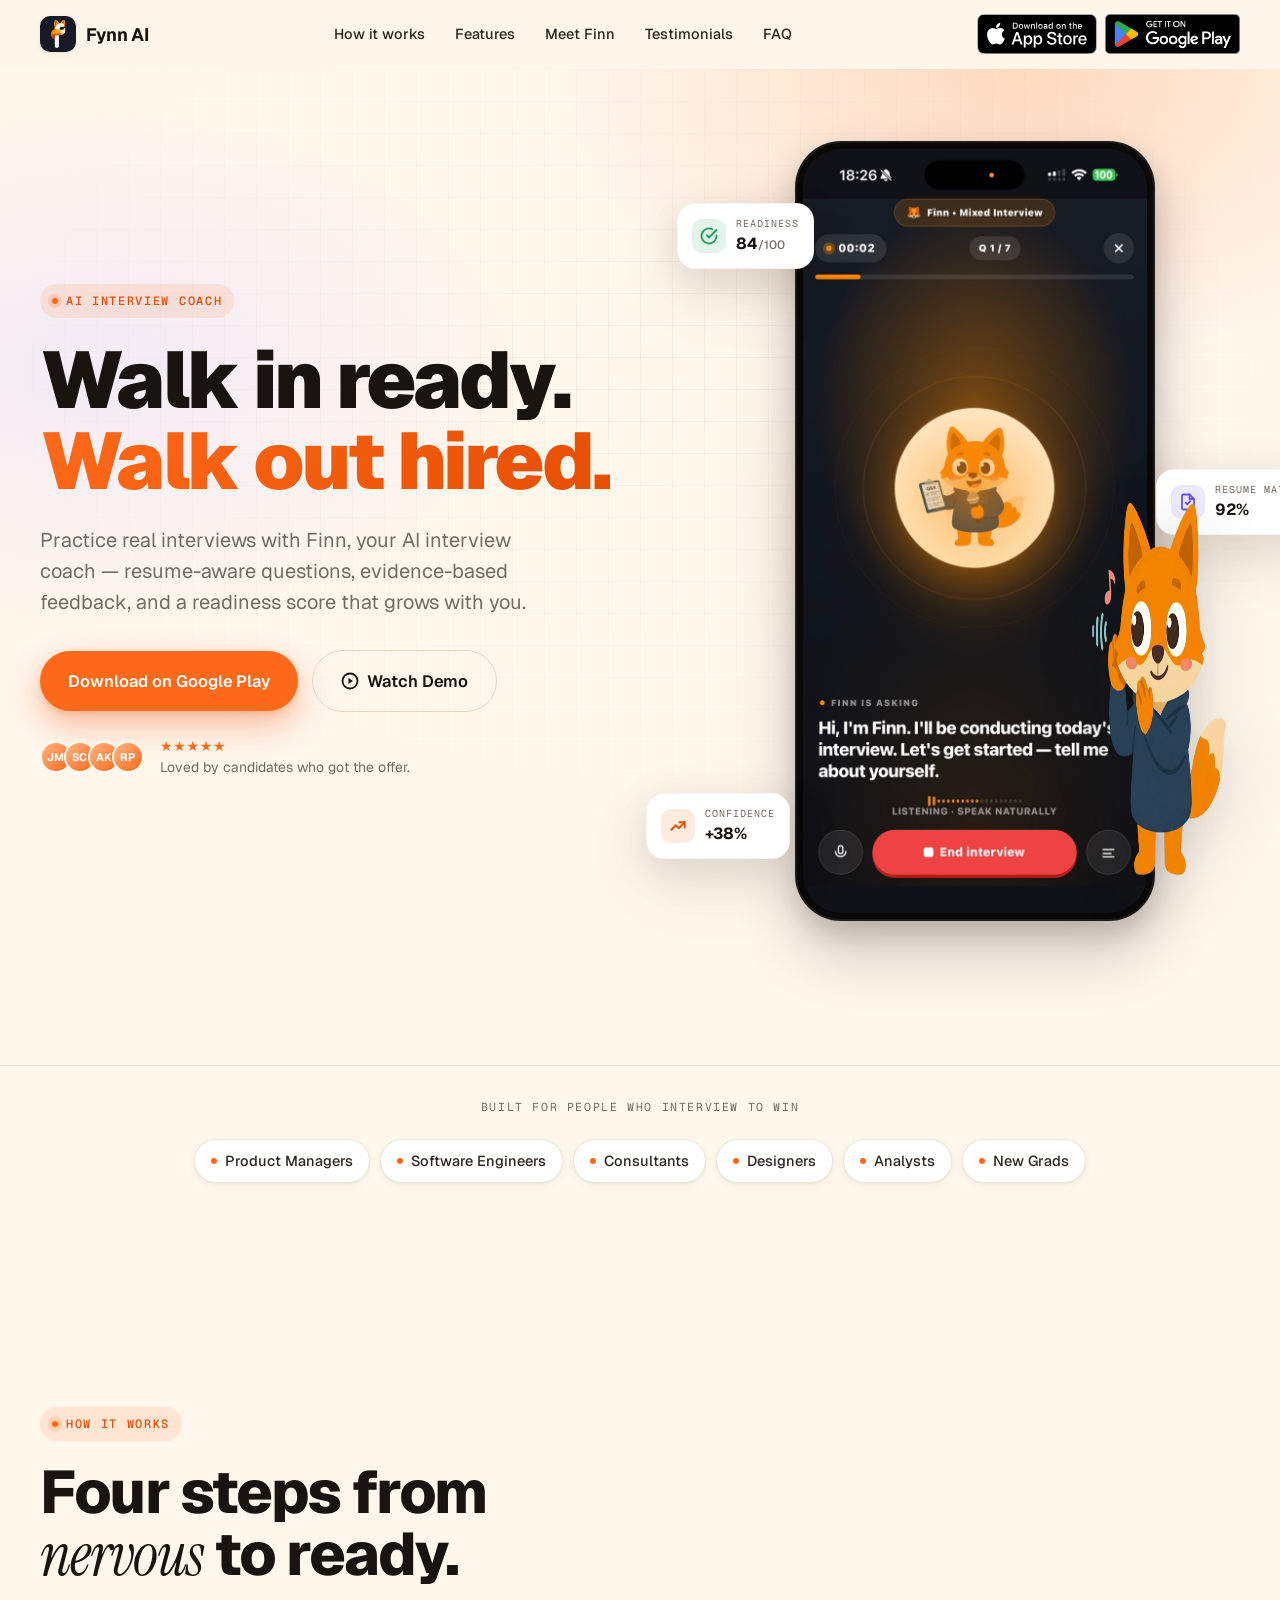
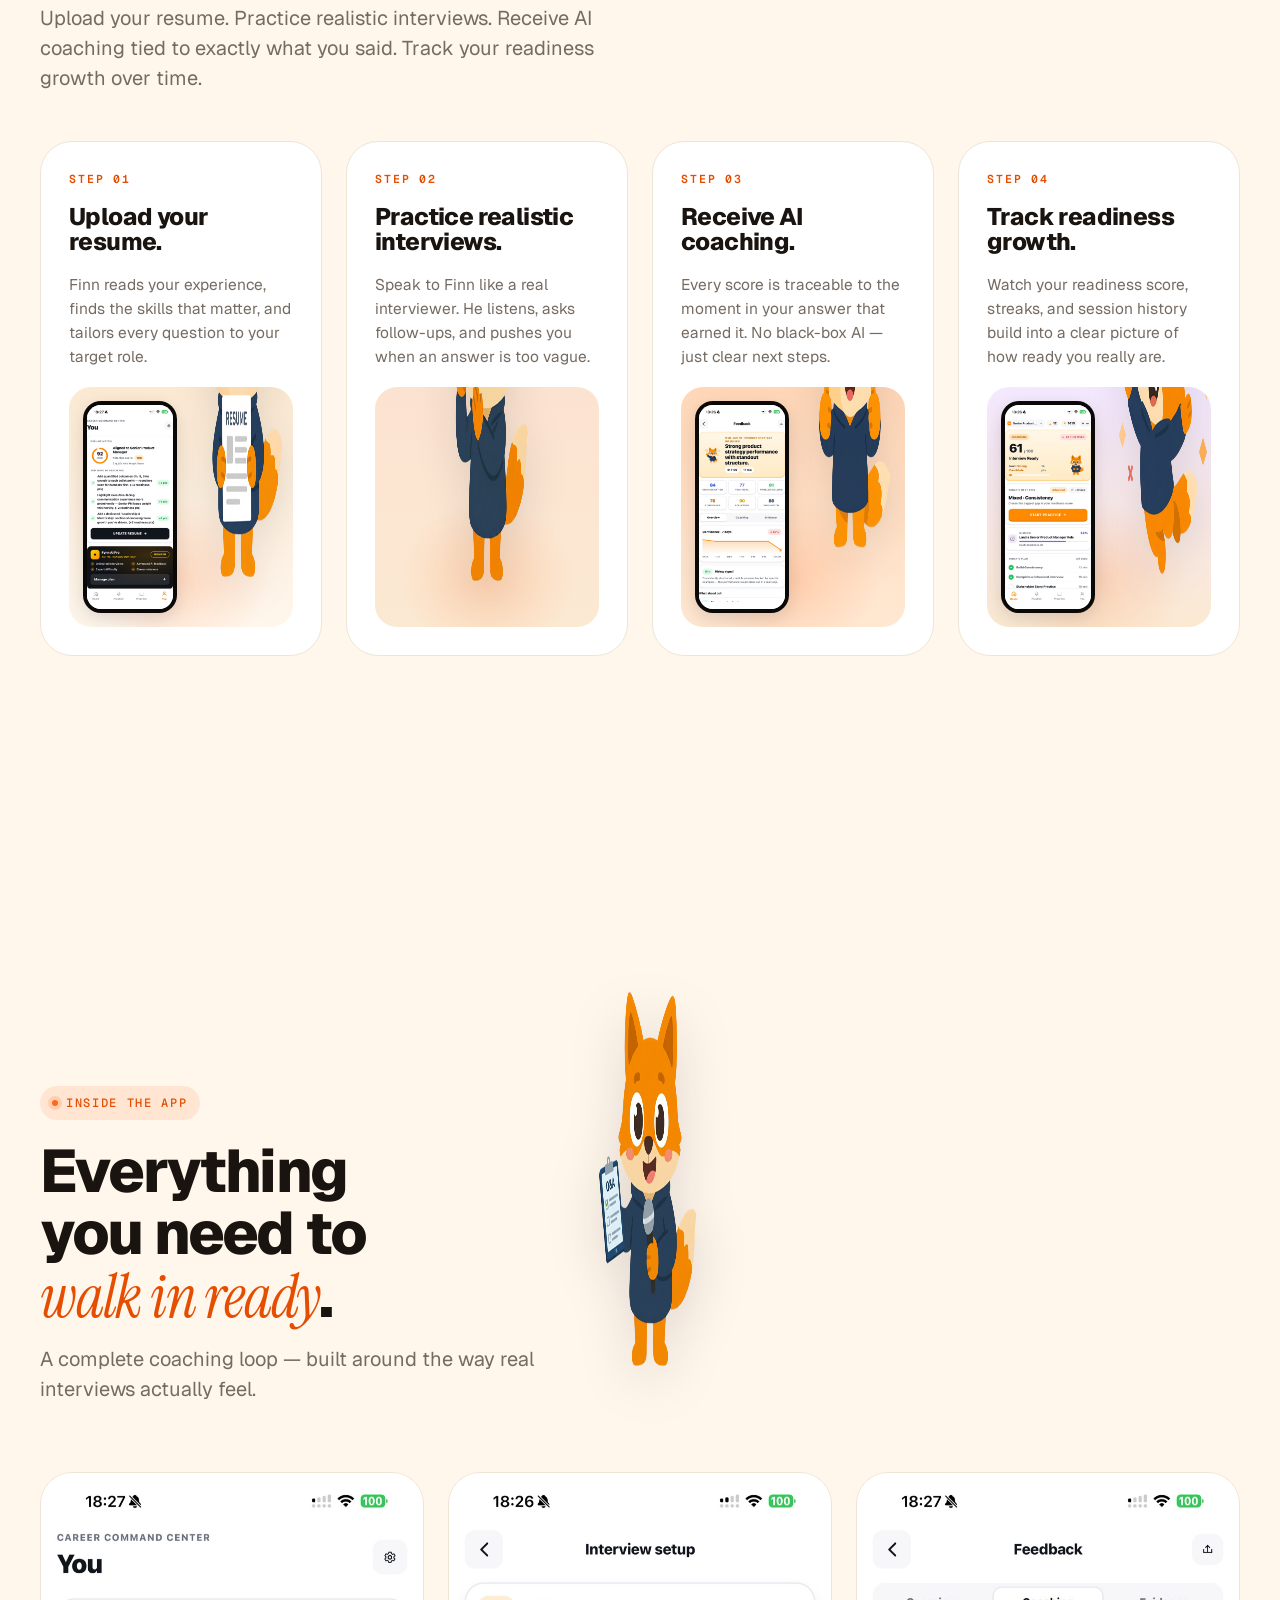
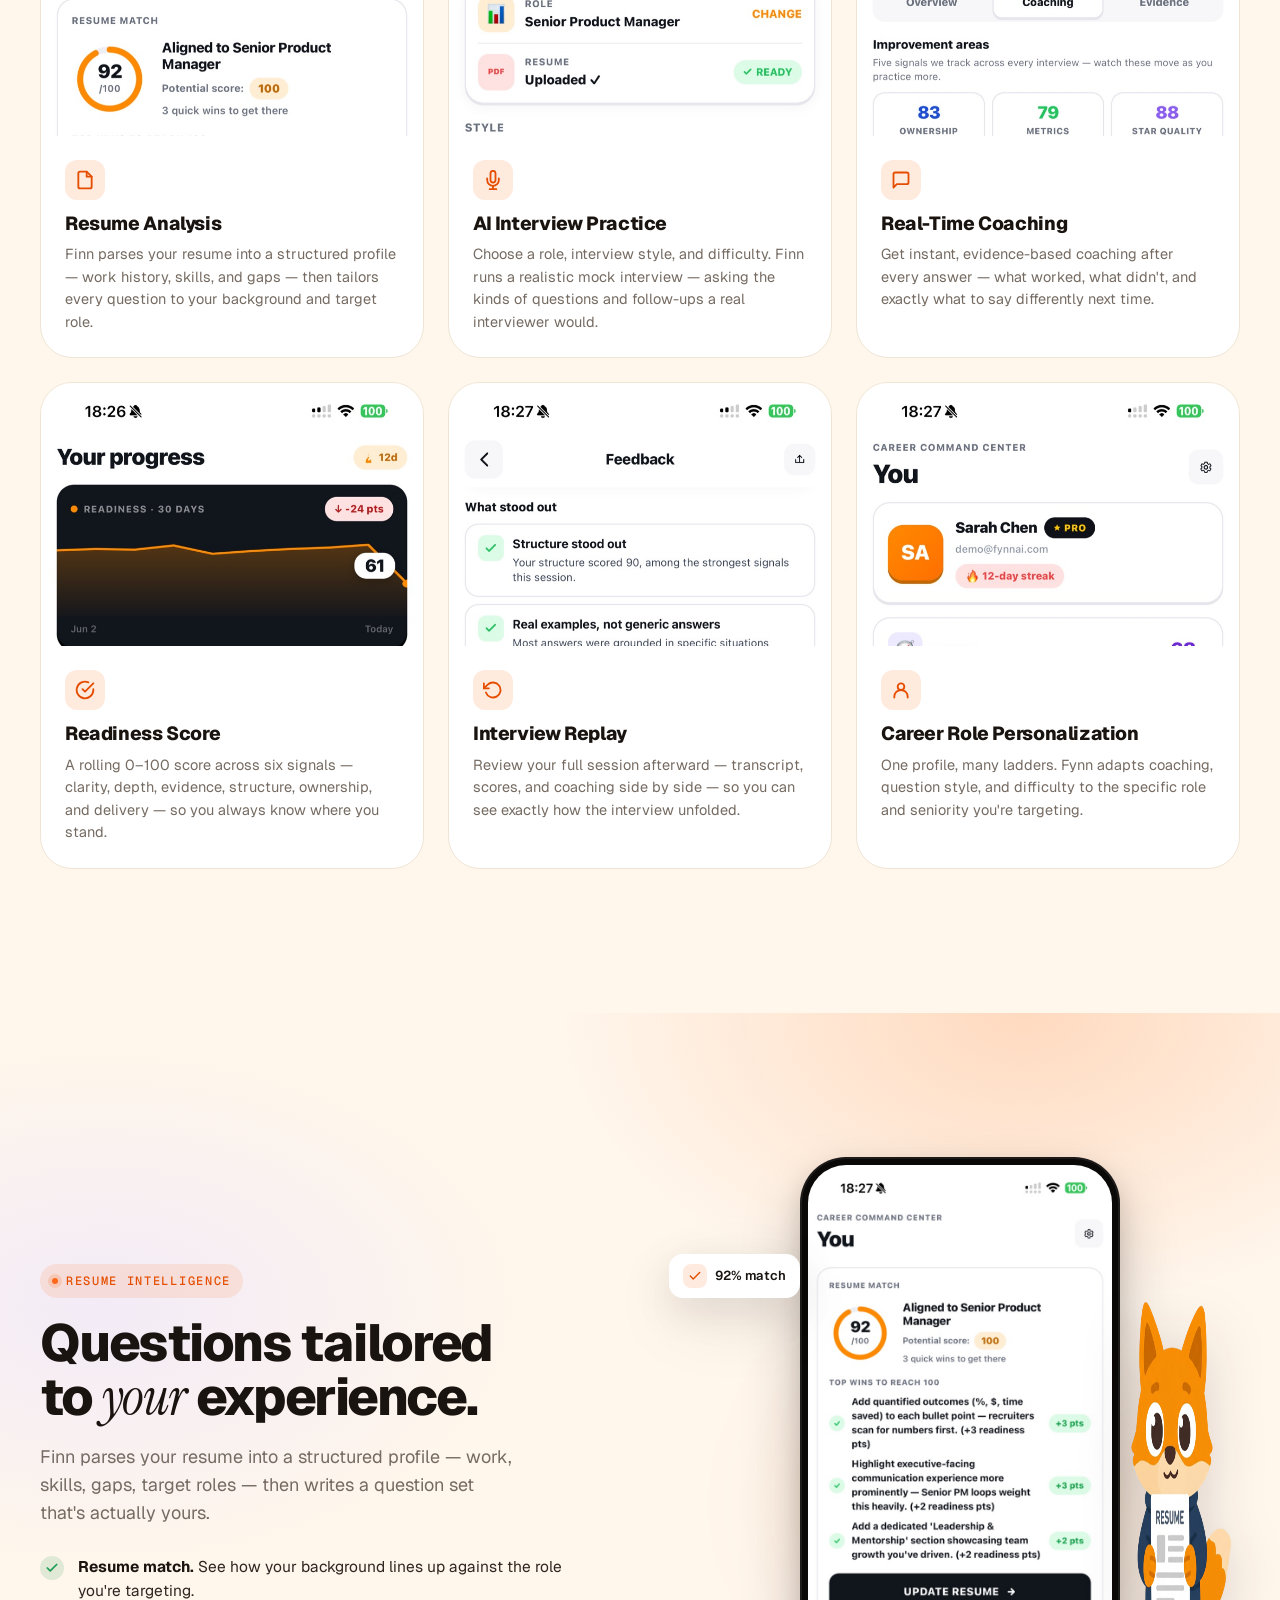
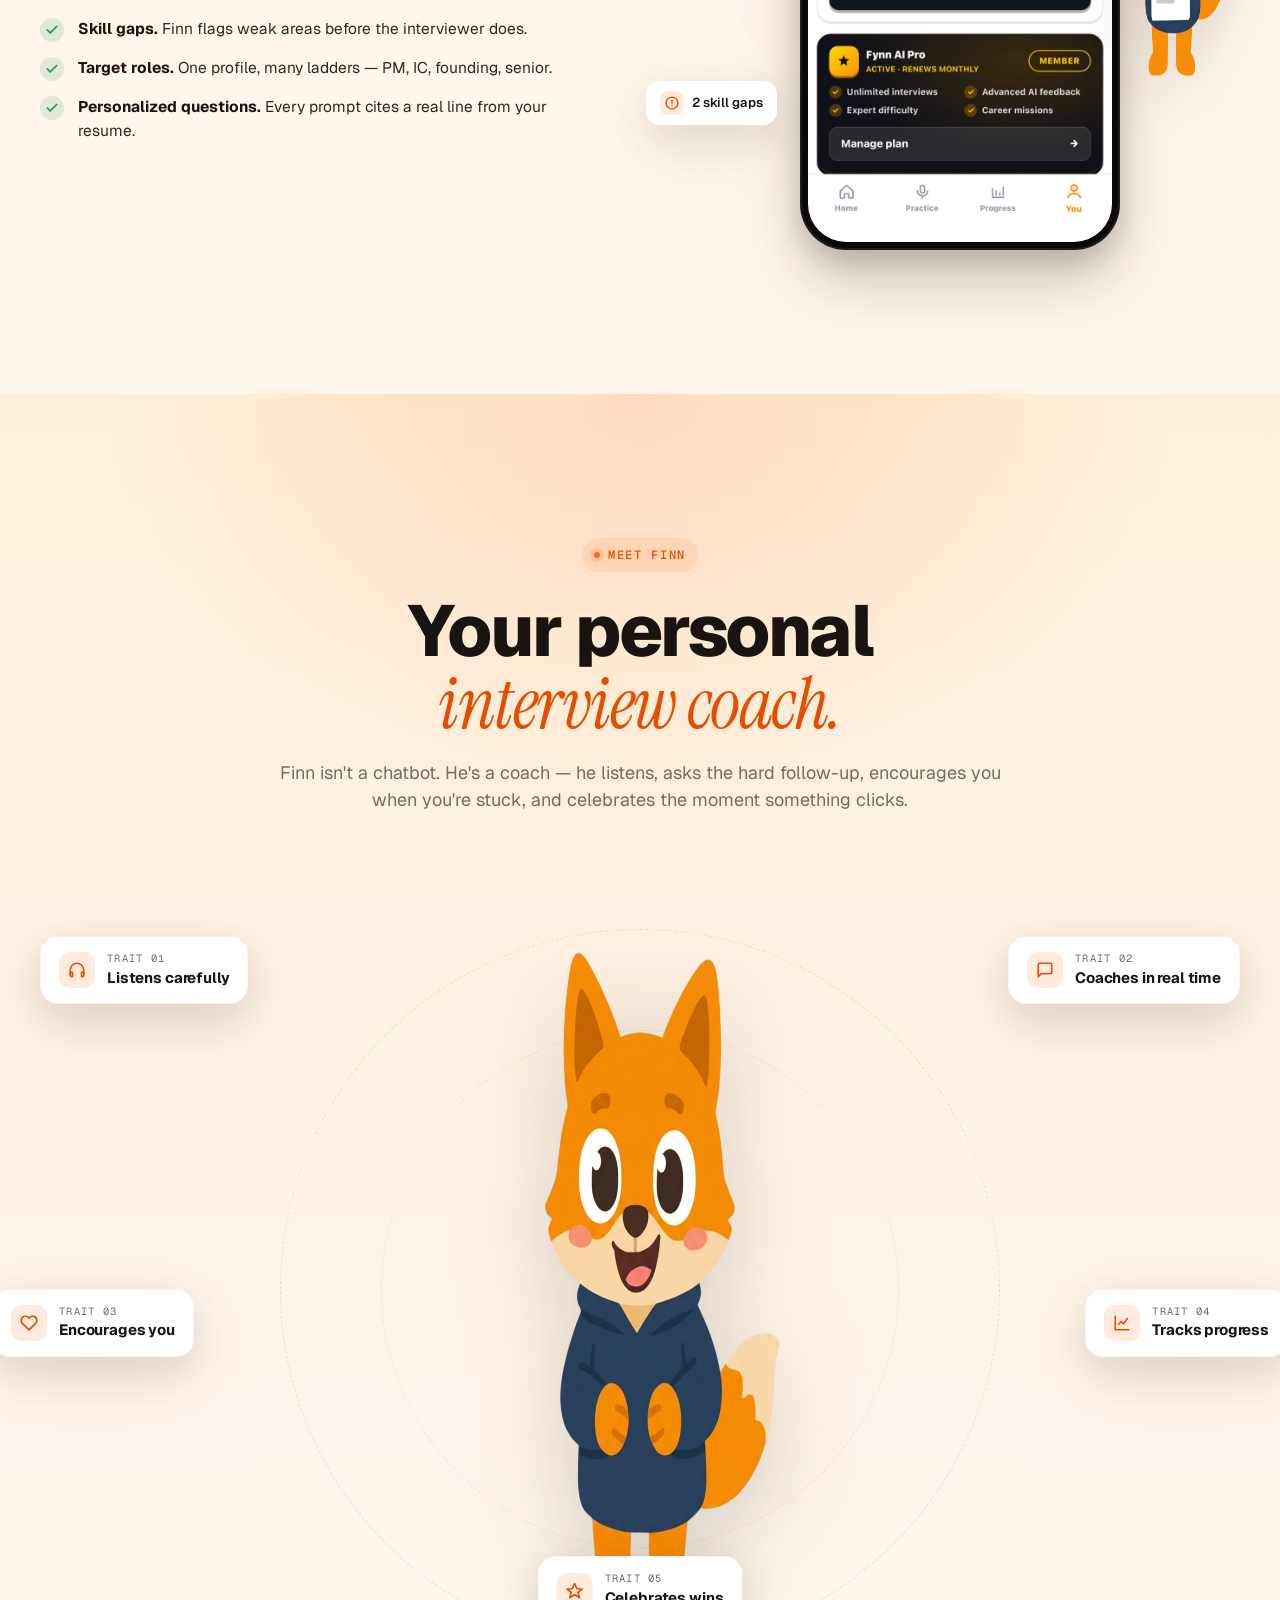
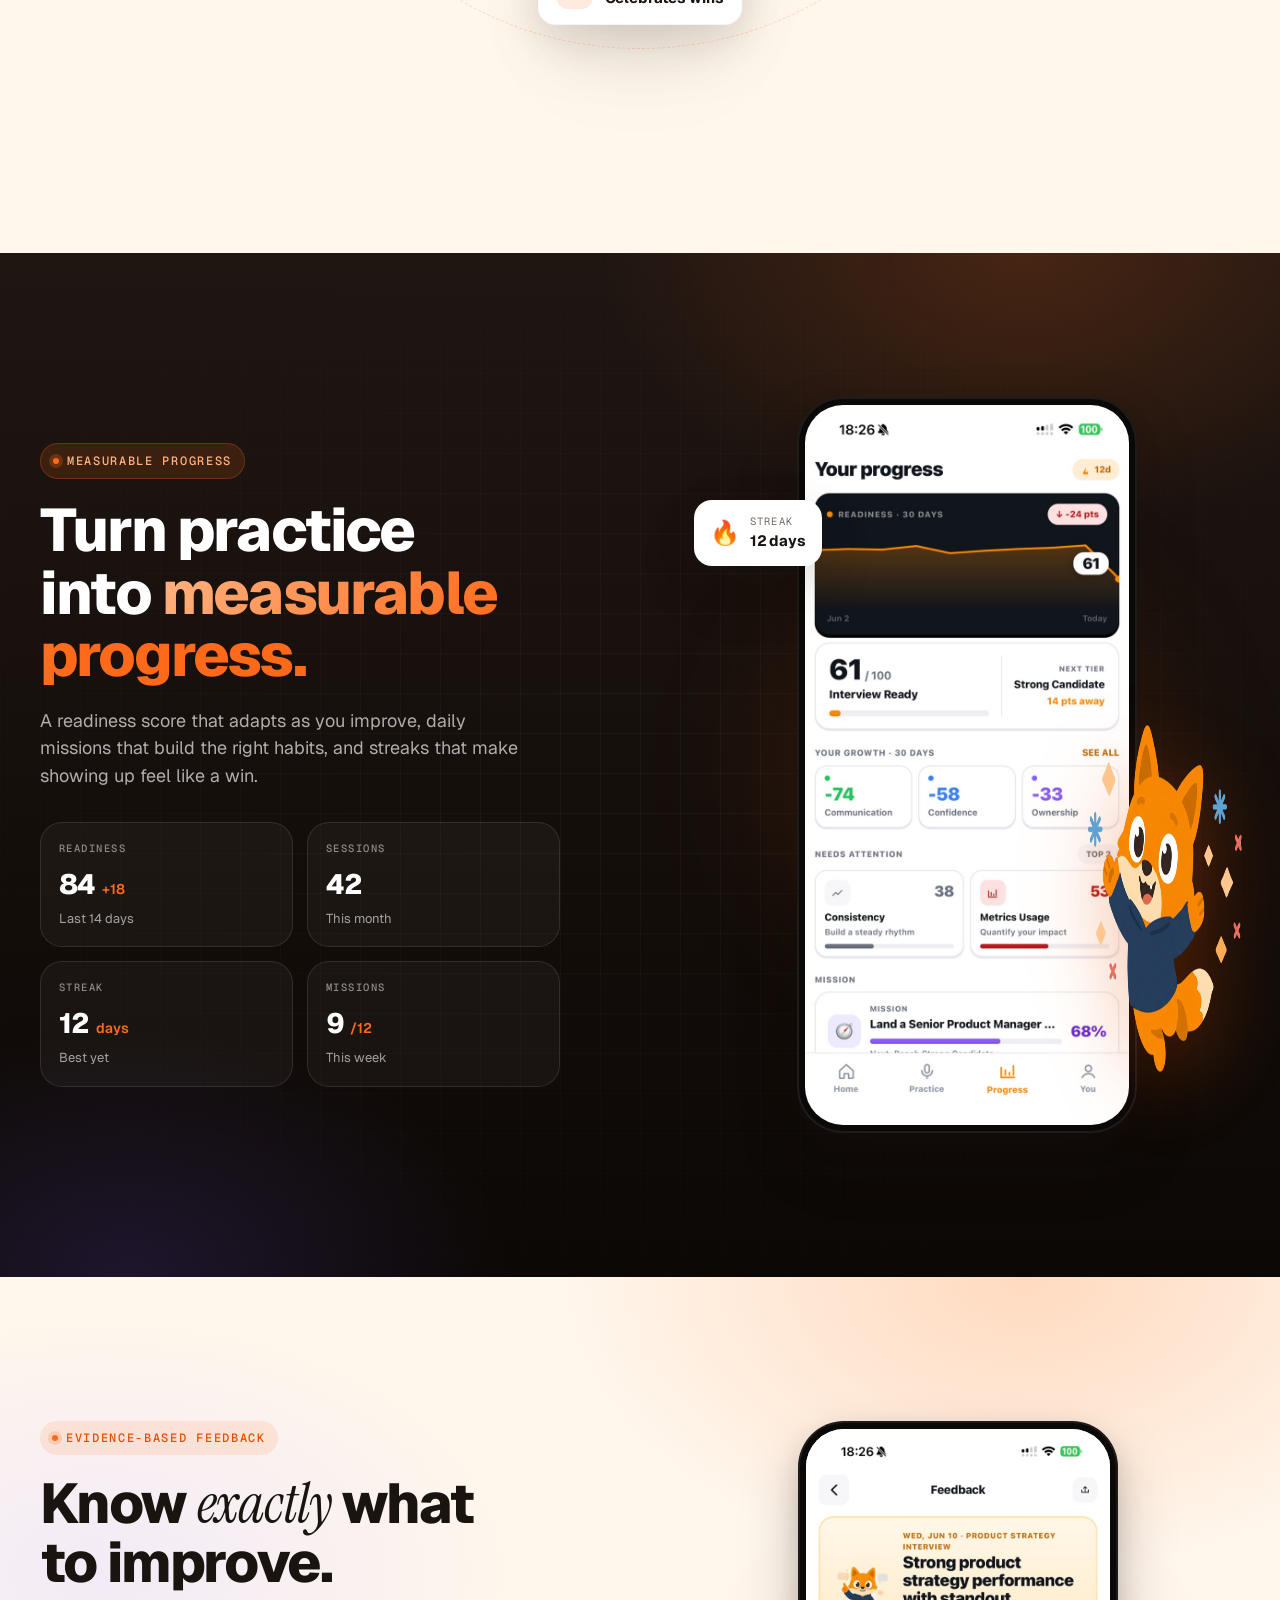
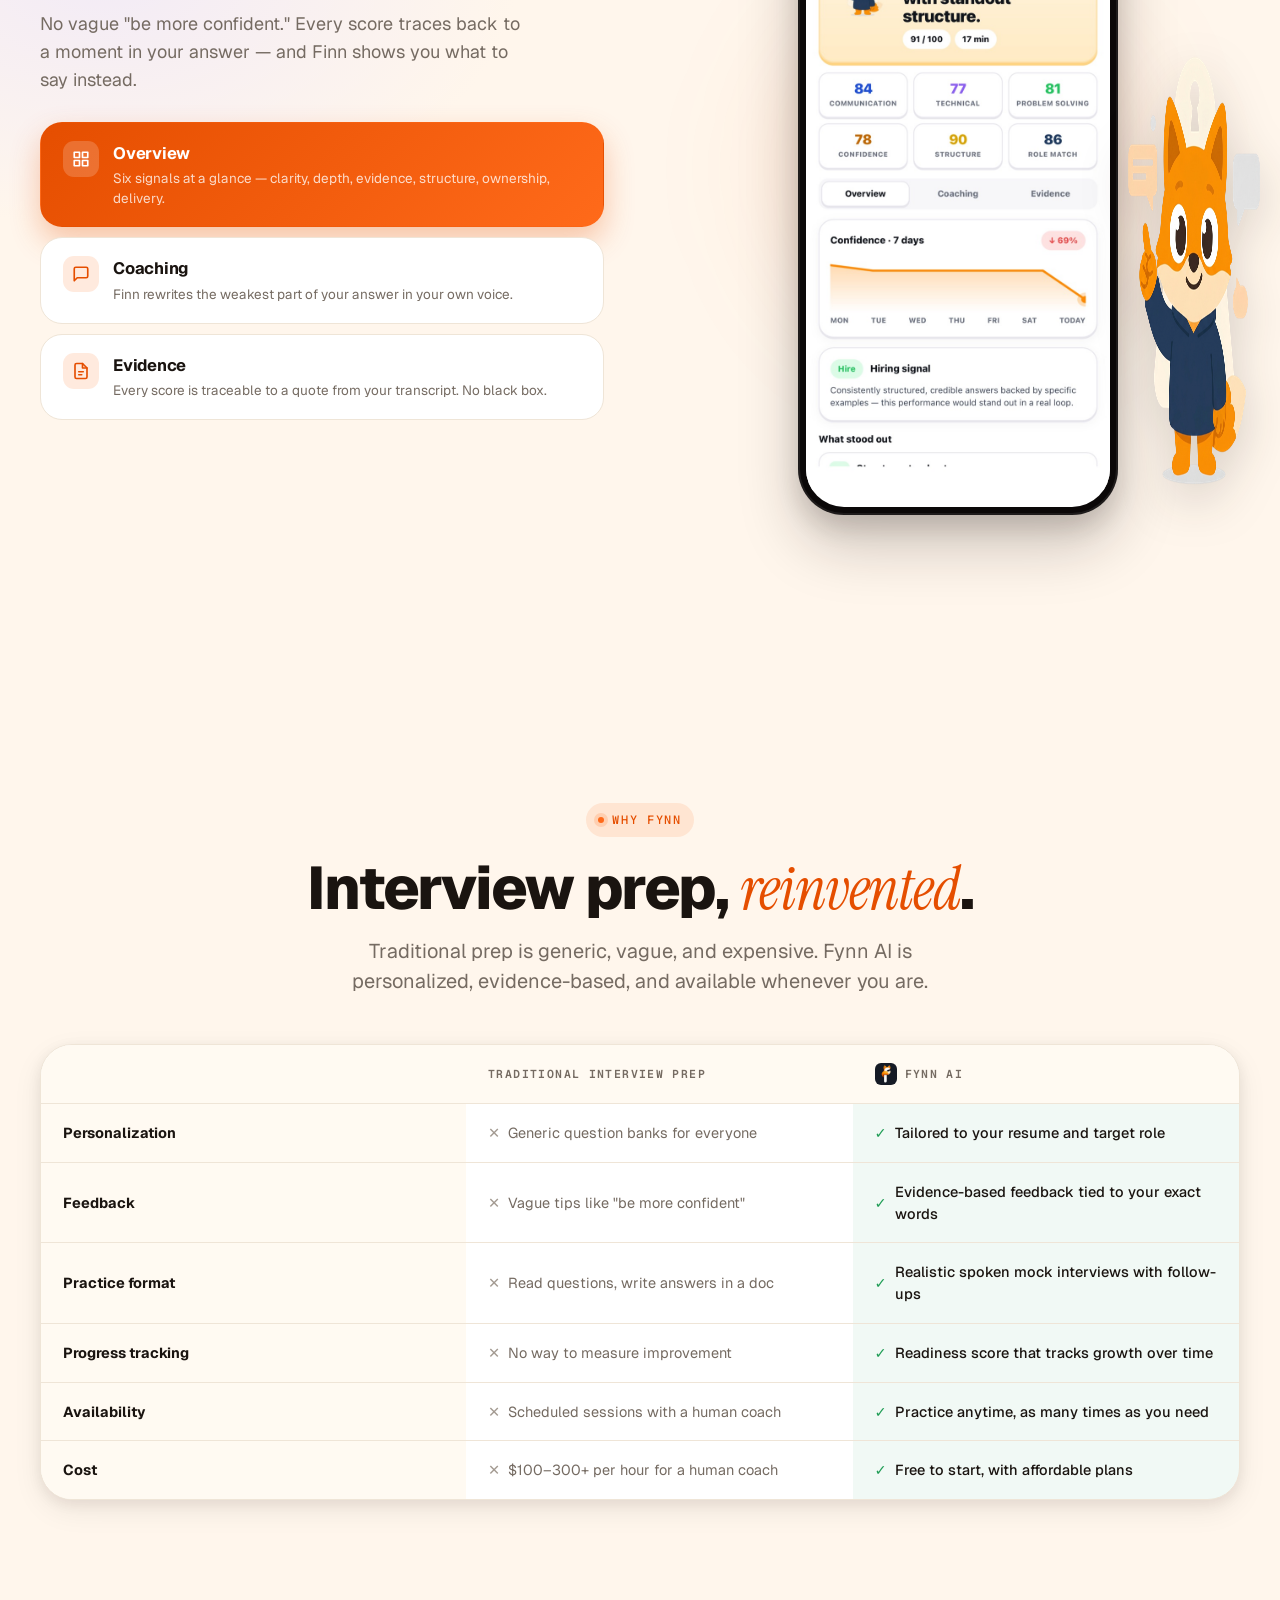
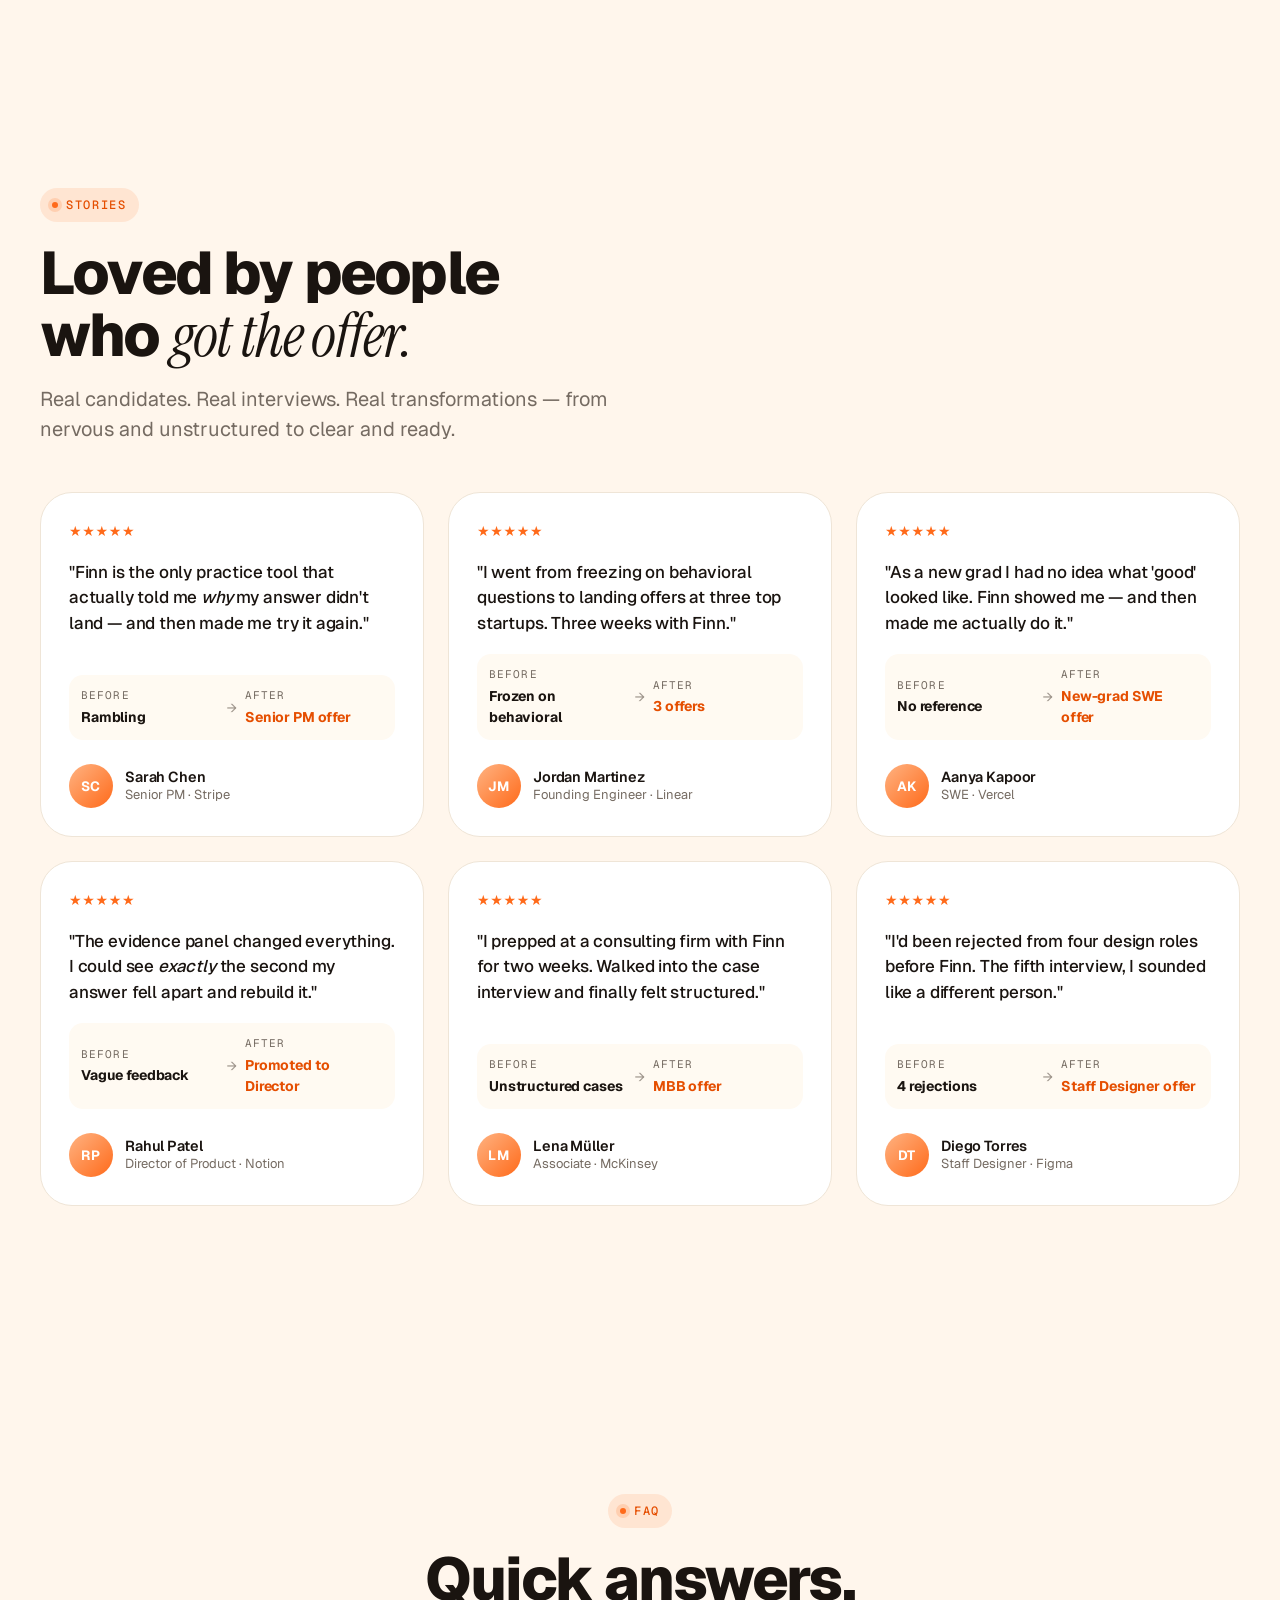
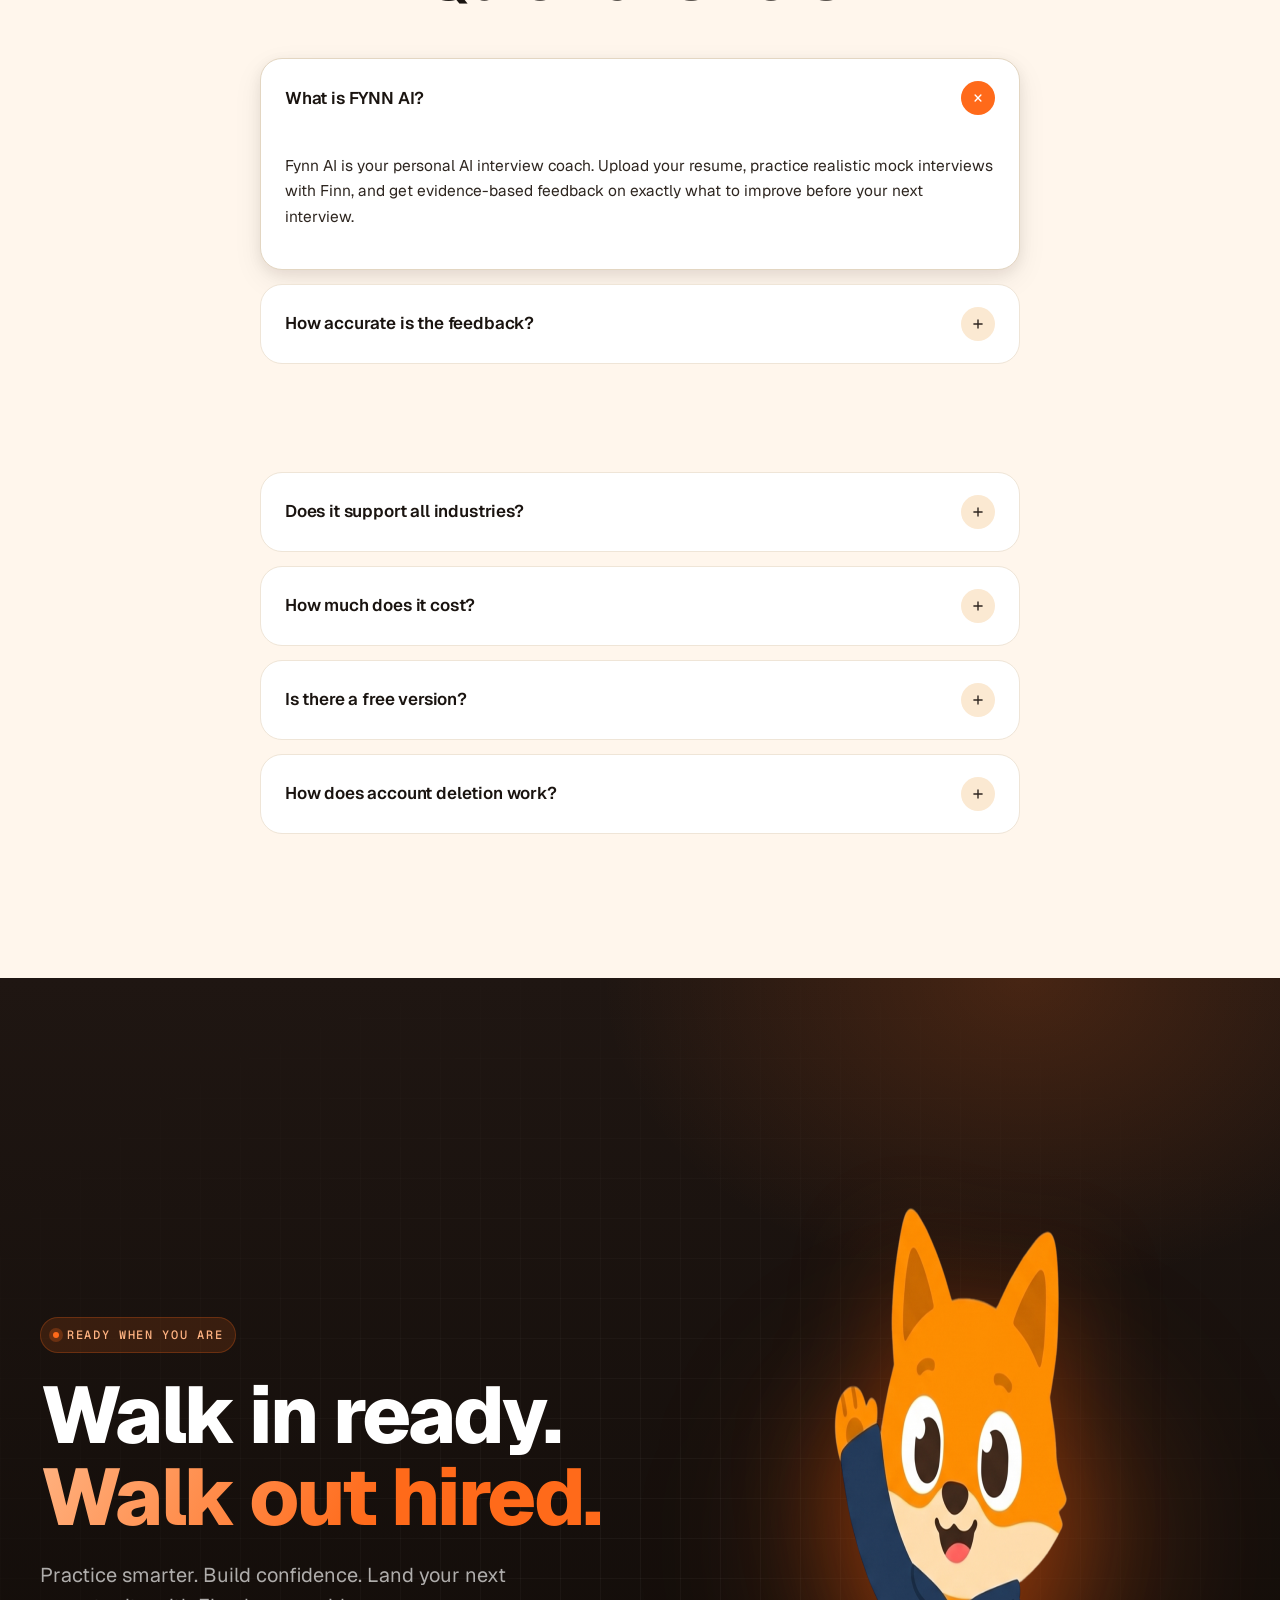
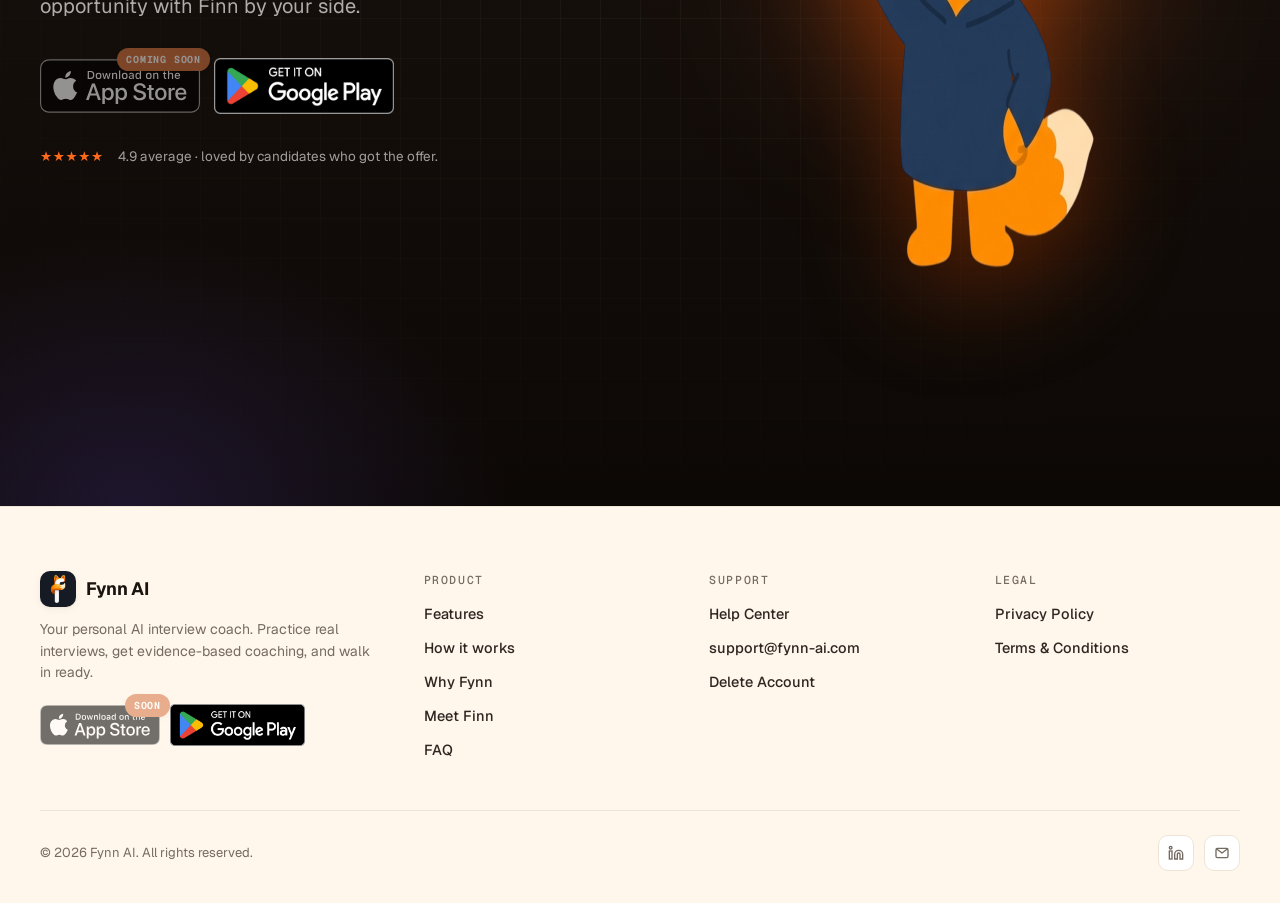
==== index.html @ c5a4e3c5 "Production-ready Fynn AI marketing site Static HTML/CSS/JS site with landing page, legal pages (priv" ====
<!doctype html>
<html lang="en">
<head>
<meta charset="utf-8" />
<meta name="viewport" content="width=device-width,initial-scale=1,viewport-fit=cover" />
<title>Fynn AI — Walk in ready. Walk out hired. | AI Interview Coach</title>
<meta name="description" content="Practice real interviews with Finn, your AI interview coach. Upload your resume, get evidence-based coaching, and track your readiness score with Fynn AI." />
<meta name="theme-color" content="#FFF6EC" />
<link rel="canonical" href="https://fynn-ai.com/" />

<link rel="icon" href="/assets/favicon-32x32.png" type="image/png" sizes="32x32" />
<link rel="icon" href="/assets/favicon-16x16.png" type="image/png" sizes="16x16" />
<link rel="apple-touch-icon" href="/assets/apple-touch-icon.png" />
<link rel="manifest" href="/manifest.json" />

<meta property="og:type" content="website" />
<meta property="og:title" content="Fynn AI — Walk in ready. Walk out hired." />
<meta property="og:description" content="Practice real interviews with Finn, your AI interview coach. Resume analysis, real-time coaching, and a readiness score that tracks your growth." />
<meta property="og:site_name" content="Fynn AI" />
<meta property="og:url" content="https://fynn-ai.com/" />
<meta property="og:image" content="https://fynn-ai.com/assets/og-image.jpg" />
<meta property="og:image:width" content="1200" />
<meta property="og:image:height" content="630" />
<meta property="og:image:alt" content="Finn — the Fynn AI mascot" />

<meta name="twitter:card" content="summary_large_image" />
<meta name="twitter:title" content="Fynn AI — Walk in ready. Walk out hired." />
<meta name="twitter:description" content="Practice real interviews with Finn, your AI interview coach." />
<meta name="twitter:image" content="https://fynn-ai.com/assets/og-image.jpg" />

<link rel="preconnect" href="https://fonts.googleapis.com" />
<link rel="preconnect" href="https://fonts.gstatic.com" crossorigin />
<link href="https://fonts.googleapis.com/css2?family=Geist:wght@400;500;600;700;800;900&family=Geist+Mono:wght@400;500&family=Instrument+Serif:ital@0;1&display=swap" rel="stylesheet" />
<link rel="stylesheet" href="/assets/fynn.css" />

<script type="application/ld+json">
{
  "@context": "https://schema.org",
  "@type": "Organization",
  "name": "Fynn AI",
  "url": "https://fynn-ai.com/",
  "logo": "https://fynn-ai.com/assets/app-icon.png",
  "email": "support@fynn-ai.com",
  "description": "Fynn AI is an AI-powered interview coaching app that helps job seekers practice realistic mock interviews and receive evidence-based coaching."
}
</script>
<script type="application/ld+json">
{
  "@context": "https://schema.org",
  "@type": "SoftwareApplication",
  "name": "Fynn AI",
  "applicationCategory": "BusinessApplication",
  "operatingSystem": "Android, iOS",
  "url": "https://fynn-ai.com/",
  "image": "https://fynn-ai.com/assets/og-image.jpg",
  "description": "Practice real interviews with Finn, your AI interview coach. Get resume analysis, realistic mock interviews, real-time coaching, and a readiness score.",
  "offers": {
    "@type": "Offer",
    "price": "0",
    "priceCurrency": "USD",
    "category": "Free with optional in-app purchases"
  }
}
</script>
<script type="application/ld+json">
{
  "@context": "https://schema.org",
  "@type": "FAQPage",
  "mainEntity": [
    {
      "@type": "Question",
      "name": "What is FYNN AI?",
      "acceptedAnswer": {
        "@type": "Answer",
        "text": "Fynn AI is your personal AI interview coach. Upload your resume, practice realistic mock interviews with Finn, and get evidence-based feedback on exactly what to improve before your next interview."
      }
    },
    {
      "@type": "Question",
      "name": "How accurate is the feedback?",
      "acceptedAnswer": {
        "@type": "Answer",
        "text": "Finn's feedback is grounded in your actual transcript — every score on clarity, depth, evidence, structure, ownership, and delivery links back to the specific moment in your answer that earned it. It's a directional coaching signal designed to help you improve, not a guarantee of interview outcomes."
      }
    },
    {
      "@type": "Question",
      "name": "Can I upload my resume?",
      "acceptedAnswer": {
        "@type": "Answer",
        "text": "Yes. Upload a PDF or DOCX, paste your LinkedIn URL, or paste plain text. Finn parses your experience in seconds and tailors every practice question and coaching note to your background and target role."
      }
    },
    {
      "@type": "Question",
      "name": "Does it support all industries?",
      "acceptedAnswer": {
        "@type": "Answer",
        "text": "Fynn AI works for behavioral, technical, product, consulting, and case-style interviews across most industries and roles — from new-grad software engineering to senior product, design, and consulting positions. Coaching currently supports English, with more languages on the way."
      }
    },
    {
      "@type": "Question",
      "name": "How much does it cost?",
      "acceptedAnswer": {
        "@type": "Answer",
        "text": "Fynn AI offers a free plan to get started, plus optional paid plans with expanded practice sessions and coaching features. Pricing is shown in the app at checkout and is billed through the App Store or Google Play."
      }
    },
    {
      "@type": "Question",
      "name": "Is there a free version?",
      "acceptedAnswer": {
        "@type": "Answer",
        "text": "Yes — you can create an account, upload your resume, and practice interviews with Finn on the free plan. Paid plans unlock additional sessions and advanced coaching features."
      }
    },
    {
      "@type": "Question",
      "name": "How does account deletion work?",
      "acceptedAnswer": {
        "@type": "Answer",
        "text": "You can permanently delete your account and all associated data at any time from the Delete Account page, or by emailing support@fynn-ai.com with the subject \"Account Deletion Request\". Deletion is permanent — your profile, resume, history, recordings, and progress are removed within 30 days."
      }
    }
  ]
}
</script>
</head>
<body>

<!-- ═══════════════════════════════ NAV ═══════════════════════════════ -->
<header class="nav" id="nav">
  <div class="wrap nav-inner">
    <a class="brand" href="/#top">
      <div class="brand-mark" aria-hidden="true"></div>
      <div class="brand-name">Fynn AI</div>
    </a>

    <nav class="nav-links" aria-label="Primary">
      <a href="#how">How it works</a>
      <a href="#features">Features</a>
      <a href="#meet">Meet Finn</a>
      <a href="#testimonials">Testimonials</a>
      <a href="#faq">FAQ</a>
    </nav>

    <div class="nav-cta">
      <a class="nav-badge" href="#download" aria-label="Download on the App Store">
        <img src="/assets/appstore-badge.svg" alt="Download on the App Store" width="120" height="40" />
      </a>
      <a class="nav-badge gp" href="#download" aria-label="Get it on Google Play">
        <img src="/assets/googleplay-badge.png" alt="Get it on Google Play" width="135" height="40" />
      </a>
      <button class="menu-btn" id="menuBtn" aria-label="Open menu" aria-expanded="false">
        <svg viewBox="0 0 24 24" width="20" height="20" fill="none" stroke="currentColor" stroke-width="2" stroke-linecap="round"><path d="M3 6h18"/><path d="M3 12h18"/><path d="M3 18h18"/></svg>
      </button>
    </div>
  </div>
  <div class="mobile-menu" id="mobileMenu">
    <a href="#how">How it works</a>
    <a href="#features">Features</a>
    <a href="#meet">Meet Finn</a>
    <a href="#testimonials">Testimonials</a>
    <a href="#faq">FAQ</a>
    <div class="mob-cta">
      <a href="#download"><img src="/assets/appstore-badge.svg" alt="Download on the App Store" width="120" height="40" /></a>
      <a href="#download"><img src="/assets/googleplay-badge.png" alt="Get it on Google Play" width="135" height="40" /></a>
    </div>
  </div>
</header>

<!-- ═══════════════════════════════ HERO ═══════════════════════════════ -->
<section class="hero" id="top">
  <div class="bg-paint" aria-hidden="true"></div>
  <div class="bg-grid" aria-hidden="true"></div>

  <div class="wrap hero-inner">
    <div class="hero-copy">
      <span class="eyebrow reveal"><span class="dot"></span> AI interview coach</span>
      <h1 class="hero-h1 reveal delay-1">
        Walk in ready. <span class="accent">Walk out hired.</span>
      </h1>
      <p class="hero-sub reveal delay-2">
        Practice real interviews with Finn, your AI interview coach — resume-aware questions, evidence-based feedback, and a readiness score that grows with you.
      </p>

      <div class="hero-ctas reveal delay-3">
        <div class="store-row">
          <a class="btn btn-primary btn-lg" href="#download">Download on Google Play</a>
          <a class="btn btn-ghost btn-lg" href="#features">
            <svg viewBox="0 0 24 24" width="18" height="18" fill="none" stroke="currentColor" stroke-width="2.4" stroke-linecap="round" stroke-linejoin="round"><circle cx="12" cy="12" r="10"/><polygon points="10 8 16 12 10 16" fill="currentColor" stroke="none"/></svg>
            Watch Demo
          </a>
        </div>
      </div>

      <div class="hero-trust reveal delay-4">
        <div class="hero-avatars" aria-hidden="true">
          <span>JM</span><span>SC</span><span>AK</span><span>RP</span>
        </div>
        <div>
          <div class="stars">★★★★★</div>
          <div>Loved by candidates who got the offer.</div>
        </div>
      </div>
    </div>

    <div class="hero-stage reveal delay-2">
      <div class="hero-halo" aria-hidden="true"></div>

      <div class="phone-shell">
        <div class="phone-screen">
          <img src="/assets/interview-screen.jpg" alt="Fynn AI interview screen — practice in progress with Finn" width="720" height="1564" fetchpriority="high" />
        </div>
      </div>

      <!-- Floating cards -->
      <div class="float-card fc-readiness" aria-hidden="true">
        <div class="ic">
          <svg viewBox="0 0 24 24" fill="none" stroke="currentColor" stroke-width="2.4" stroke-linecap="round" stroke-linejoin="round"><path d="M22 11.08V12a10 10 0 1 1-5.93-9.14"/><polyline points="22 4 12 14.01 9 11.01"/></svg>
        </div>
        <div>
          <div class="k">Readiness</div>
          <div class="v"><span class="counter" data-to="84">0</span><span style="font-size:12px; color:var(--mute); font-weight:500;">/100</span></div>
        </div>
      </div>

      <div class="float-card fc-resume" aria-hidden="true">
        <div class="ic">
          <svg viewBox="0 0 24 24" fill="none" stroke="currentColor" stroke-width="2.4" stroke-linecap="round" stroke-linejoin="round"><path d="M14 2H6a2 2 0 0 0-2 2v16a2 2 0 0 0 2 2h12a2 2 0 0 0 2-2V8z"/><polyline points="14 2 14 8 20 8"/><path d="M9 13l2 2 4-4"/></svg>
        </div>
        <div>
          <div class="k">Resume Match</div>
          <div class="v"><span class="counter" data-to="92">0</span>%</div>
        </div>
      </div>

      <div class="float-card fc-confidence" aria-hidden="true">
        <div class="ic">
          <svg viewBox="0 0 24 24" fill="none" stroke="currentColor" stroke-width="2.4" stroke-linecap="round" stroke-linejoin="round"><polyline points="3 17 9 11 13 15 21 7"/><polyline points="14 7 21 7 21 14"/></svg>
        </div>
        <div>
          <div class="k">Confidence</div>
          <div class="v">+<span class="counter" data-to="38">0</span>%</div>
        </div>
      </div>

      <!-- Finn peek -->
      <div class="hero-finn" aria-hidden="true">
        <img src="/assets/fynn-listening.png" alt="" width="480" height="480" />
      </div>
    </div>
  </div>
</section>

<!-- ═══════════════════════════════ TRUST BAR ═══════════════════════════════ -->
<section class="trust-bar">
  <div class="wrap trust-bar-inner">
    <div class="trust-tag reveal">Built for people who interview to win</div>
    <div class="role-chips reveal delay-1">
      <span class="role-chip"><span class="dot"></span> Product Managers</span>
      <span class="role-chip"><span class="dot"></span> Software Engineers</span>
      <span class="role-chip"><span class="dot"></span> Consultants</span>
      <span class="role-chip"><span class="dot"></span> Designers</span>
      <span class="role-chip"><span class="dot"></span> Analysts</span>
      <span class="role-chip"><span class="dot"></span> New Grads</span>
    </div>
  </div>
</section>

<!-- ═══════════════════════════════ HOW IT WORKS ═══════════════════════════════ -->
<section id="how">
  <div class="wrap">
    <div class="sec-head reveal">
      <span class="eyebrow"><span class="dot"></span> How it works</span>
      <h2>Four steps from <span class="serif">nervous</span> to ready.</h2>
      <p>Upload your resume. Practice realistic interviews. Receive AI coaching tied to exactly what you said. Track your readiness growth over time.</p>
    </div>

    <div class="steps-grid">

      <div class="step-card step-1 reveal">
        <div class="step-num">Step 01</div>
        <h3>Upload your resume.</h3>
        <p>Finn reads your experience, finds the skills that matter, and tailors every question to your target role.</p>
        <div class="step-visual">
          <div class="mini-phone">
            <div class="mini-phone-screen">
              <img src="/assets/resume-analysis-screen.jpg" alt="Resume analysis screen" width="720" height="1564" loading="lazy" decoding="async" />
            </div>
          </div>
          <img class="finn-pose" src="/assets/fynn-resume.png" alt="Finn studying a resume" width="480" height="480" loading="lazy" decoding="async" />
        </div>
      </div>

      <div class="step-card step-2 reveal delay-1">
        <div class="step-num">Step 02</div>
        <h3>Practice realistic interviews.</h3>
        <p>Speak to Finn like a real interviewer. He listens, asks follow-ups, and pushes you when an answer is too vague.</p>
        <div class="step-visual">
          <img class="finn-pose" src="/assets/fynn-listening.png" alt="Finn listening" width="480" height="480" loading="lazy" decoding="async" />
        </div>
      </div>

      <div class="step-card step-3 reveal delay-2">
        <div class="step-num">Step 03</div>
        <h3>Receive AI coaching.</h3>
        <p>Every score is traceable to the moment in your answer that earned it. No black-box AI — just clear next steps.</p>
        <div class="step-visual">
          <div class="mini-phone">
            <div class="mini-phone-screen">
              <img src="/assets/feedback-overview-screen.jpg" alt="Feedback overview" width="720" height="1564" loading="lazy" decoding="async" />
            </div>
          </div>
          <img class="finn-pose" src="/assets/fynn-encouraging.png" alt="Finn encouraging" width="480" height="480" loading="lazy" decoding="async" />
        </div>
      </div>

      <div class="step-card step-4 reveal delay-3">
        <div class="step-num">Step 04</div>
        <h3>Track readiness growth.</h3>
        <p>Watch your readiness score, streaks, and session history build into a clear picture of how ready you really are.</p>
        <div class="step-visual">
          <div class="mini-phone">
            <div class="mini-phone-screen">
              <img src="/assets/home-screen.jpg" alt="Home screen with daily plan and readiness score" width="720" height="1564" loading="lazy" decoding="async" />
            </div>
          </div>
          <img class="finn-pose" src="/assets/fynn-celebrating.png" alt="Finn celebrating" width="480" height="480" loading="lazy" decoding="async" />
        </div>
      </div>

    </div>
  </div>
</section>

<!-- ═══════════════════════════════ FEATURE SHOWCASE ═══════════════════════════════ -->
<section id="features">
  <div class="wrap">
    <div class="sec-head reveal sec-head-finn">
      <div>
        <span class="eyebrow"><span class="dot"></span> Inside the app</span>
        <h2>Everything you need to <span class="serif accent">walk in ready</span>.</h2>
        <p>A complete coaching loop — built around the way real interviews actually feel.</p>
      </div>
      <img class="sec-finn" src="/assets/fynn-interviewing.png" alt="" aria-hidden="true" width="480" height="480" loading="lazy" decoding="async" />
    </div>

    <div class="feature-grid">

      <div class="feature-card reveal">
        <div class="feature-shot">
          <img src="/assets/resume-analysis-screen.jpg" alt="Resume analysis screen showing skill match and gaps" width="720" height="1564" loading="lazy" decoding="async" />
        </div>
        <div class="feature-body">
          <div class="feature-ic"><svg viewBox="0 0 24 24" fill="none" stroke="currentColor" stroke-width="2.2" stroke-linecap="round" stroke-linejoin="round"><path d="M14 2H6a2 2 0 0 0-2 2v16a2 2 0 0 0 2 2h12a2 2 0 0 0 2-2V8z"/><polyline points="14 2 14 8 20 8"/></svg></div>
          <h3>Resume Analysis</h3>
          <p>Finn parses your resume into a structured profile — work history, skills, and gaps — then tailors every question to your background and target role.</p>
        </div>
      </div>

      <div class="feature-card reveal delay-1">
        <div class="feature-shot">
          <img src="/assets/interview-setup-screen.jpg" alt="Interview setup screen — choose role, style, and difficulty" width="720" height="1564" loading="lazy" decoding="async" />
        </div>
        <div class="feature-body">
          <div class="feature-ic"><svg viewBox="0 0 24 24" fill="none" stroke="currentColor" stroke-width="2.2" stroke-linecap="round" stroke-linejoin="round"><path d="M12 1a3 3 0 0 0-3 3v8a3 3 0 0 0 6 0V4a3 3 0 0 0-3-3z"/><path d="M19 10v2a7 7 0 0 1-14 0v-2"/><line x1="12" y1="19" x2="12" y2="23"/><line x1="8" y1="23" x2="16" y2="23"/></svg></div>
          <h3>AI Interview Practice</h3>
          <p>Choose a role, interview style, and difficulty. Finn runs a realistic mock interview — asking the kinds of questions and follow-ups a real interviewer would.</p>
        </div>
      </div>

      <div class="feature-card reveal delay-2">
        <div class="feature-shot">
          <img src="/assets/feedback-coaching-screen.jpg" alt="Real-time coaching screen with rewritten answer" width="720" height="1564" loading="lazy" decoding="async" />
        </div>
        <div class="feature-body">
          <div class="feature-ic"><svg viewBox="0 0 24 24" fill="none" stroke="currentColor" stroke-width="2.2" stroke-linecap="round" stroke-linejoin="round"><path d="M21 15a2 2 0 0 1-2 2H7l-4 4V5a2 2 0 0 1 2-2h14a2 2 0 0 1 2 2z"/></svg></div>
          <h3>Real-Time Coaching</h3>
          <p>Get instant, evidence-based coaching after every answer — what worked, what didn't, and exactly what to say differently next time.</p>
        </div>
      </div>

      <div class="feature-card reveal">
        <div class="feature-shot">
          <img src="/assets/progress-screen.jpg" alt="Progress screen showing readiness score and streaks" width="720" height="1564" loading="lazy" decoding="async" />
        </div>
        <div class="feature-body">
          <div class="feature-ic"><svg viewBox="0 0 24 24" fill="none" stroke="currentColor" stroke-width="2.2" stroke-linecap="round" stroke-linejoin="round"><path d="M22 11.08V12a10 10 0 1 1-5.93-9.14"/><polyline points="22 4 12 14.01 9 11.01"/></svg></div>
          <h3>Readiness Score</h3>
          <p>A rolling 0–100 score across six signals — clarity, depth, evidence, structure, ownership, and delivery — so you always know where you stand.</p>
        </div>
      </div>

      <div class="feature-card reveal delay-1">
        <div class="feature-shot">
          <img src="/assets/feedback-overview-screen2.jpg" alt="Interview replay screen with transcript and scores" width="720" height="1564" loading="lazy" decoding="async" />
        </div>
        <div class="feature-body">
          <div class="feature-ic"><svg viewBox="0 0 24 24" fill="none" stroke="currentColor" stroke-width="2.2" stroke-linecap="round" stroke-linejoin="round"><polyline points="1 4 1 10 7 10"/><path d="M3.51 15a9 9 0 1 0 2.13-9.36L1 10"/></svg></div>
          <h3>Interview Replay</h3>
          <p>Review your full session afterward — transcript, scores, and coaching side by side — so you can see exactly how the interview unfolded.</p>
        </div>
      </div>

      <div class="feature-card reveal delay-2">
        <div class="feature-shot">
          <img src="/assets/yourself-screen.jpg" alt="Profile screen with target role and career preferences" width="720" height="1564" loading="lazy" decoding="async" />
        </div>
        <div class="feature-body">
          <div class="feature-ic"><svg viewBox="0 0 24 24" fill="none" stroke="currentColor" stroke-width="2.2" stroke-linecap="round" stroke-linejoin="round"><circle cx="12" cy="8" r="4"/><path d="M4 21v-1a8 8 0 0 1 16 0v1"/></svg></div>
          <h3>Career Role Personalization</h3>
          <p>One profile, many ladders. Fynn adapts coaching, question style, and difficulty to the specific role and seniority you're targeting.</p>
        </div>
      </div>

    </div>
  </div>
</section>

<!-- ═══════════════════════════════ RESUME INTELLIGENCE ═══════════════════════════════ -->
<section id="resume-intel">
  <div class="bg-paint" aria-hidden="true"></div>

  <div class="wrap" style="position:relative; z-index:1;">
    <div class="split">
      <div class="split-copy reveal">
        <span class="eyebrow"><span class="dot"></span> Resume intelligence</span>
        <h2 style="margin-top:18px;">Questions tailored to <span class="serif">your</span> experience.</h2>
        <p class="lead">Finn parses your resume into a structured profile — work, skills, gaps, target roles — then writes a question set that's actually yours.</p>

        <ul class="feat-list">
          <li>
            <span class="check"><svg viewBox="0 0 24 24" fill="none" stroke="currentColor" stroke-width="3" stroke-linecap="round" stroke-linejoin="round"><polyline points="20 6 9 17 4 12"/></svg></span>
            <span><strong>Resume match.</strong> See how your background lines up against the role you're targeting.</span>
          </li>
          <li>
            <span class="check"><svg viewBox="0 0 24 24" fill="none" stroke="currentColor" stroke-width="3" stroke-linecap="round" stroke-linejoin="round"><polyline points="20 6 9 17 4 12"/></svg></span>
            <span><strong>Skill gaps.</strong> Finn flags weak areas before the interviewer does.</span>
          </li>
          <li>
            <span class="check"><svg viewBox="0 0 24 24" fill="none" stroke="currentColor" stroke-width="3" stroke-linecap="round" stroke-linejoin="round"><polyline points="20 6 9 17 4 12"/></svg></span>
            <span><strong>Target roles.</strong> One profile, many ladders — PM, IC, founding, senior.</span>
          </li>
          <li>
            <span class="check"><svg viewBox="0 0 24 24" fill="none" stroke="currentColor" stroke-width="3" stroke-linecap="round" stroke-linejoin="round"><polyline points="20 6 9 17 4 12"/></svg></span>
            <span><strong>Personalized questions.</strong> Every prompt cites a real line from your resume.</span>
          </li>
        </ul>
      </div>

      <div class="split-stage reveal delay-1">
        <div class="halo" aria-hidden="true"></div>
        <div class="phone-shell">
          <div class="phone-screen">
            <img src="/assets/resume-analysis-screen.jpg" alt="Resume analysis screen" width="720" height="1564" loading="lazy" decoding="async" />
          </div>
        </div>
        <img class="finn-side right" src="/assets/fynn-resume.png" alt="" aria-hidden="true" width="480" height="480" loading="lazy" decoding="async" />

        <div class="float-pill" style="top:14%; left:-2%;">
          <span class="ic"><svg viewBox="0 0 24 24" fill="none" stroke="currentColor" stroke-width="2.4" stroke-linecap="round" stroke-linejoin="round"><polyline points="20 6 9 17 4 12"/></svg></span>
          92% match
        </div>
        <div class="float-pill" style="bottom:18%; left:-6%;">
          <span class="ic"><svg viewBox="0 0 24 24" fill="none" stroke="currentColor" stroke-width="2.4" stroke-linecap="round" stroke-linejoin="round"><circle cx="12" cy="12" r="10"/><path d="M12 8v4"/><path d="M12 16h.01"/></svg></span>
          2 skill gaps
        </div>
      </div>
    </div>
  </div>
</section>

<!-- ═══════════════════════════════ MEET FINN ═══════════════════════════════ -->
<section id="meet" class="meet">
  <div class="wrap">
    <div class="meet-head reveal">
      <span class="eyebrow"><span class="dot"></span> Meet Finn</span>
      <h2>
        Your personal
        <span class="serif">interview coach.</span>
      </h2>
      <p>Finn isn't a chatbot. He's a coach — he listens, asks the hard follow-up, encourages you when you're stuck, and celebrates the moment something clicks.</p>
    </div>

    <div class="meet-stage reveal delay-1">
      <div class="meet-orbit" aria-hidden="true"></div>

      <img class="meet-hero-finn" src="/assets/fynn-happy.png" alt="Finn — your AI interview coach" width="840" height="840" loading="lazy" decoding="async" />

      <div class="meet-trait mt-listens">
        <span class="ic"><svg viewBox="0 0 24 24" fill="none" stroke="currentColor" stroke-width="2.2" stroke-linecap="round" stroke-linejoin="round"><path d="M3 18v-6a9 9 0 0 1 18 0v6"/><path d="M21 19a2 2 0 0 1-2 2h-1v-6h3z"/><path d="M3 19a2 2 0 0 0 2 2h1v-6H3z"/></svg></span>
        <div><div class="k">Trait 01</div><div class="v">Listens carefully</div></div>
      </div>

      <div class="meet-trait mt-coaches">
        <span class="ic"><svg viewBox="0 0 24 24" fill="none" stroke="currentColor" stroke-width="2.2" stroke-linecap="round" stroke-linejoin="round"><path d="M21 15a2 2 0 0 1-2 2H7l-4 4V5a2 2 0 0 1 2-2h14a2 2 0 0 1 2 2z"/></svg></span>
        <div><div class="k">Trait 02</div><div class="v">Coaches in real time</div></div>
      </div>

      <div class="meet-trait mt-encourages">
        <span class="ic"><svg viewBox="0 0 24 24" fill="none" stroke="currentColor" stroke-width="2.2" stroke-linecap="round" stroke-linejoin="round"><path d="M20.84 4.61a5.5 5.5 0 0 0-7.78 0L12 5.67l-1.06-1.06a5.5 5.5 0 0 0-7.78 7.78L12 21.23l8.84-8.84a5.5 5.5 0 0 0 0-7.78z"/></svg></span>
        <div><div class="k">Trait 03</div><div class="v">Encourages you</div></div>
      </div>

      <div class="meet-trait mt-tracks">
        <span class="ic"><svg viewBox="0 0 24 24" fill="none" stroke="currentColor" stroke-width="2.2" stroke-linecap="round" stroke-linejoin="round"><path d="M3 3v18h18"/><path d="M7 14l4-4 3 3 5-7"/></svg></span>
        <div><div class="k">Trait 04</div><div class="v">Tracks progress</div></div>
      </div>

      <div class="meet-trait mt-celebrates">
        <span class="ic"><svg viewBox="0 0 24 24" fill="none" stroke="currentColor" stroke-width="2.2" stroke-linecap="round" stroke-linejoin="round"><path d="M12 2l3 7 7 .5-5.5 4.5 2 7L12 17l-6.5 4 2-7L2 9.5 9 9z"/></svg></span>
        <div><div class="k">Trait 05</div><div class="v">Celebrates wins</div></div>
      </div>
    </div>
  </div>
</section>

<!-- ═══════════════════════════════ PROGRESS — DARK ═══════════════════════════════ -->
<section class="progress-sec" id="progress">
  <div class="bg-paint-dark" aria-hidden="true"></div>

  <div class="wrap">
    <div class="progress-grid">
      <div class="progress-copy reveal">
        <span class="eyebrow-dark"><span class="dot"></span> Measurable progress</span>
        <h2 style="margin-top:20px;">Turn practice into <span class="accent">measurable progress.</span></h2>
        <p class="lead">A readiness score that adapts as you improve, daily missions that build the right habits, and streaks that make showing up feel like a win.</p>

        <div class="progress-feats">
          <div class="progress-feat">
            <div class="k">Readiness</div>
            <div class="v"><span class="counter" data-to="84">0</span><span class="delta">+18</span></div>
            <div class="lbl">Last 14 days</div>
          </div>
          <div class="progress-feat">
            <div class="k">Sessions</div>
            <div class="v"><span class="counter" data-to="42">0</span></div>
            <div class="lbl">This month</div>
          </div>
          <div class="progress-feat">
            <div class="k">Streak</div>
            <div class="v"><span class="counter" data-to="12">0</span><span class="delta">days</span></div>
            <div class="lbl">Best yet</div>
          </div>
          <div class="progress-feat">
            <div class="k">Missions</div>
            <div class="v"><span class="counter" data-to="9">0</span><span class="delta">/12</span></div>
            <div class="lbl">This week</div>
          </div>
        </div>
      </div>

      <div class="progress-stage reveal delay-1">
        <div class="halo" aria-hidden="true"></div>
        <div class="phone-shell">
          <div class="phone-screen">
            <img src="/assets/progress-screen.jpg" alt="Progress screen — readiness score and streaks" width="720" height="1564" loading="lazy" decoding="async" />
          </div>
        </div>
        <img class="finn-celebrate" src="/assets/fynn-celebrating.png" alt="Finn celebrating" width="480" height="480" loading="lazy" decoding="async" />
        <div class="streak-card">
          <div class="flame">🔥</div>
          <div>
            <div class="k">Streak</div>
            <div class="v">12 days</div>
          </div>
        </div>
      </div>
    </div>
  </div>
</section>

<!-- ═══════════════════════════════ EVIDENCE FEEDBACK ═══════════════════════════════ -->
<section id="feedback">
  <div class="bg-paint" aria-hidden="true"></div>
  <div class="wrap" style="position:relative; z-index:1;">

    <div class="feedback-grid">
      <div class="feedback-copy reveal">
        <span class="eyebrow"><span class="dot"></span> Evidence-based feedback</span>
        <h2 style="margin-top:20px;">Know <span class="serif">exactly</span> what to improve.</h2>
        <p class="lead">No vague "be more confident." Every score traces back to a moment in your answer — and Finn shows you what to say instead.</p>

        <div class="fb-tabs" role="tablist">
          <button class="fb-tab active" data-tab="overview" role="tab" aria-selected="true">
            <div class="ico"><svg viewBox="0 0 24 24" fill="none" stroke="currentColor" stroke-width="2.2" stroke-linecap="round" stroke-linejoin="round"><rect x="3" y="3" width="7" height="7"/><rect x="14" y="3" width="7" height="7"/><rect x="3" y="14" width="7" height="7"/><rect x="14" y="14" width="7" height="7"/></svg></div>
            <div>
              <div class="title">Overview</div>
              <div class="desc">Six signals at a glance — clarity, depth, evidence, structure, ownership, delivery.</div>
            </div>
          </button>

          <button class="fb-tab" data-tab="coaching" role="tab" aria-selected="false">
            <div class="ico"><svg viewBox="0 0 24 24" fill="none" stroke="currentColor" stroke-width="2.2" stroke-linecap="round" stroke-linejoin="round"><path d="M21 15a2 2 0 0 1-2 2H7l-4 4V5a2 2 0 0 1 2-2h14a2 2 0 0 1 2 2z"/></svg></div>
            <div>
              <div class="title">Coaching</div>
              <div class="desc">Finn rewrites the weakest part of your answer in your own voice.</div>
            </div>
          </button>

          <button class="fb-tab" data-tab="evidence" role="tab" aria-selected="false">
            <div class="ico"><svg viewBox="0 0 24 24" fill="none" stroke="currentColor" stroke-width="2.2" stroke-linecap="round" stroke-linejoin="round"><path d="M14 2H6a2 2 0 0 0-2 2v16a2 2 0 0 0 2 2h12a2 2 0 0 0 2-2V8z"/><polyline points="14 2 14 8 20 8"/><line x1="9" y1="13" x2="15" y2="13"/><line x1="9" y1="17" x2="13" y2="17"/></svg></div>
            <div>
              <div class="title">Evidence</div>
              <div class="desc">Every score is traceable to a quote from your transcript. No black box.</div>
            </div>
          </button>
        </div>
      </div>

      <div class="fb-stage reveal delay-1">
        <div class="halo" aria-hidden="true"></div>
        <div class="phone-shell">
          <div class="phone-screen">
            <div class="fb-screen active" data-tab="overview">
              <img src="/assets/feedback-overview-screen.jpg" alt="Feedback overview" width="720" height="1564" loading="lazy" decoding="async" />
            </div>
            <div class="fb-screen" data-tab="coaching">
              <img src="/assets/feedback-coaching-screen.jpg" alt="Feedback coaching" width="720" height="1564" loading="lazy" decoding="async" />
            </div>
            <div class="fb-screen" data-tab="evidence">
              <img src="/assets/feedback-evidence-screen.jpg" alt="Feedback evidence" width="720" height="1564" loading="lazy" decoding="async" />
            </div>
          </div>
        </div>
        <img class="finn-fb" src="/assets/fynn-advice.png" alt="" aria-hidden="true" width="480" height="480" loading="lazy" decoding="async" />
      </div>
    </div>
  </div>
</section>

<!-- ═══════════════════════════════ WHY FYNN ═══════════════════════════════ -->
<section id="why">
  <div class="wrap">
    <div class="sec-head reveal" style="text-align:center; margin-left:auto; margin-right:auto;">
      <span class="eyebrow"><span class="dot"></span> Why Fynn</span>
      <h2>Interview prep, <span class="serif accent">reinvented</span>.</h2>
      <p style="margin-left:auto; margin-right:auto;">Traditional prep is generic, vague, and expensive. Fynn AI is personalized, evidence-based, and available whenever you are.</p>
    </div>

    <div class="compare reveal delay-1">
      <div class="compare-row compare-head">
        <div class="compare-cell"></div>
        <div class="compare-cell">Traditional Interview Prep</div>
        <div class="compare-cell compare-fynn">
          <img src="/assets/app-icon.png" alt="" width="22" height="22" loading="lazy" decoding="async" />
          FYNN AI
        </div>
      </div>
      <div class="compare-row">
        <div class="compare-cell compare-label">Personalization</div>
        <div class="compare-cell compare-no">Generic question banks for everyone</div>
        <div class="compare-cell compare-yes">Tailored to your resume and target role</div>
      </div>
      <div class="compare-row">
        <div class="compare-cell compare-label">Feedback</div>
        <div class="compare-cell compare-no">Vague tips like "be more confident"</div>
        <div class="compare-cell compare-yes">Evidence-based feedback tied to your exact words</div>
      </div>
      <div class="compare-row">
        <div class="compare-cell compare-label">Practice format</div>
        <div class="compare-cell compare-no">Read questions, write answers in a doc</div>
        <div class="compare-cell compare-yes">Realistic spoken mock interviews with follow-ups</div>
      </div>
      <div class="compare-row">
        <div class="compare-cell compare-label">Progress tracking</div>
        <div class="compare-cell compare-no">No way to measure improvement</div>
        <div class="compare-cell compare-yes">Readiness score that tracks growth over time</div>
      </div>
      <div class="compare-row">
        <div class="compare-cell compare-label">Availability</div>
        <div class="compare-cell compare-no">Scheduled sessions with a human coach</div>
        <div class="compare-cell compare-yes">Practice anytime, as many times as you need</div>
      </div>
      <div class="compare-row">
        <div class="compare-cell compare-label">Cost</div>
        <div class="compare-cell compare-no">$100–300+ per hour for a human coach</div>
        <div class="compare-cell compare-yes">Free to start, with affordable plans</div>
      </div>
    </div>
  </div>
</section>

<!-- ═══════════════════════════════ TESTIMONIALS ═══════════════════════════════ -->
<section id="testimonials">
  <div class="wrap">
    <div class="sec-head reveal">
      <span class="eyebrow"><span class="dot"></span> Stories</span>
      <h2>Loved by people who <span class="serif">got the offer.</span></h2>
      <p>Real candidates. Real interviews. Real transformations — from nervous and unstructured to clear and ready.</p>
    </div>

    <div class="test-grid">

      <div class="test-card reveal">
        <div class="stars">★★★★★</div>
        <blockquote>"Finn is the only practice tool that actually told me <em>why</em> my answer didn't land — and then made me try it again."</blockquote>
        <div class="test-transform">
          <div class="col before"><div class="k">Before</div><div class="v">Rambling</div></div>
          <div class="arrow">→</div>
          <div class="col after"><div class="k">After</div><div class="v">Senior PM offer</div></div>
        </div>
        <div class="test-cite">
          <div class="av">SC</div>
          <div class="who"><strong>Sarah Chen</strong><span>Senior PM · Stripe</span></div>
        </div>
      </div>

      <div class="test-card reveal delay-1">
        <div class="stars">★★★★★</div>
        <blockquote>"I went from freezing on behavioral questions to landing offers at three top startups. Three weeks with Finn."</blockquote>
        <div class="test-transform">
          <div class="col before"><div class="k">Before</div><div class="v">Frozen on behavioral</div></div>
          <div class="arrow">→</div>
          <div class="col after"><div class="k">After</div><div class="v">3 offers</div></div>
        </div>
        <div class="test-cite">
          <div class="av">JM</div>
          <div class="who"><strong>Jordan Martinez</strong><span>Founding Engineer · Linear</span></div>
        </div>
      </div>

      <div class="test-card reveal delay-2">
        <div class="stars">★★★★★</div>
        <blockquote>"As a new grad I had no idea what 'good' looked like. Finn showed me — and then made me actually do it."</blockquote>
        <div class="test-transform">
          <div class="col before"><div class="k">Before</div><div class="v">No reference</div></div>
          <div class="arrow">→</div>
          <div class="col after"><div class="k">After</div><div class="v">New-grad SWE offer</div></div>
        </div>
        <div class="test-cite">
          <div class="av">AK</div>
          <div class="who"><strong>Aanya Kapoor</strong><span>SWE · Vercel</span></div>
        </div>
      </div>

      <div class="test-card reveal delay-1">
        <div class="stars">★★★★★</div>
        <blockquote>"The evidence panel changed everything. I could see <em>exactly</em> the second my answer fell apart and rebuild it."</blockquote>
        <div class="test-transform">
          <div class="col before"><div class="k">Before</div><div class="v">Vague feedback</div></div>
          <div class="arrow">→</div>
          <div class="col after"><div class="k">After</div><div class="v">Promoted to Director</div></div>
        </div>
        <div class="test-cite">
          <div class="av">RP</div>
          <div class="who"><strong>Rahul Patel</strong><span>Director of Product · Notion</span></div>
        </div>
      </div>

      <div class="test-card reveal delay-2">
        <div class="stars">★★★★★</div>
        <blockquote>"I prepped at a consulting firm with Finn for two weeks. Walked into the case interview and finally felt structured."</blockquote>
        <div class="test-transform">
          <div class="col before"><div class="k">Before</div><div class="v">Unstructured cases</div></div>
          <div class="arrow">→</div>
          <div class="col after"><div class="k">After</div><div class="v">MBB offer</div></div>
        </div>
        <div class="test-cite">
          <div class="av">LM</div>
          <div class="who"><strong>Lena Müller</strong><span>Associate · McKinsey</span></div>
        </div>
      </div>

      <div class="test-card reveal delay-3">
        <div class="stars">★★★★★</div>
        <blockquote>"I'd been rejected from four design roles before Finn. The fifth interview, I sounded like a different person."</blockquote>
        <div class="test-transform">
          <div class="col before"><div class="k">Before</div><div class="v">4 rejections</div></div>
          <div class="arrow">→</div>
          <div class="col after"><div class="k">After</div><div class="v">Staff Designer offer</div></div>
        </div>
        <div class="test-cite">
          <div class="av">DT</div>
          <div class="who"><strong>Diego Torres</strong><span>Staff Designer · Figma</span></div>
        </div>
      </div>

    </div>
  </div>
</section>

<!-- ═══════════════════════════════ FAQ ═══════════════════════════════ -->
<section id="faq" class="faq">
  <div class="wrap faq-wrap">
    <div class="sec-head reveal" style="text-align:center; margin:0 auto 48px;">
      <span class="eyebrow"><span class="dot"></span> FAQ</span>
      <h2>Quick answers.</h2>
    </div>

    <div class="faq-list">

      <div class="faq-item open reveal">
        <button class="faq-q" aria-expanded="true">
          What is FYNN AI?
          <span class="faq-toggle" aria-hidden="true"><svg viewBox="0 0 24 24" width="14" height="14" fill="none" stroke="currentColor" stroke-width="2.4" stroke-linecap="round"><path d="M12 5v14"/><path d="M5 12h14"/></svg></span>
        </button>
        <div class="faq-a">
          <p>Fynn AI is your personal AI interview coach. Upload your resume, practice realistic mock interviews with Finn, and get evidence-based feedback on exactly what to improve before your next interview.</p>
        </div>
      </div>

      <div class="faq-item reveal delay-1">
        <button class="faq-q" aria-expanded="false">
          How accurate is the feedback?
          <span class="faq-toggle" aria-hidden="true"><svg viewBox="0 0 24 24" width="14" height="14" fill="none" stroke="currentColor" stroke-width="2.4" stroke-linecap="round"><path d="M12 5v14"/><path d="M5 12h14"/></svg></span>
        </button>
        <div class="faq-a">
          <p>Finn's feedback is grounded in your actual transcript — every score on clarity, depth, evidence, structure, ownership, and delivery links back to the specific moment in your answer that earned it. It's a directional coaching signal designed to help you improve, not a guarantee of interview outcomes.</p>
        </div>
      </div>

      <div class="faq-item reveal delay-2">
        <button class="faq-q" aria-expanded="false">
          Can I upload my resume?
          <span class="faq-toggle" aria-hidden="true"><svg viewBox="0 0 24 24" width="14" height="14" fill="none" stroke="currentColor" stroke-width="2.4" stroke-linecap="round"><path d="M12 5v14"/><path d="M5 12h14"/></svg></span>
        </button>
        <div class="faq-a">
          <p>Yes. Upload a PDF or DOCX, paste your LinkedIn URL, or paste plain text. Finn parses your experience in seconds and tailors every practice question and coaching note to your background and target role.</p>
        </div>
      </div>

      <div class="faq-item reveal">
        <button class="faq-q" aria-expanded="false">
          Does it support all industries?
          <span class="faq-toggle" aria-hidden="true"><svg viewBox="0 0 24 24" width="14" height="14" fill="none" stroke="currentColor" stroke-width="2.4" stroke-linecap="round"><path d="M12 5v14"/><path d="M5 12h14"/></svg></span>
        </button>
        <div class="faq-a">
          <p>Fynn AI works for behavioral, technical, product, consulting, and case-style interviews across most industries and roles — from new-grad software engineering to senior product, design, and consulting positions. Coaching currently supports English, with more languages on the way.</p>
        </div>
      </div>

      <div class="faq-item reveal delay-1">
        <button class="faq-q" aria-expanded="false">
          How much does it cost?
          <span class="faq-toggle" aria-hidden="true"><svg viewBox="0 0 24 24" width="14" height="14" fill="none" stroke="currentColor" stroke-width="2.4" stroke-linecap="round"><path d="M12 5v14"/><path d="M5 12h14"/></svg></span>
        </button>
        <div class="faq-a">
          <p>Fynn AI offers a free plan to get started, plus optional paid plans with expanded practice sessions and coaching features. Pricing is shown in the app at checkout and is billed through the App Store or Google Play.</p>
        </div>
      </div>

      <div class="faq-item reveal delay-2">
        <button class="faq-q" aria-expanded="false">
          Is there a free version?
          <span class="faq-toggle" aria-hidden="true"><svg viewBox="0 0 24 24" width="14" height="14" fill="none" stroke="currentColor" stroke-width="2.4" stroke-linecap="round"><path d="M12 5v14"/><path d="M5 12h14"/></svg></span>
        </button>
        <div class="faq-a">
          <p>Yes — you can create an account, upload your resume, and practice interviews with Finn on the free plan. Paid plans unlock additional sessions and advanced coaching features.</p>
        </div>
      </div>

      <div class="faq-item reveal">
        <button class="faq-q" aria-expanded="false">
          How does account deletion work?
          <span class="faq-toggle" aria-hidden="true"><svg viewBox="0 0 24 24" width="14" height="14" fill="none" stroke="currentColor" stroke-width="2.4" stroke-linecap="round"><path d="M12 5v14"/><path d="M5 12h14"/></svg></span>
        </button>
        <div class="faq-a">
          <p>You can permanently delete your account and all associated data at any time from the <a href="/delete-account/" style="color:var(--finn-deep); font-weight:500;">Delete Account</a> page, or by emailing <a href="mailto:support@fynn-ai.com?subject=Account%20Deletion%20Request" style="color:var(--finn-deep); font-weight:500;">support@fynn-ai.com</a> with the subject "Account Deletion Request". Deletion is permanent — your profile, resume, history, recordings, and progress are removed within 30 days.</p>
        </div>
      </div>

    </div>
  </div>
</section>

<!-- ═══════════════════════════════ FINAL CTA — DARK ═══════════════════════════════ -->
<section class="final" id="download">
  <div class="bg-paint-dark" aria-hidden="true"></div>

  <div class="wrap">
    <div class="final-inner">
      <div class="final-copy reveal">
        <span class="eyebrow-dark"><span class="dot"></span> Ready when you are</span>
        <h2 style="margin-top:22px;">Walk in ready. <span class="accent">Walk out hired.</span></h2>
        <p>Practice smarter. Build confidence. Land your next opportunity with Finn by your side.</p>

        <div class="store-row">
          <div class="store-badge store-badge--soon" aria-label="Coming soon to the App Store">
            <img src="/assets/appstore-badge.svg" alt="Coming soon to the App Store" width="160" height="56" />
            <span class="soon-pill">Coming soon</span>
          </div>
          <a class="store-badge" href="#" aria-label="Get it on Google Play">
            <img src="/assets/googleplay-badge.png" alt="Get it on Google Play" width="180" height="56" />
          </a>
        </div>

        <div class="final-trust">
          <div class="stars">★★★★★</div>
          <div>4.9 average · loved by candidates who got the offer.</div>
        </div>
      </div>

      <div class="final-stage reveal delay-1">
        <div class="final-halo" aria-hidden="true"></div>
        <img class="finn-waving" src="/assets/fynn-waving.png" alt="Finn waving" width="840" height="840" loading="lazy" decoding="async" />
      </div>
    </div>
  </div>
</section>

<!-- ═══════════════════════════════ FOOTER ═══════════════════════════════ -->
<footer>
  <div class="wrap">
    <div class="foot-top">
      <div class="foot-brand">
        <a class="brand" href="/#top">
          <div class="brand-mark" aria-hidden="true"></div>
          <div class="brand-name">Fynn AI</div>
        </a>
        <p>Your personal AI interview coach. Practice real interviews, get evidence-based coaching, and walk in ready.</p>
        <div class="badges">
          <div class="store-badge store-badge--soon" aria-label="Coming soon to the App Store" style="height:42px;">
            <img src="/assets/appstore-badge.svg" alt="Coming soon to the App Store" width="120" height="42" />
            <span class="soon-pill">Soon</span>
          </div>
          <a href="#" aria-label="Get it on Google Play"><img src="/assets/googleplay-badge.png" alt="Get it on Google Play" width="135" height="42" /></a>
        </div>
      </div>

      <div class="foot-col">
        <h5>Product</h5>
        <ul>
          <li><a href="#features">Features</a></li>
          <li><a href="#how">How it works</a></li>
          <li><a href="#why">Why Fynn</a></li>
          <li><a href="#meet">Meet Finn</a></li>
          <li><a href="#faq">FAQ</a></li>
        </ul>
      </div>

      <div class="foot-col">
        <h5>Support</h5>
        <ul>
          <li><a href="/support/">Help Center</a></li>
          <li><a href="mailto:support@fynn-ai.com">support@fynn-ai.com</a></li>
          <li><a href="/delete-account/">Delete Account</a></li>
        </ul>
      </div>

      <div class="foot-col">
        <h5>Legal</h5>
        <ul>
          <li><a href="/privacy/">Privacy Policy</a></li>
          <li><a href="/terms/">Terms &amp; Conditions</a></li>
        </ul>
      </div>
    </div>

    <div class="foot-bottom">
      <div>© 2026 Fynn AI. All rights reserved.</div>
      <div class="foot-social">
        <a href="#" aria-label="LinkedIn"><svg viewBox="0 0 24 24" fill="none" stroke="currentColor" stroke-width="2"><path d="M16 8a6 6 0 0 1 6 6v7h-4v-7a2 2 0 0 0-4 0v7h-4v-7a6 6 0 0 1 6-6z"/><rect x="2" y="9" width="4" height="12"/><circle cx="4" cy="4" r="2"/></svg></a>
        <a href="mailto:support@fynn-ai.com" aria-label="Email support"><svg viewBox="0 0 24 24" fill="none" stroke="currentColor" stroke-width="2" stroke-linecap="round" stroke-linejoin="round"><rect x="3" y="5" width="18" height="14" rx="2"/><path d="M4 6l8 6 8-6"/></svg></a>
      </div>
    </div>
  </div>
</footer>

<script>
  // ── Sticky nav border
  (function(){
    const nav = document.getElementById('nav');
    const onScroll = () => nav.classList.toggle('scrolled', window.scrollY > 8);
    window.addEventListener('scroll', onScroll, { passive:true });
    onScroll();
  })();

  // ── Mobile menu
  (function(){
    const btn = document.getElementById('menuBtn');
    const menu = document.getElementById('mobileMenu');
    if (!btn || !menu) return;
    btn.addEventListener('click', () => {
      const open = menu.classList.toggle('open');
      btn.setAttribute('aria-expanded', open ? 'true' : 'false');
    });
    menu.querySelectorAll('a').forEach(a => a.addEventListener('click', () => {
      menu.classList.remove('open');
      btn.setAttribute('aria-expanded', 'false');
    }));
  })();

  // ── Reveal on scroll
  (function(){
    const els = document.querySelectorAll('.reveal');
    if (!('IntersectionObserver' in window)){
      els.forEach(el => el.classList.add('in'));
      return;
    }
    const io = new IntersectionObserver((entries) => {
      entries.forEach(e => {
        if (e.isIntersecting){
          e.target.classList.add('in');
          io.unobserve(e.target);
        }
      });
    }, { rootMargin:'0px 0px -10% 0px', threshold:0.12 });
    els.forEach(el => io.observe(el));
  })();

  // ── Counter animation
  (function(){
    const counters = document.querySelectorAll('.counter');
    const animate = (el) => {
      const to = parseInt(el.dataset.to, 10) || 0;
      const duration = 1400;
      const start = performance.now();
      const step = (now) => {
        const t = Math.min(1, (now - start) / duration);
        const eased = 1 - Math.pow(1 - t, 3);
        el.textContent = Math.round(to * eased);
        if (t < 1) requestAnimationFrame(step);
        else el.textContent = to;
      };
      requestAnimationFrame(step);
    };
    if (!('IntersectionObserver' in window)){
      counters.forEach(animate); return;
    }
    const io = new IntersectionObserver((entries) => {
      entries.forEach(e => {
        if (e.isIntersecting){
          animate(e.target);
          io.unobserve(e.target);
        }
      });
    }, { threshold:0.6 });
    counters.forEach(c => io.observe(c));
  })();

  // ── Feedback tabs
  (function(){
    const tabs = document.querySelectorAll('.fb-tab');
    const screens = document.querySelectorAll('.fb-screen');
    tabs.forEach(tab => {
      tab.addEventListener('click', () => {
        const key = tab.dataset.tab;
        tabs.forEach(t => { t.classList.toggle('active', t === tab); t.setAttribute('aria-selected', t === tab ? 'true' : 'false'); });
        screens.forEach(s => s.classList.toggle('active', s.dataset.tab === key));
      });
    });
  })();

  // ── FAQ accordion
  (function(){
    document.querySelectorAll('.faq-q').forEach(btn => {
      btn.addEventListener('click', () => {
        const item = btn.closest('.faq-item');
        const open = item.classList.toggle('open');
        btn.setAttribute('aria-expanded', open ? 'true' : 'false');
      });
    });
  })();
</script>

</body>
</html>
---- assets/fynn.css ----
/* ─────────────────────────────────────────
   FYNN AI — REDESIGN DESIGN SYSTEM
   Duolingo character × Linear polish × Arc warmth
   ───────────────────────────────────────── */

:root{
  /* Brand */
  --finn:        #FF6A1A;
  --finn-deep:   #E54E00;
  --finn-soft:   #FFB382;
  --finn-glow:   rgba(255,106,26,0.45);

  /* Light bases */
  --cream:       #FFF6EC;
  --cream-deep:  #FBE9D2;
  --cream-2:     #FFFAF2;

  /* Dark bases */
  --ink:         #1A1410;
  --ink-2:       #2E2620;
  --ink-deep:    #110C09;     /* near-black, warm */
  --ink-grad-a:  #1F1612;
  --ink-grad-b:  #0C0805;

  /* Accents */
  --green:       #1F9D55;
  --green-soft:  #D7F3E2;
  --purple:      #6E54E2;
  --purple-soft: #E8E2FF;
  --sky:         #2A6FDB;
  --red:         #E5484D;

  --mute:        #756B62;
  --mute-2:      #A39A91;
  --mute-dark:   #8A7E70;
  --line:        #EFE5D7;
  --line-2:      #E3D6C2;
  --line-dark:   rgba(255,255,255,0.10);
  --white:       #FFFFFF;

  /* Type */
  --font-sans:   'Geist', ui-sans-serif, system-ui, -apple-system, 'Segoe UI', sans-serif;
  --font-mono:   'Geist Mono', ui-monospace, 'SF Mono', monospace;
  --font-serif:  'Instrument Serif', ui-serif, Georgia, serif;

  /* Radii */
  --r-sm: 10px; --r-md: 16px; --r-lg: 22px; --r-xl: 32px; --r-2xl: 44px;

  /* Shadows */
  --shadow-sm: 0 1px 2px rgba(26,20,16,.04), 0 2px 8px rgba(26,20,16,.05);
  --shadow-md: 0 4px 14px rgba(26,20,16,.07), 0 10px 30px rgba(26,20,16,.07);
  --shadow-lg: 0 12px 40px rgba(26,20,16,.10), 0 24px 70px rgba(26,20,16,.08);
  --shadow-xl: 0 30px 80px rgba(26,20,16,.16), 0 8px 24px rgba(26,20,16,.10);
  --shadow-finn: 0 14px 32px rgba(229,78,0,.34), 0 2px 6px rgba(229,78,0,.20);
  --shadow-phone: 0 30px 60px rgba(26,20,16,.22), 0 12px 24px rgba(26,20,16,.14);

  --ease-out: cubic-bezier(0.16, 1, 0.3, 1);
  --ease-spring: cubic-bezier(0.34, 1.56, 0.64, 1);
}

*,*::before,*::after{ box-sizing:border-box; }
html,body{ margin:0; padding:0; }
html{ scroll-behavior:smooth; -webkit-text-size-adjust:100%; scroll-padding-top:88px; }
body{
  font-family:var(--font-sans);
  background:var(--cream);
  color:var(--ink);
  line-height:1.5;
  font-feature-settings:"ss01","ss02","cv11";
  -webkit-font-smoothing:antialiased;
  text-rendering:optimizeLegibility;
  overflow-x:hidden;
}
img{ max-width:100%; display:block; }
button{ font:inherit; cursor:pointer; border:0; background:transparent; color:inherit; }
a{ color:inherit; text-decoration:none; }

/* ─────────────────────────────────────────
   TYPE
   ───────────────────────────────────────── */
h1,h2,h3,h4{ font-family:var(--font-sans); letter-spacing:-0.028em; font-weight:800; line-height:1.04; margin:0; text-wrap:balance; }
.serif{ font-family:var(--font-serif); font-style:italic; font-weight:400; letter-spacing:-0.02em; }
.mono{ font-family:var(--font-mono); }
.accent{ color:var(--finn-deep); }

.eyebrow{
  display:inline-flex; align-items:center; gap:8px;
  font-family:var(--font-mono); font-size:12px; letter-spacing:0.14em; text-transform:uppercase;
  color:var(--finn-deep); background:rgba(255,106,26,0.12);
  padding:8px 12px; border-radius:999px; font-weight:500;
}
.eyebrow .dot{ width:6px; height:6px; border-radius:50%; background:var(--finn); box-shadow:0 0 0 4px rgba(255,106,26,.18); animation:pulse 2.4s ease-in-out infinite; }
@keyframes pulse{ 0%,100%{ transform:scale(1); opacity:1; } 50%{ transform:scale(1.25); opacity:.6; } }

.eyebrow-dark{
  display:inline-flex; align-items:center; gap:8px;
  font-family:var(--font-mono); font-size:12px; letter-spacing:0.14em; text-transform:uppercase;
  color:#FFB382; background:rgba(255,106,26,0.14);
  padding:8px 12px; border-radius:999px; font-weight:500;
  border:1px solid rgba(255,106,26,0.25);
}
.eyebrow-dark .dot{ width:6px; height:6px; border-radius:50%; background:var(--finn); box-shadow:0 0 0 4px rgba(255,106,26,.25); animation:pulse 2.4s ease-in-out infinite; }

/* ─────────────────────────────────────────
   LAYOUT
   ───────────────────────────────────────── */
.wrap{ width:100%; max-width:1280px; margin:0 auto; padding:0 20px; }
@media (min-width:768px){ .wrap{ padding:0 32px; } }
@media (min-width:1280px){ .wrap{ padding:0 40px; } }
.wrap-narrow{ max-width:1080px; }
.wrap-tight{ max-width:840px; }

section{ position:relative; padding:80px 0; }
@media (min-width:768px){ section{ padding:120px 0; } }
@media (min-width:1280px){ section{ padding:144px 0; } }

.sec-head{ max-width:680px; margin-bottom:48px; }
.sec-head .eyebrow, .sec-head .eyebrow-dark{ margin-bottom:20px; }
.sec-head h2{ font-size:clamp(36px, 5vw, 60px); letter-spacing:-0.03em; }
.sec-head p{ font-size:clamp(17px, 1.6vw, 20px); color:var(--mute); margin-top:16px; max-width:600px; line-height:1.5; }

.sec-dark{ background:linear-gradient(180deg, var(--ink-grad-a) 0%, var(--ink-grad-b) 100%); color:#fff; }
.sec-dark .sec-head h2{ color:#fff; }
.sec-dark .sec-head p{ color:rgba(255,255,255,0.65); }

/* Soft hero-like background painter */
.bg-paint{ position:absolute; inset:0; z-index:0; pointer-events:none; overflow:hidden; }
.bg-paint::before{
  content:""; position:absolute; inset:0;
  background:
    radial-gradient(60% 50% at 80% 0%, rgba(255,179,130,0.42) 0%, transparent 60%),
    radial-gradient(50% 40% at 8% 30%, rgba(232,226,255,0.55) 0%, transparent 65%);
}
.bg-grid{
  position:absolute; inset:0; z-index:0; pointer-events:none;
  background-image:
    linear-gradient(rgba(26,20,16,0.04) 1px, transparent 1px),
    linear-gradient(90deg, rgba(26,20,16,0.04) 1px, transparent 1px);
  background-size: 32px 32px;
  mask-image: radial-gradient(70% 60% at 50% 30%, #000 0%, transparent 80%);
  -webkit-mask-image: radial-gradient(70% 60% at 50% 30%, #000 0%, transparent 80%);
}

/* Dark section glow paint */
.bg-paint-dark{ position:absolute; inset:0; z-index:0; pointer-events:none; overflow:hidden; }
.bg-paint-dark::before{
  content:""; position:absolute; inset:0;
  background:
    radial-gradient(60% 50% at 80% 0%, rgba(255,106,26,0.18) 0%, transparent 55%),
    radial-gradient(50% 40% at 10% 100%, rgba(110,84,226,0.18) 0%, transparent 60%);
}
.bg-paint-dark::after{
  content:""; position:absolute; inset:0;
  background-image:
    linear-gradient(rgba(255,255,255,0.04) 1px, transparent 1px),
    linear-gradient(90deg, rgba(255,255,255,0.04) 1px, transparent 1px);
  background-size: 40px 40px;
  mask-image: radial-gradient(80% 70% at 50% 50%, #000 0%, transparent 85%);
  -webkit-mask-image: radial-gradient(80% 70% at 50% 50%, #000 0%, transparent 85%);
}

/* ─────────────────────────────────────────
   NAV
   ───────────────────────────────────────── */
.nav{
  position:sticky; top:0; z-index:50;
  backdrop-filter:saturate(180%) blur(14px);
  -webkit-backdrop-filter:saturate(180%) blur(14px);
  background:rgba(255,246,236,0.72);
  border-bottom:1px solid transparent;
  transition:border-color .25s ease, background .25s ease;
}
.nav.scrolled{ border-bottom-color:var(--line); background:rgba(255,246,236,0.92); }
.nav-inner{ display:flex; align-items:center; justify-content:space-between; height:68px; gap:16px; }
.brand{ display:flex; align-items:center; gap:10px; font-weight:700; letter-spacing:-0.02em; white-space:nowrap; }
.brand-mark{
  width:36px; height:36px; border-radius:10px;
  background-image:url('/assets/app-icon.png');
  background-size:cover; background-position:center;
  box-shadow:var(--shadow-sm);
}
.brand-name{ font-size:18px; }
.nav-links{ display:none; gap:30px; }
@media (min-width:960px){ .nav-links{ display:flex; } }
.nav-links a{ font-size:14.5px; color:var(--ink-2); font-weight:500; transition:color .15s ease; position:relative; }
.nav-links a:hover{ color:var(--finn-deep); }
.nav-cta{ display:flex; align-items:center; gap:8px; }
.nav-badge{ display:flex; align-items:center; height:40px; transition:transform .15s ease, filter .15s ease; }
.nav-badge:hover{ transform:translateY(-1px); filter:drop-shadow(0 4px 10px rgba(0,0,0,0.15)); }
.nav-badge img{ height:100%; display:block; }
.nav-badge.gp img{ height:40px; }

/* Mobile menu toggle */
.menu-btn{
  display:inline-flex; align-items:center; justify-content:center;
  width:40px; height:40px; border-radius:12px; border:1px solid var(--line-2);
  background:#fff;
}
@media (min-width:960px){ .menu-btn{ display:none; } }
.mobile-menu{
  display:none;
  position:fixed; top:68px; left:0; right:0;
  background:var(--cream); border-top:1px solid var(--line);
  padding:20px; z-index:40;
}
.mobile-menu.open{ display:block; }
.mobile-menu a{ display:block; padding:14px 8px; font-size:17px; font-weight:600; border-bottom:1px solid var(--line); }
.mobile-menu a:last-child{ border-bottom:0; }
.mobile-menu .mob-cta{ display:flex; gap:10px; margin-top:18px; }
.mobile-menu .mob-cta a{ border:0; padding:0; flex:1; }
.mobile-menu .mob-cta img{ width:100%; height:auto; }

/* ─────────────────────────────────────────
   BUTTONS / BADGES
   ───────────────────────────────────────── */
.btn{
  display:inline-flex; align-items:center; justify-content:center; gap:8px;
  font-weight:600; font-size:15.5px;
  padding:14px 22px; border-radius:999px;
  letter-spacing:-0.005em;
  transition:transform .18s var(--ease-spring), box-shadow .2s ease, background .15s ease, border-color .15s ease;
  white-space:nowrap;
}
.btn-primary{ background:var(--finn); color:#fff; box-shadow:var(--shadow-finn); }
.btn-primary:hover{ background:var(--finn-deep); transform:translateY(-2px); box-shadow:0 18px 40px rgba(229,78,0,.40), 0 4px 10px rgba(229,78,0,.25); }
.btn-ghost{ background:transparent; color:var(--ink); border:1px solid var(--line-2); }
.btn-ghost:hover{ background:#fff; border-color:var(--ink); }
.btn-dark{ background:var(--ink); color:#fff; }
.btn-dark:hover{ background:#000; transform:translateY(-1px); }
.btn-lg{ padding:18px 28px; font-size:16.5px; }
.btn-on-dark{ background:rgba(255,255,255,0.10); color:#fff; border:1px solid rgba(255,255,255,0.18); backdrop-filter:blur(8px); }
.btn-on-dark:hover{ background:rgba(255,255,255,0.16); }

/* App store / Google Play badges */
.store-row{
  display:flex; flex-wrap:wrap; gap:14px; align-items:center;
}
.store-badge{
  display:flex; align-items:center; height:56px;
  transition:transform .18s var(--ease-spring), filter .2s ease;
}
.store-badge img{ height:100%; display:block; }
.store-badge:hover{ transform:translateY(-2px); filter:drop-shadow(0 10px 18px rgba(0,0,0,0.18)); }

/* ─────────────────────────────────────────
   REVEAL ANIMATIONS
   ───────────────────────────────────────── */
.reveal{ opacity:0; transform:translateY(28px); transition:opacity .8s var(--ease-out), transform .8s var(--ease-out); }
.reveal.in{ opacity:1; transform:none; }
.reveal.delay-1{ transition-delay:.08s; }
.reveal.delay-2{ transition-delay:.16s; }
.reveal.delay-3{ transition-delay:.24s; }
.reveal.delay-4{ transition-delay:.32s; }

@media (prefers-reduced-motion: reduce){
  .reveal{ opacity:1; transform:none; transition:none; }
  .eyebrow .dot, .eyebrow-dark .dot, .pulse-dot{ animation:none; }
  .float-card{ animation:none; }
}

/* ─────────────────────────────────────────
   HERO
   ───────────────────────────────────────── */
.hero{ padding:40px 0 80px; position:relative; overflow:hidden; }
@media (min-width:768px){ .hero{ padding:64px 0 120px; } }
@media (min-width:1280px){ .hero{ padding:72px 0 144px; } }
.hero-inner{
  position:relative; z-index:1;
  display:grid; grid-template-columns:1fr; gap:48px; align-items:center;
}
@media (min-width:1024px){
  .hero-inner{ grid-template-columns: 1.08fr 1fr; gap:64px; }
}
@media (min-width:1280px){ .hero-inner{ gap:96px; } }

.hero-copy{ max-width:680px; }
.hero-copy .eyebrow{ margin-bottom:22px; }
.hero-h1{
  font-size:clamp(44px, 6.4vw, 80px);
  line-height:1.02; letter-spacing:-0.035em; font-weight:900; margin:0;
}
.hero-h1 .accent{
  background:linear-gradient(120deg, var(--finn) 0%, var(--finn-deep) 100%);
  -webkit-background-clip:text; background-clip:text; color:transparent;
}
.hero-sub{
  font-size:clamp(17px, 1.7vw, 20px);
  line-height:1.55; color:var(--mute); margin:22px 0 0; max-width:520px; text-wrap:pretty;
}
.hero-ctas{ margin-top:32px; }
.hero-trust{
  margin-top:24px; display:flex; align-items:center; gap:16px;
  font-size:14px; color:var(--mute);
}
.hero-avatars{ display:flex; }
.hero-avatars span{
  width:32px; height:32px; border-radius:50%;
  background:linear-gradient(135deg, var(--finn-soft), var(--finn));
  color:#fff; font-size:11px; font-weight:700; letter-spacing:.03em;
  display:inline-flex; align-items:center; justify-content:center;
  border:2px solid var(--cream); margin-left:-8px;
}
.hero-avatars span:first-child{ margin-left:0; }
.hero-trust .stars{ color:var(--finn); letter-spacing:.05em; }

/* Hero phone stage */
.hero-stage{
  position:relative;
  min-height:560px;
  display:flex; align-items:center; justify-content:center;
}
@media (min-width:1024px){ .hero-stage{ min-height:720px; } }

/* Halo behind phone */
.hero-halo{
  position:absolute; top:50%; left:50%; transform:translate(-50%,-50%);
  width:min(70%, 480px); aspect-ratio:1;
  background:radial-gradient(circle, var(--finn-glow) 0%, transparent 60%);
  filter:blur(50px); z-index:0;
}

.phone-shell{
  position:relative; z-index:2;
  width:clamp(280px, 30vw, 360px);
  aspect-ratio: 9 / 19.5;
  background:#0b0808;
  border-radius:46px;
  padding:8px;
  box-shadow: var(--shadow-phone), inset 0 0 0 2px rgba(255,255,255,0.08);
}
.phone-shell::after{
  content:""; position:absolute; top:0; left:0; right:0;
  height:38px; pointer-events:none;
}
.phone-screen{
  width:100%; height:100%;
  border-radius:38px; overflow:hidden; background:#fff;
  position:relative;
}
.phone-screen img{ width:100%; height:100%; object-fit:cover; display:block; }

/* Floating UI cards */
.float-card{
  position:absolute; z-index:3;
  background:#fff; border-radius:18px;
  padding:12px 14px;
  box-shadow:var(--shadow-lg);
  display:flex; align-items:center; gap:10px;
  font-size:13px; letter-spacing:-0.005em;
  border:1px solid rgba(0,0,0,0.04);
  animation:bob 6s ease-in-out infinite;
}
@keyframes bob{ 0%,100%{ transform:translateY(0); } 50%{ transform:translateY(-8px); } }
.float-card .ic{
  width:34px; height:34px; border-radius:10px;
  display:inline-flex; align-items:center; justify-content:center;
  flex-shrink:0;
}
.float-card .ic svg{ width:18px; height:18px; }
.float-card .k{ font-family:var(--font-mono); font-size:10px; letter-spacing:.1em; color:var(--mute); text-transform:uppercase; }
.float-card .v{ font-weight:700; font-size:16px; color:var(--ink); margin-top:1px; letter-spacing:-0.01em; }

.fc-readiness{ top:8%; left:-6%; animation-delay:0s; }
.fc-resume{ top:42%; right:-14%; animation-delay:.7s; }
.fc-confidence{ bottom:8%; left:-12%; animation-delay:1.4s; }
@media (max-width:1024px){
  .fc-readiness{ left:0; }
  .fc-resume{ right:0; }
  .fc-confidence{ left:0; }
}
@media (max-width:560px){
  .float-card{ font-size:11px; padding:10px 12px; }
  .float-card .ic{ width:28px; height:28px; }
  .float-card .v{ font-size:14px; }
  .fc-readiness{ top:2%; left:-8px; }
  .fc-resume{ top:38%; right:-8px; }
  .fc-confidence{ bottom:2%; left:-8px; }
}

.fc-readiness .ic{ background:rgba(31,157,85,.12); color:var(--green); }
.fc-resume .ic{ background:rgba(110,84,226,.12); color:var(--purple); }
.fc-confidence .ic{ background:rgba(255,106,26,.14); color:var(--finn-deep); }

/* Finn listening in hero — peeking */
.hero-finn{
  position:absolute; bottom:-12px; right:-20px; z-index:4;
  width:clamp(120px, 18vw, 200px);
  animation:bob 5s ease-in-out infinite;
}
@media (max-width:1024px){ .hero-finn{ display:none; } }
.hero-finn img{ width:100%; filter:drop-shadow(0 16px 30px rgba(26,20,16,.18)); }


/* ─────────────────────────────────────────
   TRUST BAR
   ───────────────────────────────────────── */
.trust-bar{
  padding:24px 0 56px;
  border-top:1px solid var(--line);
  background:var(--cream);
}
@media (min-width:768px){ .trust-bar{ padding:32px 0 80px; } }
.trust-bar-inner{
  display:flex; flex-direction:column; gap:24px; align-items:center;
}
.trust-tag{
  font-family:var(--font-mono); font-size:11.5px; letter-spacing:0.14em;
  text-transform:uppercase; color:var(--mute);
}
.role-chips{
  display:flex; flex-wrap:wrap; gap:10px; justify-content:center;
}
.role-chip{
  display:inline-flex; align-items:center; gap:8px;
  padding:10px 16px;
  background:#fff; border:1px solid var(--line);
  border-radius:999px;
  font-size:14.5px; font-weight:500; color:var(--ink-2);
  box-shadow:var(--shadow-sm);
}
.role-chip .dot{
  width:6px; height:6px; border-radius:50%; background:var(--finn);
}

/* ─────────────────────────────────────────
   HOW IT WORKS
   ───────────────────────────────────────── */
.steps-grid{
  display:grid; grid-template-columns:1fr; gap:24px;
}
@media (min-width:680px){ .steps-grid{ grid-template-columns:repeat(2, 1fr); gap:24px; } }
@media (min-width:1180px){ .steps-grid{ grid-template-columns:repeat(4, 1fr); gap:24px; } }

.step-card{
  position:relative;
  background:#fff;
  border:1px solid var(--line);
  border-radius:var(--r-xl);
  padding:28px;
  display:flex; flex-direction:column; gap:18px;
  overflow:hidden;
  transition:transform .3s var(--ease-out), box-shadow .3s ease, border-color .3s ease;
}
.step-card:hover{
  transform:translateY(-4px);
  box-shadow:var(--shadow-lg);
  border-color:var(--line-2);
}
.step-num{
  font-family:var(--font-mono); font-size:11.5px;
  letter-spacing:0.16em; text-transform:uppercase; color:var(--finn-deep);
  font-weight:600;
}
.step-card h3{ font-size:24px; font-weight:800; letter-spacing:-0.025em; }
.step-card p{ color:var(--mute); font-size:15.5px; line-height:1.55; margin:0; }

.step-visual{
  position:relative;
  margin-top:auto;
  height:240px;
  border-radius:var(--r-lg);
  background:linear-gradient(180deg, var(--cream-deep) 0%, var(--cream) 100%);
  overflow:hidden;
  display:flex; align-items:flex-end; justify-content:center;
}
.step-visual::before{
  content:""; position:absolute; inset:0;
  background:radial-gradient(60% 50% at 50% 80%, rgba(255,106,26,0.18) 0%, transparent 65%);
}
.step-visual .finn-pose{
  position:absolute; bottom:-8px; right:-12px;
  width:60%; z-index:1;
  filter:drop-shadow(0 10px 20px rgba(26,20,16,.12));
}
.step-visual .mini-phone{
  position:absolute; left:14px; bottom:14px; top:14px;
  width:42%;
  border-radius:18px; background:#0b0808; padding:4px;
  box-shadow:var(--shadow-md);
  z-index:2;
}
.step-visual .mini-phone-screen{
  width:100%; height:100%; border-radius:14px; overflow:hidden; background:#fff;
}
.step-visual .mini-phone-screen img{ width:100%; height:100%; object-fit:cover; object-position:top; }

/* Step 2 (interview) — listening finn at front */
.step-2 .step-visual .finn-pose{ right:50%; transform:translateX(50%); width:55%; bottom:-12px; }
.step-2 .step-visual .mini-phone{ display:none; }
.step-2 .step-visual{ background:linear-gradient(180deg, #FCE3D1 0%, var(--cream-deep) 100%); }

.step-3 .step-visual{ background:linear-gradient(180deg, #FFD7B8 0%, #FFE8D2 100%); }
.step-4 .step-visual{ background:linear-gradient(180deg, #F4E8FF 0%, var(--cream-deep) 100%); }

/* ─────────────────────────────────────────
   RESUME INTELLIGENCE
   ───────────────────────────────────────── */
.split{
  display:grid; grid-template-columns:1fr; gap:48px; align-items:center;
}
@media (min-width:980px){ .split{ grid-template-columns: 1fr 1fr; gap:80px; } }
.split.reverse{ direction:rtl; }
.split.reverse > *{ direction:ltr; }

.split-copy h2{ font-size:clamp(32px, 4.4vw, 52px); letter-spacing:-0.03em; }
.split-copy p.lead{ font-size:18px; color:var(--mute); line-height:1.55; margin:18px 0 28px; max-width:480px; }

.feat-list{
  list-style:none; padding:0; margin:0;
  display:flex; flex-direction:column; gap:14px;
}
.feat-list li{
  display:flex; gap:14px; align-items:flex-start;
  font-size:15.5px; color:var(--ink-2); line-height:1.55;
}
.feat-list .check{
  width:24px; height:24px; border-radius:50%;
  background:rgba(31,157,85,0.14); color:var(--green);
  display:inline-flex; align-items:center; justify-content:center;
  flex-shrink:0; margin-top:1px;
}
.feat-list .check svg{ width:14px; height:14px; }
.feat-list strong{ color:var(--ink); }

.split-stage{
  position:relative; min-height:520px;
  display:flex; align-items:center; justify-content:center;
}
.split-stage .halo{
  position:absolute; top:50%; left:50%; transform:translate(-50%,-50%);
  width:80%; aspect-ratio:1;
  background:radial-gradient(circle, rgba(255,106,26,0.22) 0%, transparent 65%);
  filter:blur(40px);
}
.split-stage .phone-shell{ width:clamp(260px, 28vw, 320px); }
.split-stage .finn-side{
  position:absolute; z-index:3;
  width:clamp(120px, 16vw, 180px);
  filter:drop-shadow(0 16px 28px rgba(26,20,16,.16));
  animation:bob 5.5s ease-in-out infinite;
}
.split-stage .finn-side.left{ left:-4%; bottom:8%; }
.split-stage .finn-side.right{ right:-4%; top:14%; }

.split-stage .float-pill{
  position:absolute;
  background:#fff; border-radius:14px;
  padding:10px 14px;
  box-shadow:var(--shadow-lg);
  font-size:13px; font-weight:600; letter-spacing:-0.005em;
  display:flex; align-items:center; gap:8px;
  z-index:4;
}
.split-stage .float-pill .ic{
  width:24px; height:24px; border-radius:8px;
  background:rgba(255,106,26,.14); color:var(--finn-deep);
  display:inline-flex; align-items:center; justify-content:center;
}
.split-stage .float-pill .ic svg{ width:14px; height:14px; }

/* ─────────────────────────────────────────
   MEET FINN
   ───────────────────────────────────────── */
.meet{
  background:
    radial-gradient(70% 50% at 50% 0%, rgba(255,179,130,0.32) 0%, transparent 60%),
    linear-gradient(180deg, #FFEFDA 0%, var(--cream) 80%);
  overflow:hidden;
}
.meet-head{ text-align:center; max-width:760px; margin:0 auto 56px; }
.meet-head .eyebrow{ margin-bottom:22px; }
.meet-head h2{ font-size:clamp(40px, 6vw, 72px); letter-spacing:-0.035em; line-height:1.02; }
.meet-head h2 .serif{ display:block; color:var(--finn-deep); }
.meet-head p{ font-size:18px; color:var(--mute); margin-top:18px; line-height:1.5; }

.meet-stage{
  position:relative;
  min-height:560px;
  display:flex; align-items:center; justify-content:center;
}
.meet-hero-finn{
  position:relative; z-index:2;
  width:clamp(260px, 36vw, 420px);
  filter:drop-shadow(0 30px 50px rgba(26,20,16,.18));
  animation:floatBig 6s ease-in-out infinite;
}
@keyframes floatBig{ 0%,100%{ transform:translateY(0); } 50%{ transform:translateY(-14px); } }
.meet-orbit{
  position:absolute; top:50%; left:50%; transform:translate(-50%,-50%);
  width:min(110%, 720px); aspect-ratio:1;
  z-index:1;
}
.meet-orbit::before, .meet-orbit::after{
  content:""; position:absolute; inset:0;
  border-radius:50%;
  border:1px dashed rgba(255,106,26,0.22);
}
.meet-orbit::after{ inset:14%; border-color:rgba(255,106,26,0.14); }

.meet-trait{
  position:absolute; z-index:3;
  background:#fff; border-radius:18px;
  padding:14px 18px;
  box-shadow:var(--shadow-lg);
  border:1px solid rgba(0,0,0,0.04);
  display:flex; align-items:center; gap:12px;
  white-space:nowrap;
  animation:bob 6s ease-in-out infinite;
}
.meet-trait .ic{
  width:36px; height:36px; border-radius:11px;
  background:rgba(255,106,26,.14); color:var(--finn-deep);
  display:inline-flex; align-items:center; justify-content:center;
}
.meet-trait .ic svg{ width:18px; height:18px; }
.meet-trait .k{ font-family:var(--font-mono); font-size:10.5px; letter-spacing:.12em; color:var(--mute); text-transform:uppercase; }
.meet-trait .v{ font-weight:700; font-size:15px; letter-spacing:-0.01em; }

.mt-listens{ top:8%; left:0%; animation-delay:0s; }
.mt-coaches{ top:8%; right:0%; animation-delay:.8s; }
.mt-encourages{ top:50%; left:-4%; animation-delay:1.6s; }
.mt-tracks{ top:50%; right:-4%; animation-delay:2.4s; }
.mt-celebrates{ bottom:10%; left:50%; transform:translateX(-50%); animation-delay:3.2s; }

@media (max-width:880px){
  .meet-stage{ min-height:520px; }
  .meet-trait{ padding:10px 12px; }
  .meet-trait .ic{ width:28px; height:28px; }
  .meet-trait .v{ font-size:13px; }
  .mt-listens{ left:-8px; top:0; }
  .mt-coaches{ right:-8px; top:0; }
  .mt-encourages{ left:-8px; }
  .mt-tracks{ right:-8px; }
}
@media (max-width:560px){
  .meet-trait .k{ display:none; }
}


/* ─────────────────────────────────────────
   PROGRESS — DARK
   ───────────────────────────────────────── */
.progress-sec{
  background:linear-gradient(180deg, var(--ink-grad-a) 0%, var(--ink-grad-b) 100%);
  color:#fff;
  overflow:hidden;
}
.progress-grid{
  display:grid; grid-template-columns:1fr; gap:56px; align-items:center; position:relative; z-index:1;
}
@media (min-width:980px){ .progress-grid{ grid-template-columns: 1.05fr 1fr; gap:80px; } }
.progress-copy h2{ color:#fff; font-size:clamp(36px, 5vw, 60px); letter-spacing:-0.03em; }
.progress-copy h2 .accent{
  background:linear-gradient(120deg, var(--finn-soft) 0%, var(--finn) 60%);
  -webkit-background-clip:text; background-clip:text; color:transparent;
}
.progress-copy p.lead{ font-size:18px; color:rgba(255,255,255,0.66); margin:20px 0 32px; max-width:480px; line-height:1.55; }

.progress-feats{
  display:grid; grid-template-columns:repeat(2, 1fr); gap:14px;
  margin-top:32px; max-width:520px;
}
.progress-feat{
  background:rgba(255,255,255,0.04);
  border:1px solid rgba(255,255,255,0.10);
  border-radius:var(--r-lg);
  padding:18px;
}
.progress-feat .k{
  font-family:var(--font-mono); font-size:10.5px; letter-spacing:0.14em;
  text-transform:uppercase; color:rgba(255,255,255,0.5); font-weight:500;
}
.progress-feat .v{
  font-size:28px; font-weight:800; letter-spacing:-0.025em;
  margin:6px 0 4px;
}
.progress-feat .v .delta{ color:var(--finn); font-size:14px; font-weight:600; letter-spacing:0; margin-left:6px; }
.progress-feat .lbl{ font-size:13px; color:rgba(255,255,255,0.6); }

.progress-stage{ position:relative; min-height:560px; display:flex; align-items:center; justify-content:center; }
.progress-stage .halo{
  position:absolute; top:50%; left:50%; transform:translate(-50%,-50%);
  width:90%; aspect-ratio:1;
  background:radial-gradient(circle, rgba(255,106,26,0.40) 0%, transparent 60%);
  filter:blur(70px);
}
.progress-stage .phone-shell{ width:clamp(260px, 30vw, 340px); position:relative; z-index:2; }
.progress-stage .finn-celebrate{
  position:absolute; bottom:0; right:-2%;
  width:clamp(140px, 18vw, 200px); z-index:3;
  filter:drop-shadow(0 20px 40px rgba(229,78,0,.35));
  animation:wave 2.4s ease-in-out infinite;
}
@keyframes wave{ 0%,100%{ transform:rotate(-2deg) translateY(0); } 50%{ transform:rotate(2deg) translateY(-8px); } }
.progress-stage .streak-card{
  position:absolute; left:0; top:14%;
  background:#fff; color:var(--ink);
  padding:14px 16px; border-radius:18px;
  box-shadow:var(--shadow-lg);
  display:flex; align-items:center; gap:10px;
  z-index:3;
  animation:bob 5s ease-in-out infinite;
}
.progress-stage .streak-card .flame{
  font-size:24px;
}
.progress-stage .streak-card .k{ font-family:var(--font-mono); font-size:10.5px; letter-spacing:.12em; color:var(--mute); text-transform:uppercase; }
.progress-stage .streak-card .v{ font-weight:700; font-size:15px; letter-spacing:-0.01em; }
@media (max-width:980px){ .progress-stage{ min-height:540px; } }
@media (max-width:560px){
  .progress-stage .streak-card{ left:-8px; padding:10px 12px; }
  .progress-stage .finn-celebrate{ right:-12px; }
}

/* ─────────────────────────────────────────
   FEEDBACK TABS
   ───────────────────────────────────────── */
.feedback-grid{
  display:grid; grid-template-columns:1fr; gap:48px; align-items:start;
}
@media (min-width:980px){ .feedback-grid{ grid-template-columns:1fr 1fr; gap:72px; } }

.feedback-copy h2{ font-size:clamp(36px, 5vw, 56px); letter-spacing:-0.03em; }
.feedback-copy p.lead{ font-size:18px; color:var(--mute); margin:18px 0 28px; max-width:480px; line-height:1.55; }

.fb-tabs{
  display:flex; flex-direction:column; gap:10px;
  margin-top:18px;
}
.fb-tab{
  text-align:left; width:100%;
  padding:18px 22px;
  border:1px solid var(--line);
  border-radius:var(--r-lg);
  background:#fff;
  transition:border-color .2s ease, transform .2s ease, box-shadow .2s ease, background .2s ease;
  display:flex; align-items:flex-start; gap:14px;
}
.fb-tab:hover{ border-color:var(--line-2); transform:translateY(-1px); }
.fb-tab.active{
  border-color:transparent;
  background:linear-gradient(135deg, var(--finn-deep) 0%, var(--finn) 100%);
  color:#fff; box-shadow:0 14px 30px rgba(229,78,0,.30);
}
.fb-tab .ico{
  width:36px; height:36px; border-radius:11px;
  background:rgba(255,106,26,.14); color:var(--finn-deep);
  display:flex; align-items:center; justify-content:center; flex-shrink:0;
}
.fb-tab.active .ico{ background:rgba(255,255,255,0.18); color:#fff; }
.fb-tab .ico svg{ width:18px; height:18px; }
.fb-tab .title{ font-size:16.5px; font-weight:700; letter-spacing:-0.015em; }
.fb-tab .desc{ font-size:13.5px; color:var(--mute); margin-top:4px; line-height:1.45; }
.fb-tab.active .desc{ color:rgba(255,255,255,0.78); }

.fb-stage{ position:relative; min-height:560px; display:flex; align-items:center; justify-content:center; }
.fb-stage .halo{
  position:absolute; top:50%; left:50%; transform:translate(-50%,-50%);
  width:90%; aspect-ratio:1;
  background:radial-gradient(circle, rgba(255,106,26,0.22) 0%, transparent 65%);
  filter:blur(50px);
}
.fb-stage .phone-shell{ width:clamp(260px, 28vw, 320px); }
.fb-screen{ position:absolute; inset:0; opacity:0; transition:opacity .35s ease; }
.fb-screen.active{ opacity:1; position:relative; }
.fb-stage .finn-fb{
  position:absolute; right:-6%; bottom:0; z-index:3;
  width:clamp(110px, 14vw, 160px);
  filter:drop-shadow(0 16px 24px rgba(26,20,16,.18));
  animation:bob 5s ease-in-out infinite;
}

/* ─────────────────────────────────────────
   TESTIMONIALS
   ───────────────────────────────────────── */
.test-grid{
  display:grid; grid-template-columns:1fr; gap:20px;
}
@media (min-width:780px){ .test-grid{ grid-template-columns:repeat(2, 1fr); gap:24px; } }
@media (min-width:1180px){ .test-grid{ grid-template-columns:repeat(3, 1fr); } }

.test-card{
  background:#fff;
  border:1px solid var(--line);
  border-radius:var(--r-xl);
  padding:28px;
  display:flex; flex-direction:column; gap:18px;
  position:relative;
  transition:transform .25s var(--ease-out), box-shadow .25s ease, border-color .25s ease;
}
.test-card:hover{ transform:translateY(-4px); border-color:var(--line-2); box-shadow:var(--shadow-lg); }
.test-card .stars{ color:var(--finn); letter-spacing:.05em; font-size:14px; }
.test-card blockquote{
  margin:0; font-size:17px; line-height:1.5;
  letter-spacing:-0.01em; color:var(--ink); font-weight:500; text-wrap:pretty;
}
.test-transform{
  display:grid; grid-template-columns:1fr auto 1fr; gap:8px; align-items:center;
  background:var(--cream-2);
  border-radius:14px; padding:12px;
  margin-top:auto;
}
.test-transform .col{
  font-family:var(--font-mono); font-size:11px; letter-spacing:.1em; text-transform:uppercase;
}
.test-transform .col .k{ color:var(--mute); }
.test-transform .col .v{ font-size:14px; font-weight:700; letter-spacing:-0.01em; color:var(--ink); margin-top:3px; text-transform:none; font-family:var(--font-sans); }
.test-transform .col.after .v{ color:var(--finn-deep); }
.test-transform .arrow{ color:var(--mute-2); font-family:var(--font-mono); }

.test-cite{
  display:flex; align-items:center; gap:12px;
  margin-top:6px;
}
.test-cite .av{
  width:44px; height:44px; border-radius:50%;
  background:linear-gradient(135deg, var(--finn-soft), var(--finn));
  color:#fff; font-weight:700; font-size:13.5px; letter-spacing:.04em;
  display:inline-flex; align-items:center; justify-content:center;
  flex-shrink:0;
}
.test-cite .who{ display:flex; flex-direction:column; line-height:1.3; }
.test-cite .who strong{ font-size:14.5px; font-weight:600; letter-spacing:-0.01em; }
.test-cite .who span{ font-size:13px; color:var(--mute); }

/* ─────────────────────────────────────────
   FAQ
   ───────────────────────────────────────── */
.faq{ background:var(--cream); }
.faq-wrap{ max-width:840px; margin:0 auto; }
.faq-list{ display:flex; flex-direction:column; gap:14px; }
.faq-item{
  background:#fff;
  border:1px solid var(--line);
  border-radius:var(--r-lg);
  overflow:hidden;
  transition:border-color .2s ease;
}
.faq-item:hover{ border-color:var(--line-2); }
.faq-item.open{ border-color:var(--line-2); box-shadow:var(--shadow-md); }
.faq-q{
  display:flex; align-items:center; justify-content:space-between; gap:20px;
  width:100%; text-align:left;
  padding:22px 24px;
  font-size:17px; font-weight:600; letter-spacing:-0.01em;
  color:var(--ink);
}
.faq-toggle{
  width:34px; height:34px; border-radius:50%;
  background:var(--cream-deep);
  display:inline-flex; align-items:center; justify-content:center;
  color:var(--ink-2);
  flex-shrink:0;
  transition:transform .3s var(--ease-spring), background .2s ease;
}
.faq-item.open .faq-toggle{ transform:rotate(45deg); background:var(--finn); color:#fff; }
.faq-a{
  display:none;
  padding:0 24px 24px;
  font-size:15.5px; line-height:1.65; color:var(--ink-2);
}
.faq-item.open .faq-a{ display:block; }

/* ─────────────────────────────────────────
   FINAL CTA — DARK
   ───────────────────────────────────────── */
.final{
  background:linear-gradient(180deg, var(--ink-grad-a) 0%, var(--ink-grad-b) 100%);
  color:#fff;
  position:relative; overflow:hidden;
}
.final-inner{
  display:grid; grid-template-columns:1fr; gap:48px; align-items:center;
  position:relative; z-index:1;
}
@media (min-width:980px){ .final-inner{ grid-template-columns: 1.1fr 1fr; gap:80px; } }
.final-copy h2{
  color:#fff; font-size:clamp(40px, 6.4vw, 80px);
  letter-spacing:-0.035em; line-height:1.02;
}
.final-copy h2 .accent{
  background:linear-gradient(120deg, var(--finn-soft) 0%, var(--finn) 60%);
  -webkit-background-clip:text; background-clip:text; color:transparent;
}
.final-copy p{
  font-size:clamp(17px, 1.7vw, 20px); color:rgba(255,255,255,0.66);
  margin:22px 0 36px; max-width:480px; line-height:1.55;
}
.final-trust{ display:flex; gap:14px; align-items:center; margin-top:32px; color:rgba(255,255,255,0.6); font-size:13.5px; }
.final-trust .stars{ color:var(--finn); letter-spacing:.05em; }
.final-stage{ position:relative; min-height:480px; display:flex; align-items:center; justify-content:center; }
.final-halo{
  position:absolute; top:50%; left:50%; transform:translate(-50%,-50%);
  width:90%; aspect-ratio:1;
  background:radial-gradient(circle, rgba(255,106,26,0.55) 0%, transparent 60%);
  filter:blur(80px);
}
.finn-waving{
  position:relative; z-index:2;
  width:clamp(260px, 34vw, 420px);
  filter:drop-shadow(0 30px 50px rgba(229,78,0,.35));
  animation:wave 2.4s ease-in-out infinite;
}

/* ─────────────────────────────────────────
   FOOTER
   ───────────────────────────────────────── */
footer{
  background:var(--cream);
  padding:64px 0 32px;
  border-top:1px solid var(--line);
}
.foot-top{
  display:grid; grid-template-columns:1fr; gap:36px;
}
@media (min-width:760px){ .foot-top{ grid-template-columns: 1.4fr repeat(3, 1fr); gap:40px; } }
.foot-brand{ max-width:340px; }
.foot-brand p{ color:var(--mute); font-size:14px; line-height:1.55; margin:12px 0 0; }
.foot-brand .badges{ display:flex; gap:10px; margin-top:20px; }
.foot-brand .badges a{ height:42px; }
.foot-brand .badges img{ height:100%; }
.foot-col h5{
  font-family:var(--font-mono); font-size:11.5px;
  letter-spacing:0.14em; text-transform:uppercase;
  color:var(--mute); font-weight:500;
  margin:0 0 14px;
}
.foot-col ul{ list-style:none; margin:0; padding:0; display:flex; flex-direction:column; gap:10px; }
.foot-col a{ font-size:14.5px; color:var(--ink-2); font-weight:500; transition:color .15s ease; }
.foot-col a:hover{ color:var(--finn-deep); }
.foot-bottom{
  margin-top:48px; padding-top:24px;
  border-top:1px solid var(--line);
  display:flex; align-items:center; justify-content:space-between;
  flex-wrap:wrap; gap:16px;
  color:var(--mute); font-size:13px;
}
.foot-social{ display:flex; gap:10px; }
.foot-social a{
  width:36px; height:36px; border-radius:10px;
  border:1px solid var(--line);
  display:inline-flex; align-items:center; justify-content:center;
  background:#fff; transition:transform .2s ease, border-color .2s ease;
}
.foot-social a:hover{ transform:translateY(-2px); border-color:var(--ink); }
.foot-social svg{ width:16px; height:16px; }

/* ─────────────────────────────────────────
   FEATURE SHOWCASE (6-card grid)
   ───────────────────────────────────────── */
.sec-head-finn{
  display:flex; align-items:flex-end; justify-content:space-between; gap:32px;
}
.sec-finn{
  display:none;
  flex-shrink:0; width:140px;
  filter:drop-shadow(0 14px 26px rgba(26,20,16,.14));
  animation:bob 6s ease-in-out infinite;
}
@media (min-width:880px){ .sec-finn{ display:block; } }

.feature-grid{
  display:grid; grid-template-columns:1fr; gap:24px;
}
@media (min-width:680px){ .feature-grid{ grid-template-columns:repeat(2, 1fr); gap:24px; } }
@media (min-width:1180px){ .feature-grid{ grid-template-columns:repeat(3, 1fr); gap:24px; } }

.feature-card{
  background:#fff;
  border:1px solid var(--line);
  border-radius:var(--r-xl);
  overflow:hidden;
  display:flex; flex-direction:column;
  transition:transform .3s var(--ease-out), box-shadow .3s ease, border-color .3s ease;
}
.feature-card:hover{
  transform:translateY(-4px);
  box-shadow:var(--shadow-lg);
  border-color:var(--line-2);
}
.feature-shot{
  position:relative;
  aspect-ratio: 16 / 11;
  overflow:hidden;
  background:linear-gradient(180deg, var(--cream-deep) 0%, var(--cream) 100%);
}
.feature-shot img{
  position:absolute; inset:0;
  width:100%; height:100%;
  object-fit:cover; object-position:top center;
}
.feature-body{ padding:24px; display:flex; flex-direction:column; gap:10px; }
.feature-ic{
  width:40px; height:40px; border-radius:12px;
  background:rgba(255,106,26,.14); color:var(--finn-deep);
  display:inline-flex; align-items:center; justify-content:center;
}
.feature-ic svg{ width:20px; height:20px; }
.feature-body h3{ font-size:19px; font-weight:800; letter-spacing:-0.02em; margin-top:4px; }
.feature-body p{ font-size:14.5px; color:var(--mute); line-height:1.55; margin:0; }

/* ─────────────────────────────────────────
   WHY FYNN — COMPARISON TABLE
   ───────────────────────────────────────── */
.compare{
  background:#fff;
  border:1px solid var(--line);
  border-radius:var(--r-xl);
  overflow:hidden;
  box-shadow:var(--shadow-md);
}
.compare-row{ display:grid; grid-template-columns:1.1fr 1fr 1fr; }
.compare-row + .compare-row{ border-top:1px solid var(--line); }
.compare-cell{ padding:18px 22px; font-size:14.5px; line-height:1.5; display:flex; align-items:center; gap:8px; }
.compare-head{ background:var(--cream-2); }
.compare-head .compare-cell{
  font-family:var(--font-mono); font-size:11.5px; letter-spacing:.12em;
  text-transform:uppercase; color:var(--mute); font-weight:600;
}
.compare-fynn{ color:var(--finn-deep); font-weight:800; }
.compare-fynn img{ width:22px; height:22px; border-radius:6px; }
.compare-label{ font-weight:700; color:var(--ink); background:var(--cream-2); }
.compare-no{ color:var(--mute); }
.compare-no::before{ content:"✕"; color:var(--mute-2); font-weight:700; flex-shrink:0; }
.compare-yes{ color:var(--ink); font-weight:500; background:rgba(31,157,85,.06); }
.compare-yes::before{ content:"✓"; color:var(--green); font-weight:800; flex-shrink:0; }

@media (max-width:780px){
  .compare-row:not(.compare-head){
    grid-template-columns:1fr 1fr;
    grid-template-areas:"label label" "no yes";
  }
  .compare-row.compare-head{ grid-template-columns:0 1fr 1fr; }
  .compare-head .compare-cell:first-child{ display:none; padding:0; }
  .compare-label{ grid-area:label; }
  .compare-no{ grid-area:no; }
  .compare-yes{ grid-area:yes; }
  .compare-cell{ padding:14px 16px; font-size:13.5px; }
}

/* ─────────────────────────────────────────
   STORE BADGE — COMING SOON
   ───────────────────────────────────────── */
.store-badge--soon{
  position:relative;
  opacity:.55;
  filter:grayscale(.35);
  cursor:default;
}
.store-badge--soon:hover{ transform:none; filter:grayscale(.35); }
.store-badge--soon .soon-pill{
  position:absolute; top:-10px; right:-10px;
  background:var(--finn); color:#fff;
  font-family:var(--font-mono); font-size:10px; font-weight:700;
  letter-spacing:.08em; text-transform:uppercase;
  padding:4px 9px; border-radius:999px;
  box-shadow:var(--shadow-sm);
  white-space:nowrap;
}

/* ─────────────────────────────────────────
   404 — NOT FOUND
   ───────────────────────────────────────── */
.notfound{
  min-height:80vh; display:flex; align-items:center;
  padding-top:140px; padding-bottom:80px;
}
.notfound-inner{
  display:flex; flex-direction:column; align-items:center; text-align:center;
  gap:24px; max-width:560px; margin:0 auto;
}
.notfound-code{
  font-family:var(--font-mono); font-size:14px; font-weight:600;
  letter-spacing:.18em; text-transform:uppercase; color:var(--finn-deep);
  background:var(--cream-deep); padding:8px 16px; border-radius:999px;
}
.notfound-finn{ width:200px; height:200px; }
.notfound h1{ font-size:clamp(32px, 5vw, 48px); letter-spacing:-0.03em; margin:0; }
.notfound p{ font-size:17px; color:var(--mute); line-height:1.6; margin:0; }
.notfound-ctas{ display:flex; flex-wrap:wrap; gap:12px; justify-content:center; margin-top:8px; }

/* ─────────────────────────────────────────
   UTILITIES
   ───────────────────────────────────────── */
@media (max-width:680px){
  section{ padding:64px 0; }
  .sec-head{ margin-bottom:36px; }
}
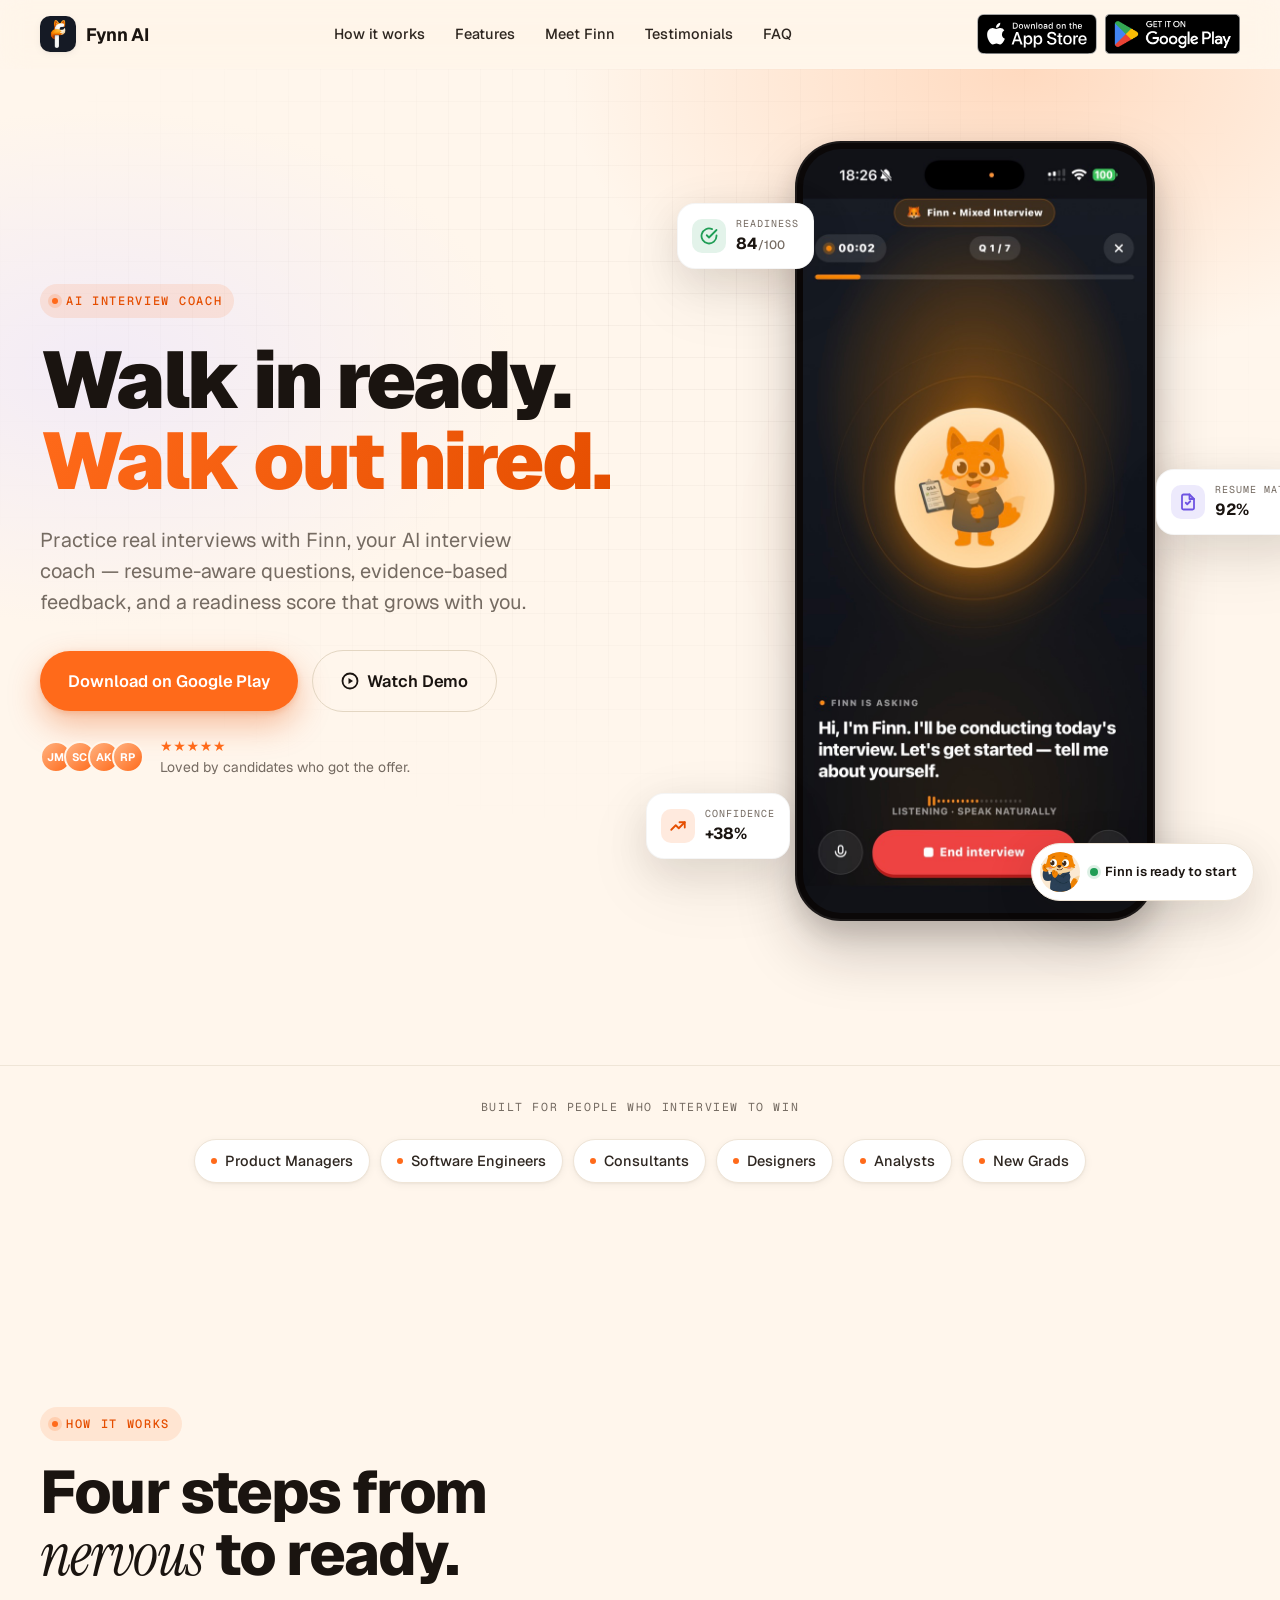
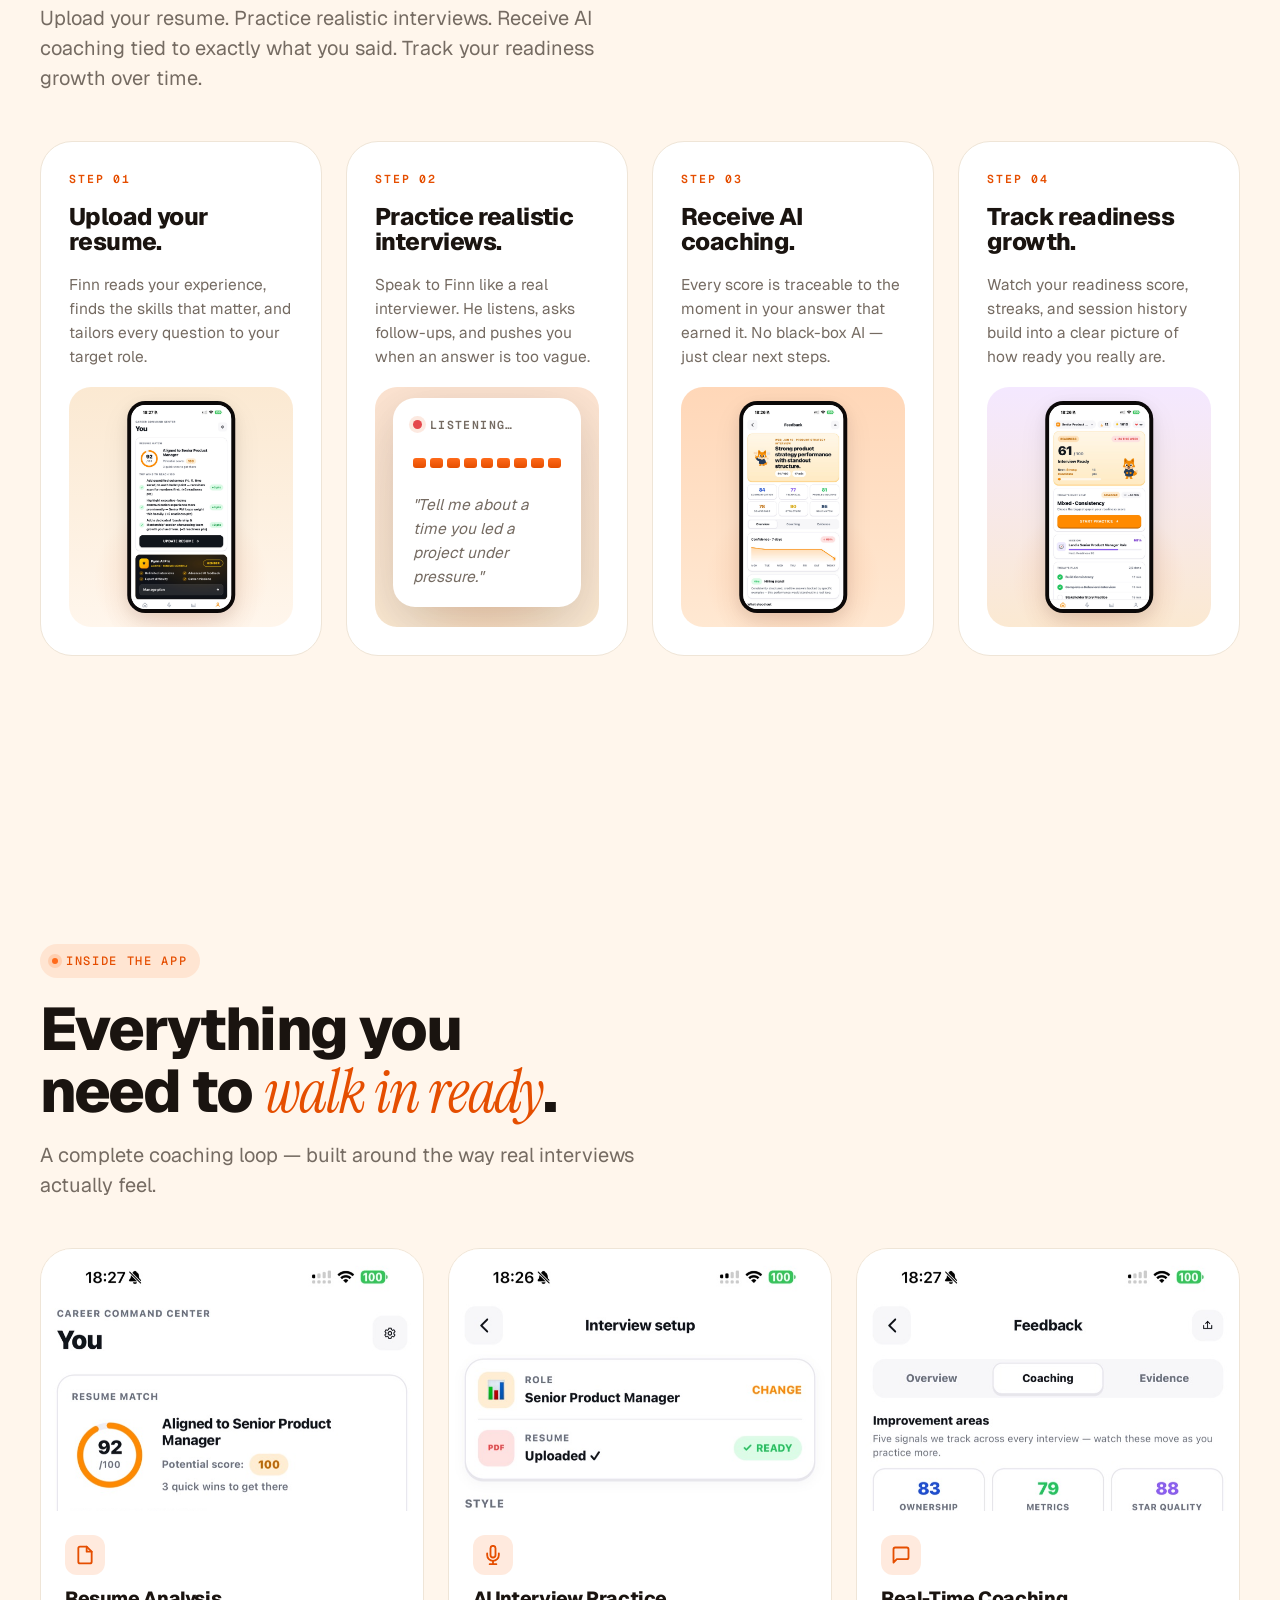
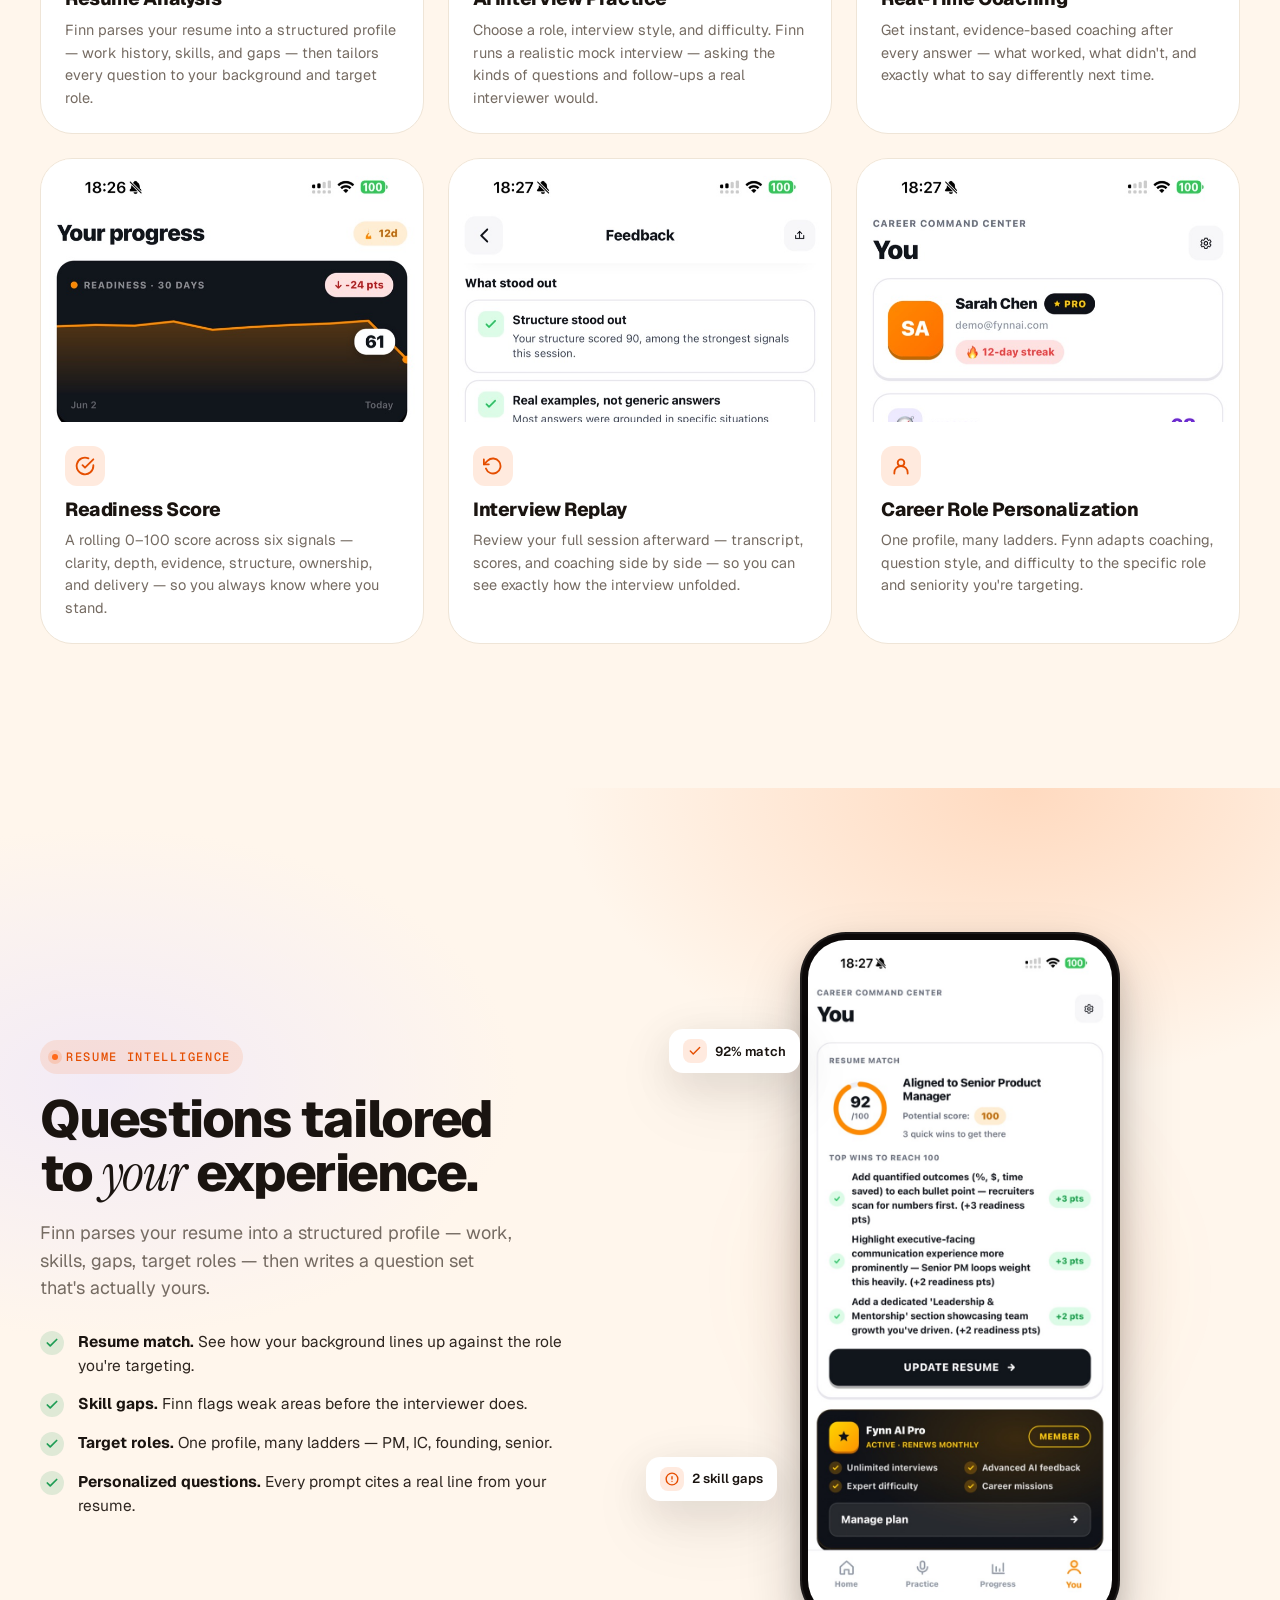
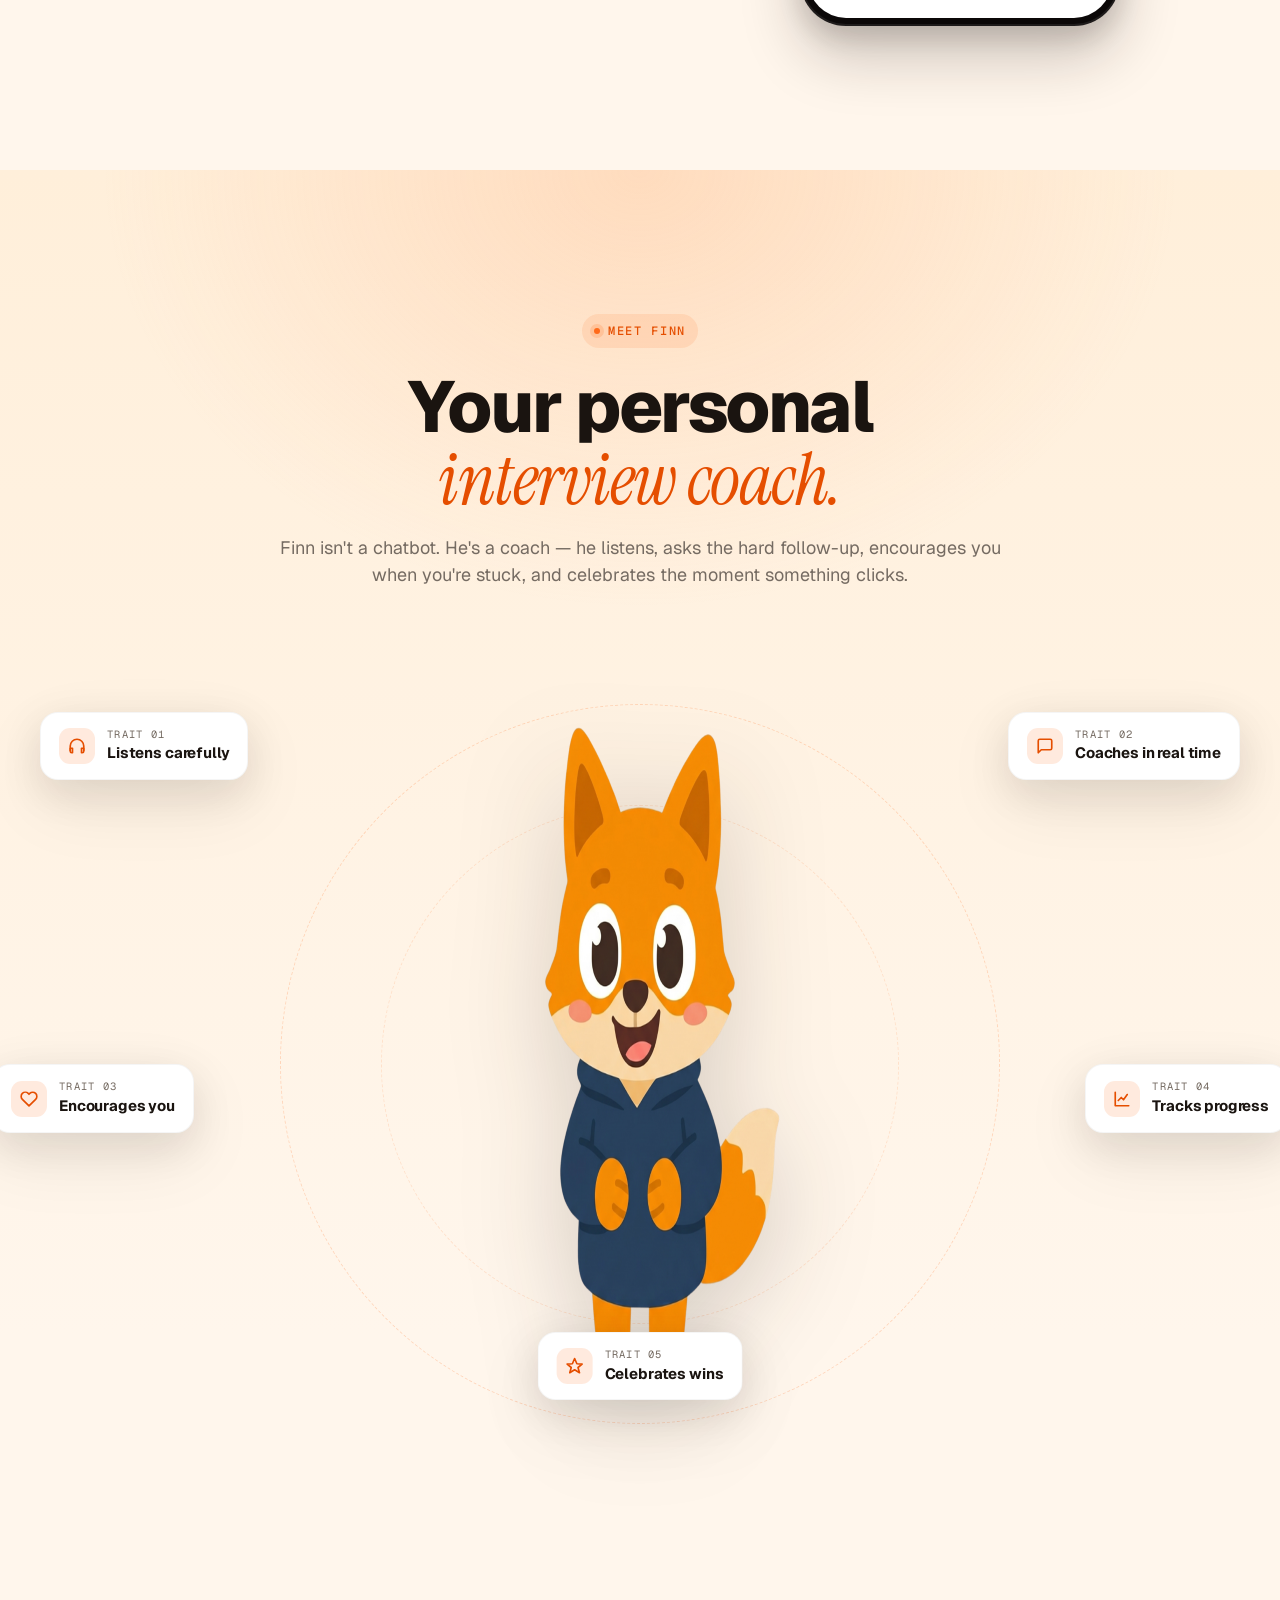
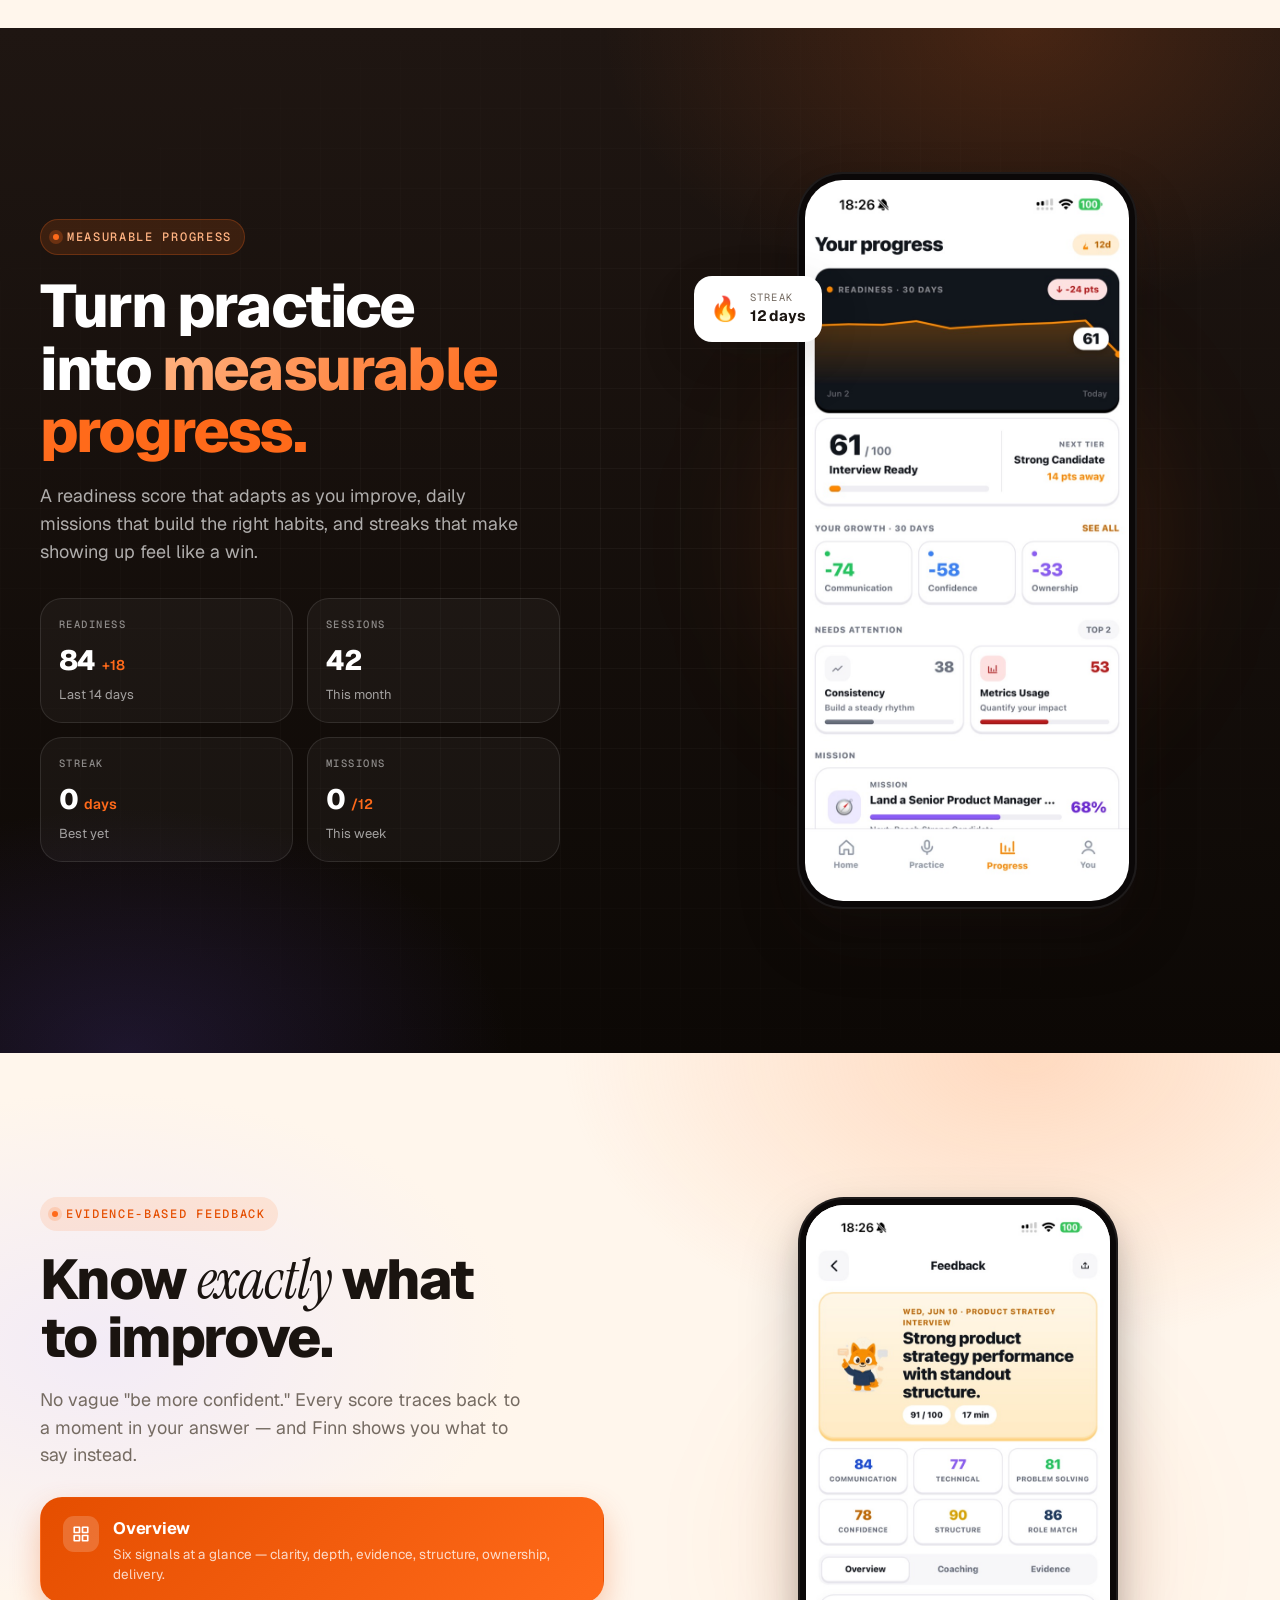
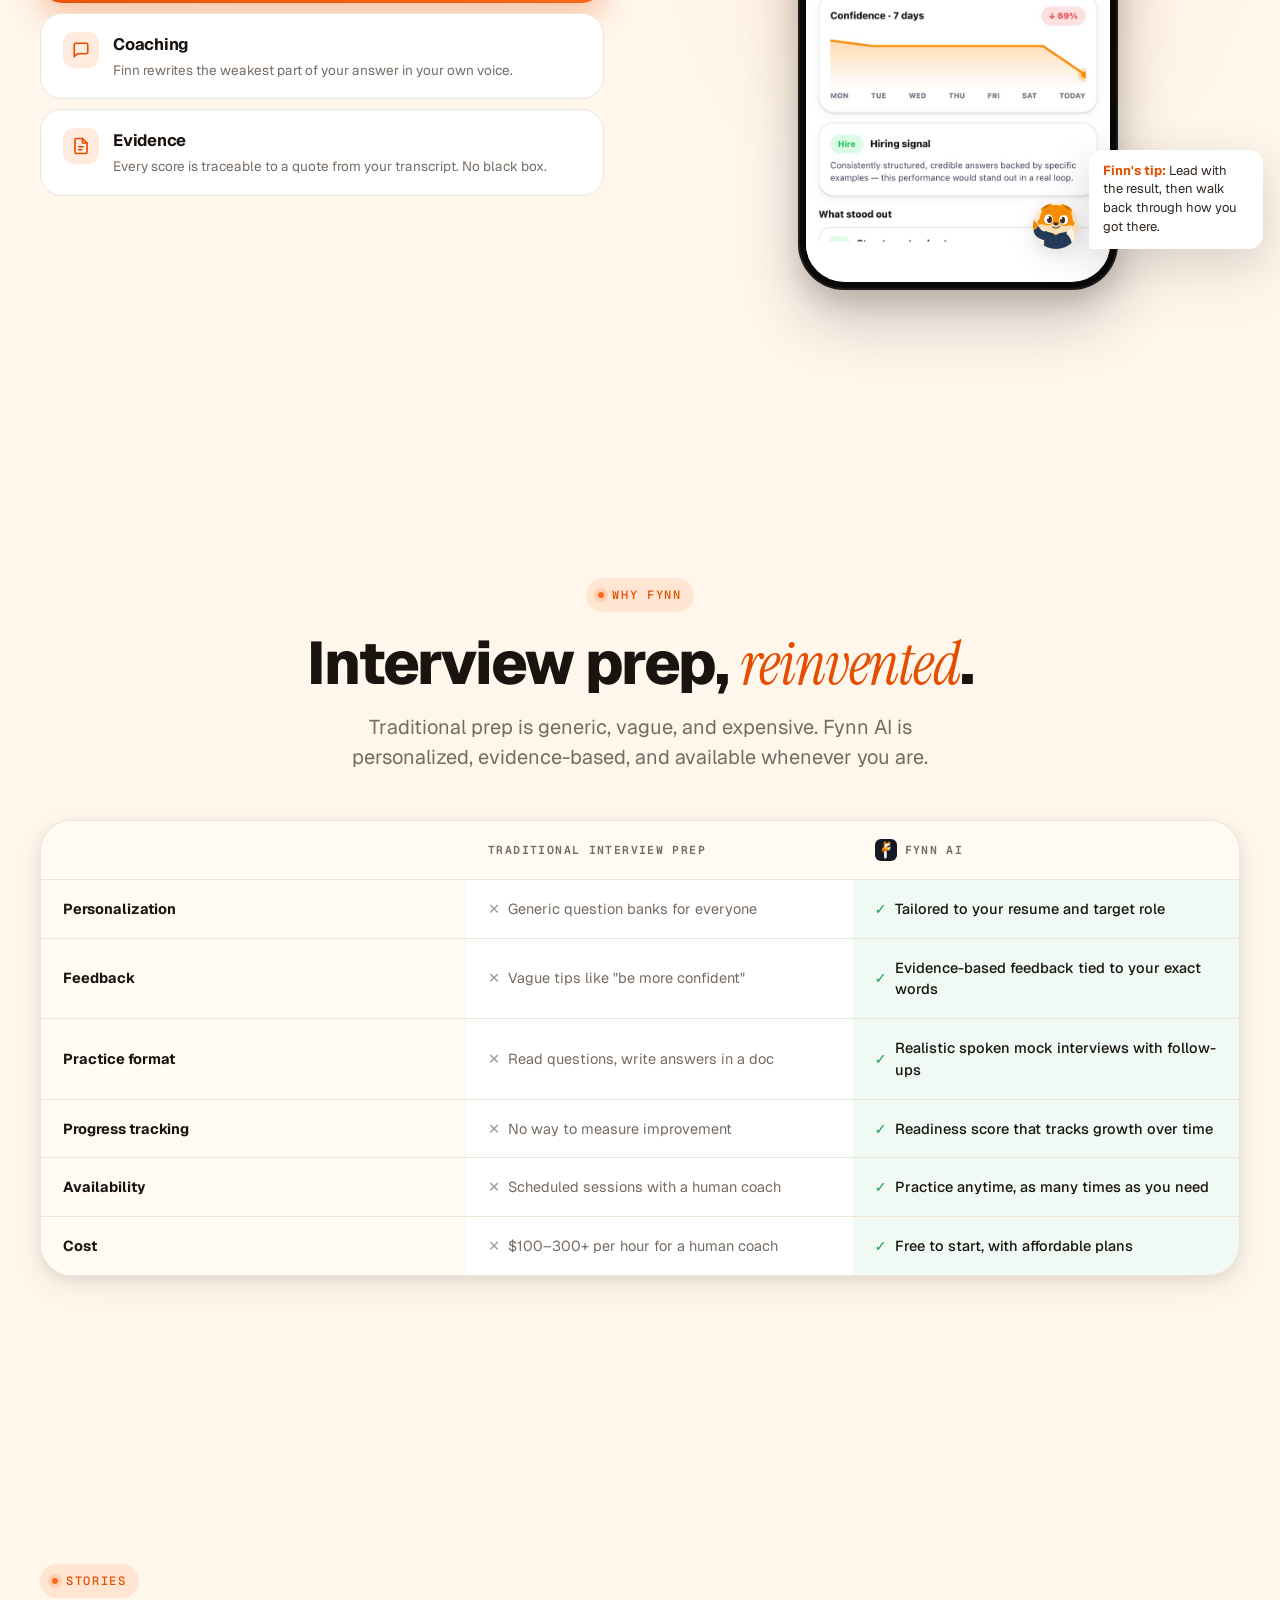
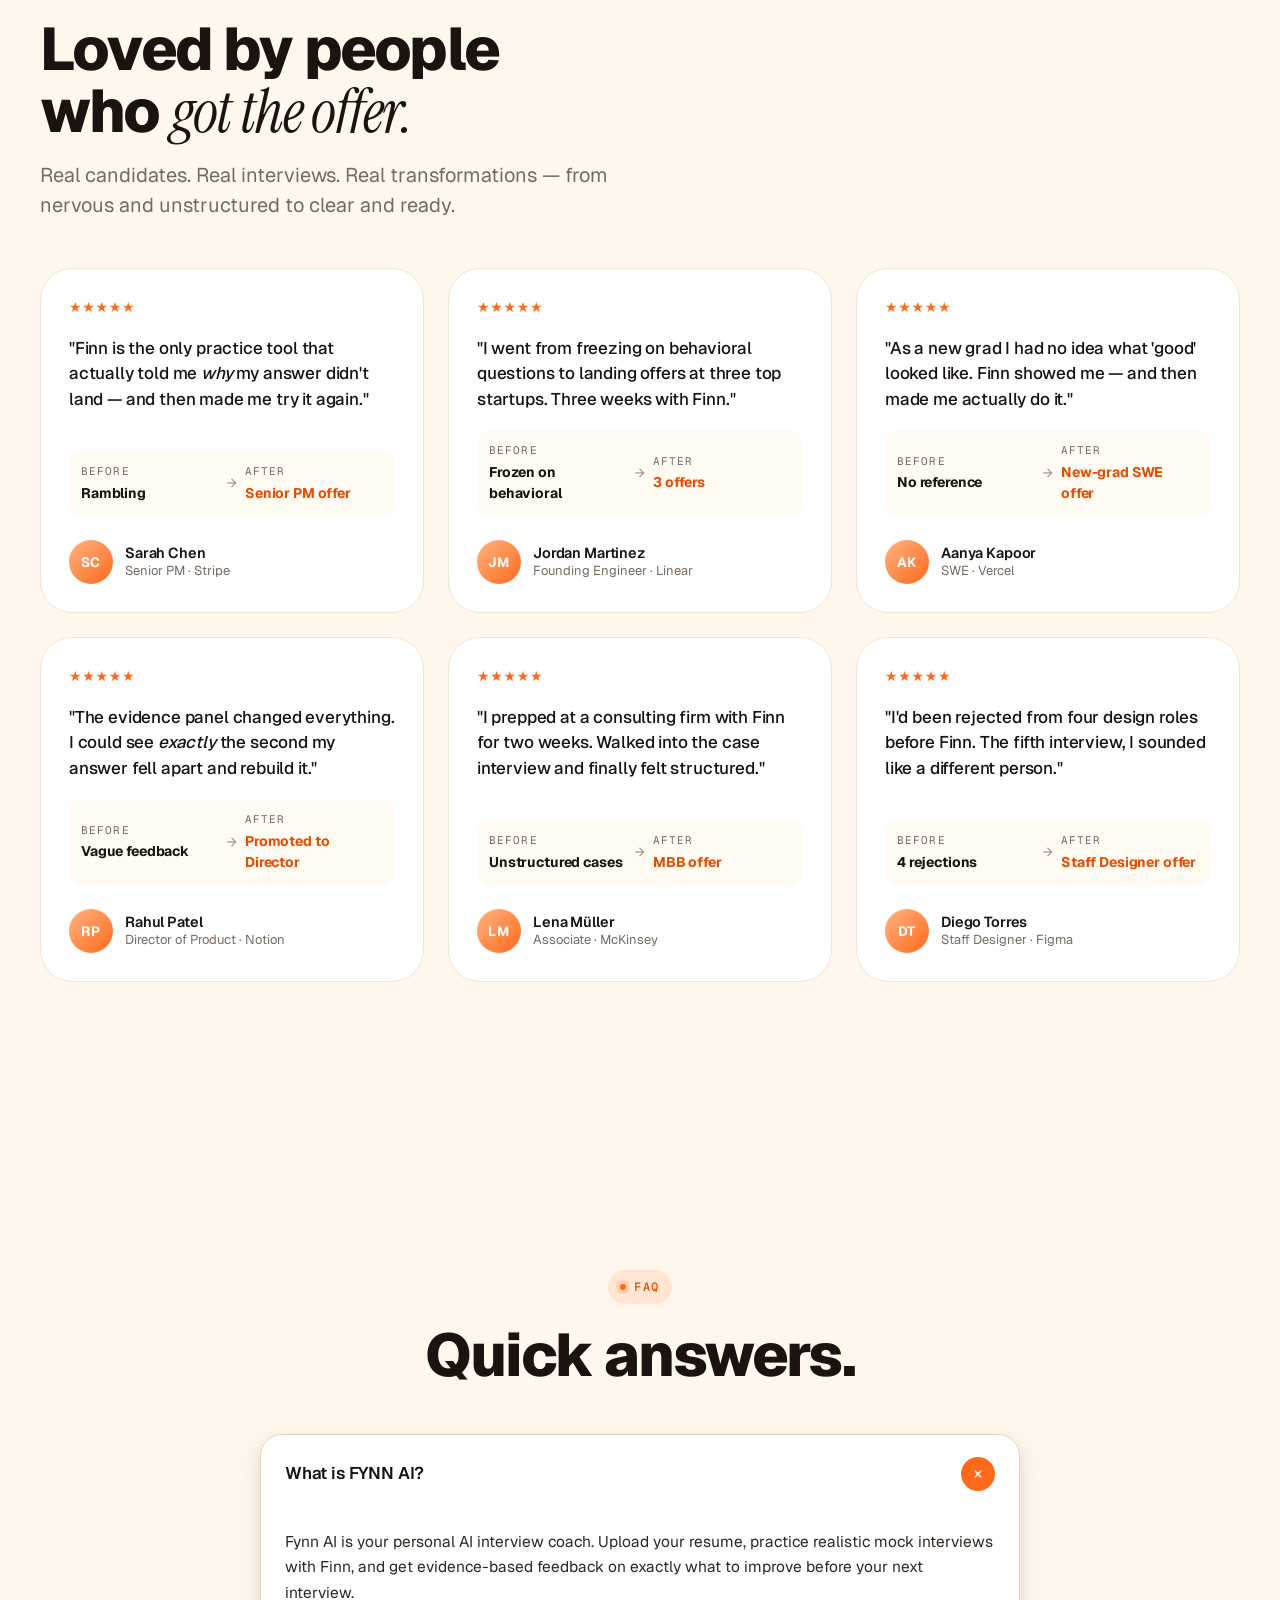
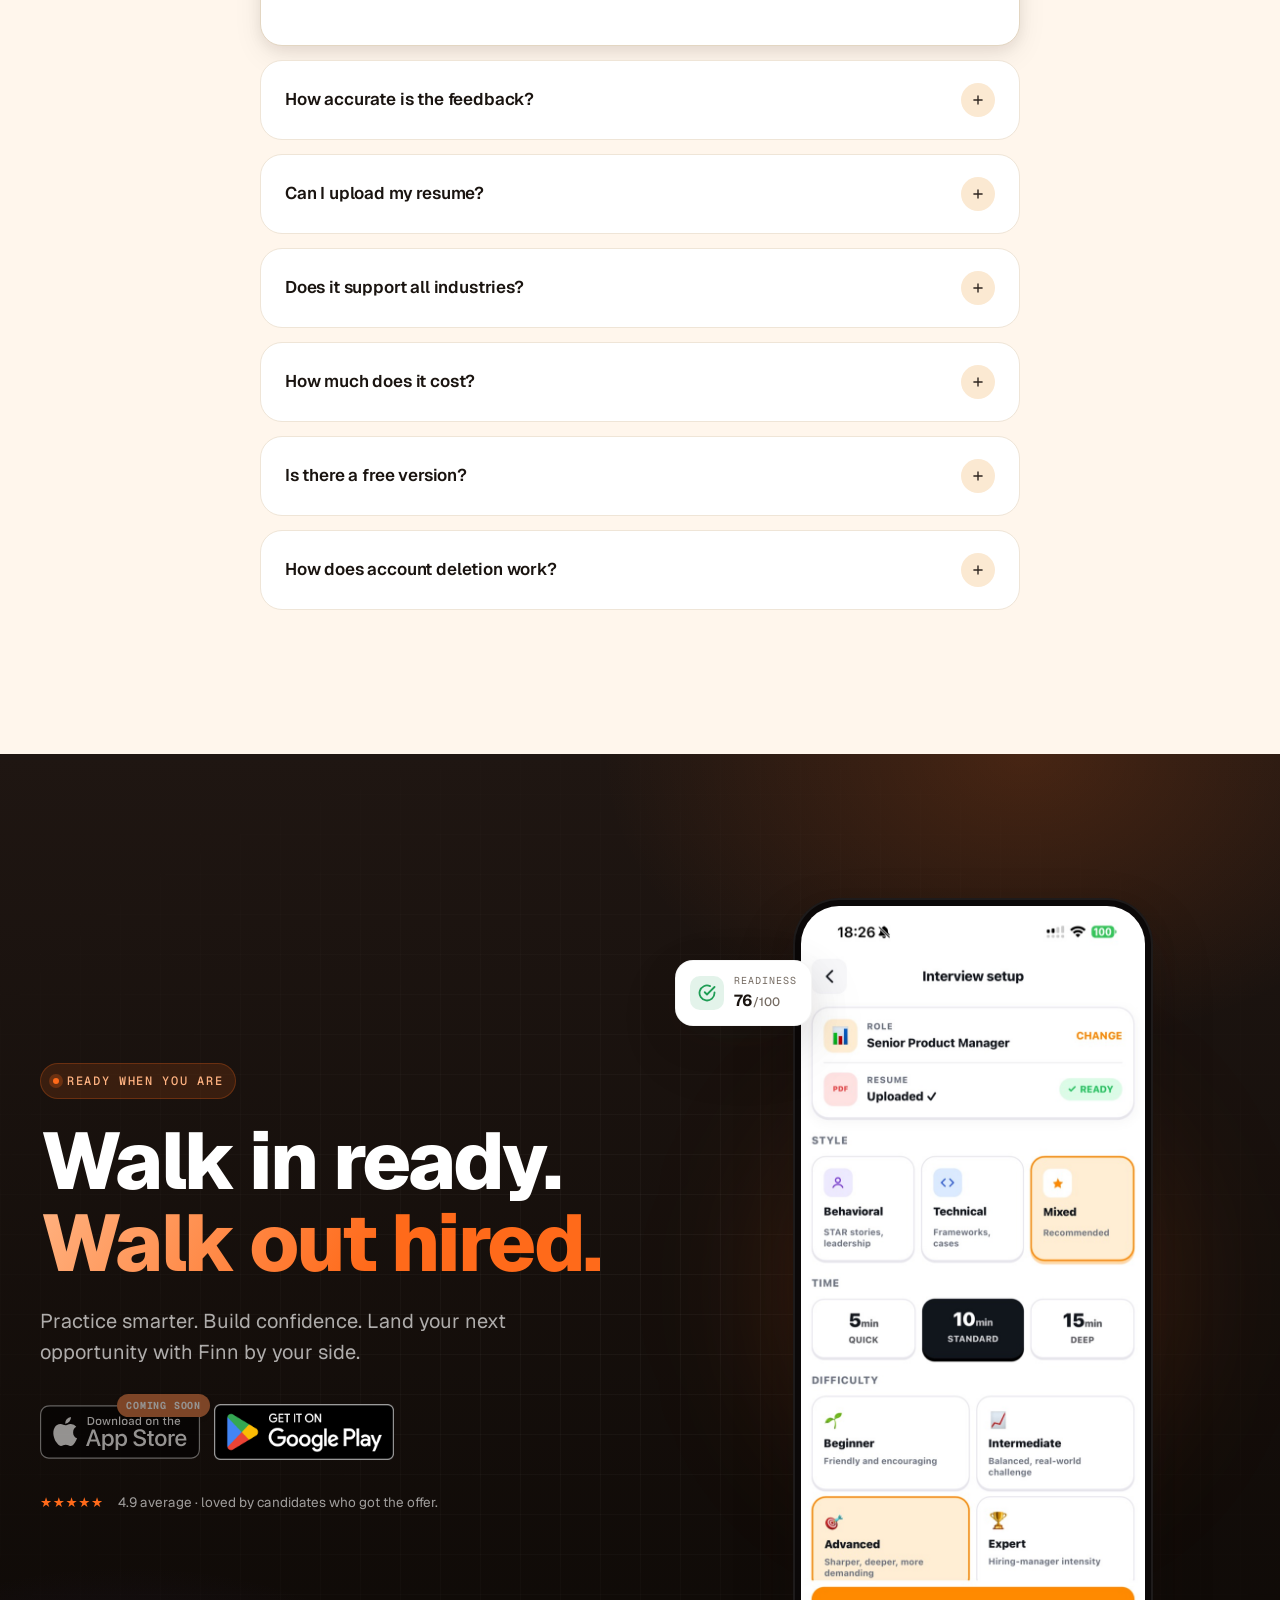
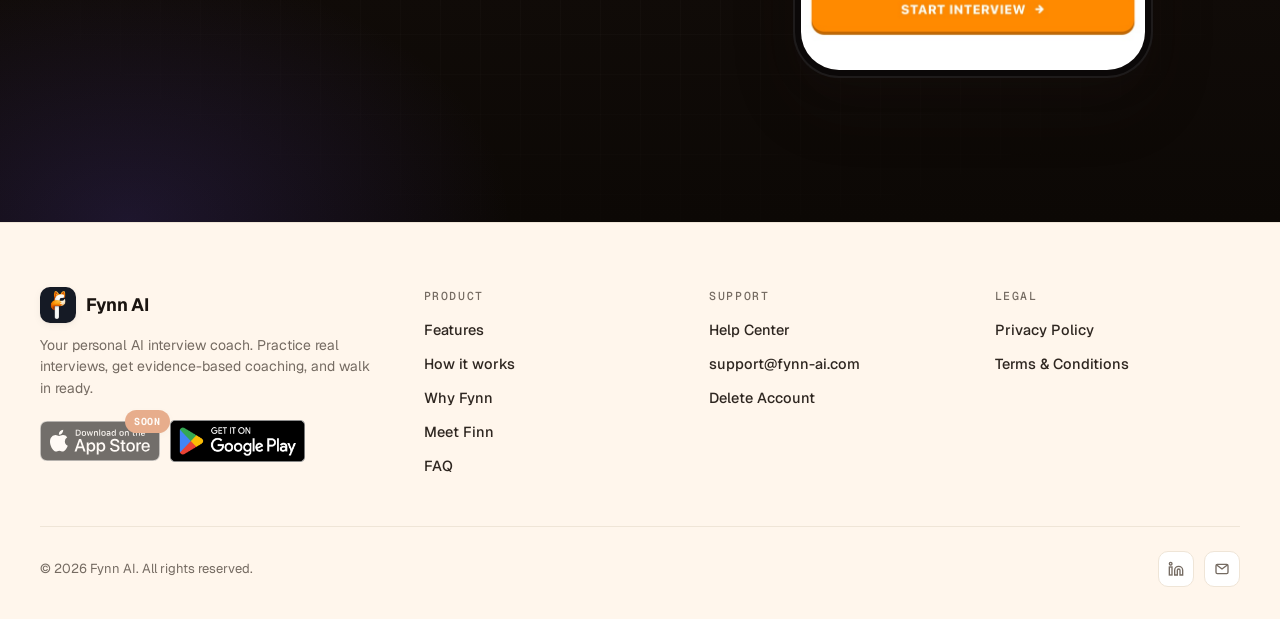
==== commit f2b66a25: "Tone down mascot usage to position Finn as a coach, not a cartoon Replace full-body Finn poses next " ====
--- a/index.html
+++ b/index.html
@@ -246,9 +246,12 @@
         </div>
       </div>
 
-      <!-- Finn peek -->
-      <div class="hero-finn" aria-hidden="true">
-        <img src="/assets/fynn-listening.png" alt="" width="480" height="480" />
+      <!-- Finn avatar badge -->
+      <div class="hero-finn-badge" aria-hidden="true">
+        <span class="hero-finn-avatar">
+          <img src="/assets/fynn-listening.png" alt="" width="120" height="120" loading="lazy" decoding="async" />
+        </span>
+        <span class="hero-finn-label"><span class="dot"></span> Finn is ready to start</span>
       </div>
     </div>
   </div>
@@ -290,7 +293,6 @@
               <img src="/assets/resume-analysis-screen.jpg" alt="Resume analysis screen" width="720" height="1564" loading="lazy" decoding="async" />
             </div>
           </div>
-          <img class="finn-pose" src="/assets/fynn-resume.png" alt="Finn studying a resume" width="480" height="480" loading="lazy" decoding="async" />
         </div>
       </div>
 
@@ -298,8 +300,17 @@
         <div class="step-num">Step 02</div>
         <h3>Practice realistic interviews.</h3>
         <p>Speak to Finn like a real interviewer. He listens, asks follow-ups, and pushes you when an answer is too vague.</p>
-        <div class="step-visual">
-          <img class="finn-pose" src="/assets/fynn-listening.png" alt="Finn listening" width="480" height="480" loading="lazy" decoding="async" />
+        <div class="step-visual voice-visual">
+          <div class="voice-card">
+            <div class="voice-row">
+              <span class="voice-dot" aria-hidden="true"></span>
+              <span class="voice-status">Listening…</span>
+            </div>
+            <div class="voice-waveform" aria-hidden="true">
+              <span></span><span></span><span></span><span></span><span></span><span></span><span></span><span></span><span></span>
+            </div>
+            <p class="voice-transcript">"Tell me about a time you led a project under pressure."</p>
+          </div>
         </div>
       </div>
 
@@ -313,7 +324,6 @@
               <img src="/assets/feedback-overview-screen.jpg" alt="Feedback overview" width="720" height="1564" loading="lazy" decoding="async" />
             </div>
           </div>
-          <img class="finn-pose" src="/assets/fynn-encouraging.png" alt="Finn encouraging" width="480" height="480" loading="lazy" decoding="async" />
         </div>
       </div>
 
@@ -327,7 +337,6 @@
               <img src="/assets/home-screen.jpg" alt="Home screen with daily plan and readiness score" width="720" height="1564" loading="lazy" decoding="async" />
             </div>
           </div>
-          <img class="finn-pose" src="/assets/fynn-celebrating.png" alt="Finn celebrating" width="480" height="480" loading="lazy" decoding="async" />
         </div>
       </div>
 
@@ -338,13 +347,10 @@
 <!-- ═══════════════════════════════ FEATURE SHOWCASE ═══════════════════════════════ -->
 <section id="features">
   <div class="wrap">
-    <div class="sec-head reveal sec-head-finn">
-      <div>
-        <span class="eyebrow"><span class="dot"></span> Inside the app</span>
-        <h2>Everything you need to <span class="serif accent">walk in ready</span>.</h2>
-        <p>A complete coaching loop — built around the way real interviews actually feel.</p>
-      </div>
-      <img class="sec-finn" src="/assets/fynn-interviewing.png" alt="" aria-hidden="true" width="480" height="480" loading="lazy" decoding="async" />
+    <div class="sec-head reveal">
+      <span class="eyebrow"><span class="dot"></span> Inside the app</span>
+      <h2>Everything you need to <span class="serif accent">walk in ready</span>.</h2>
+      <p>A complete coaching loop — built around the way real interviews actually feel.</p>
     </div>
 
     <div class="feature-grid">
@@ -457,8 +463,6 @@
             <img src="/assets/resume-analysis-screen.jpg" alt="Resume analysis screen" width="720" height="1564" loading="lazy" decoding="async" />
           </div>
         </div>
-        <img class="finn-side right" src="/assets/fynn-resume.png" alt="" aria-hidden="true" width="480" height="480" loading="lazy" decoding="async" />
-
         <div class="float-pill" style="top:14%; left:-2%;">
           <span class="ic"><svg viewBox="0 0 24 24" fill="none" stroke="currentColor" stroke-width="2.4" stroke-linecap="round" stroke-linejoin="round"><polyline points="20 6 9 17 4 12"/></svg></span>
           92% match
@@ -559,7 +563,6 @@
             <img src="/assets/progress-screen.jpg" alt="Progress screen — readiness score and streaks" width="720" height="1564" loading="lazy" decoding="async" />
           </div>
         </div>
-        <img class="finn-celebrate" src="/assets/fynn-celebrating.png" alt="Finn celebrating" width="480" height="480" loading="lazy" decoding="async" />
         <div class="streak-card">
           <div class="flame">🔥</div>
           <div>
@@ -625,7 +628,12 @@
             </div>
           </div>
         </div>
-        <img class="finn-fb" src="/assets/fynn-advice.png" alt="" aria-hidden="true" width="480" height="480" loading="lazy" decoding="async" />
+        <div class="coach-tip" aria-hidden="true">
+          <span class="coach-avatar">
+            <img src="/assets/fynn-advice.png" alt="" width="96" height="96" loading="lazy" decoding="async" />
+          </span>
+          <div class="coach-bubble"><strong>Finn's tip:</strong> Lead with the result, then walk back through how you got there.</div>
+        </div>
       </div>
     </div>
   </div>
@@ -895,7 +903,20 @@
 
       <div class="final-stage reveal delay-1">
         <div class="final-halo" aria-hidden="true"></div>
-        <img class="finn-waving" src="/assets/fynn-waving.png" alt="Finn waving" width="840" height="840" loading="lazy" decoding="async" />
+        <div class="phone-shell">
+          <div class="phone-screen">
+            <img src="/assets/interview-setup-screen.jpg" alt="Interview setup screen — choose your role and start practicing" width="720" height="1564" loading="lazy" decoding="async" />
+          </div>
+        </div>
+        <div class="float-card fc-readiness" aria-hidden="true">
+          <div class="ic">
+            <svg viewBox="0 0 24 24" fill="none" stroke="currentColor" stroke-width="2.4" stroke-linecap="round" stroke-linejoin="round"><path d="M22 11.08V12a10 10 0 1 1-5.93-9.14"/><polyline points="22 4 12 14.01 9 11.01"/></svg>
+          </div>
+          <div>
+            <div class="k">Readiness</div>
+            <div class="v"><span class="counter" data-to="94">0</span><span style="font-size:12px; color:var(--mute); font-weight:500;">/100</span></div>
+          </div>
+        </div>
       </div>
     </div>
   </div>
--- a/assets/fynn.css
+++ b/assets/fynn.css
@@ -381,14 +381,31 @@
 .fc-resume .ic{ background:rgba(110,84,226,.12); color:var(--purple); }
 .fc-confidence .ic{ background:rgba(255,106,26,.14); color:var(--finn-deep); }
 
-/* Finn listening in hero — peeking */
-.hero-finn{
-  position:absolute; bottom:-12px; right:-20px; z-index:4;
-  width:clamp(120px, 18vw, 200px);
+/* Finn avatar badge — small supporting presence in hero */
+.hero-finn-badge{
+  position:absolute; bottom:20px; right:-14px; z-index:4;
+  display:flex; align-items:center; gap:10px;
+  background:#fff; border:1px solid var(--line);
+  border-radius:999px; padding:8px 16px 8px 8px;
+  box-shadow:var(--shadow-lg);
   animation:bob 5s ease-in-out infinite;
 }
-@media (max-width:1024px){ .hero-finn{ display:none; } }
-.hero-finn img{ width:100%; filter:drop-shadow(0 16px 30px rgba(26,20,16,.18)); }
+@media (max-width:1024px){ .hero-finn-badge{ display:none; } }
+.hero-finn-avatar{
+  width:40px; height:40px; border-radius:50%; overflow:hidden;
+  flex-shrink:0; background:var(--cream-deep);
+}
+.hero-finn-avatar img{
+  width:100%; height:100%; object-fit:cover; object-position:50% 18%; transform:scale(1.7);
+}
+.hero-finn-label{
+  font-size:13px; font-weight:600; color:var(--ink); white-space:nowrap;
+  display:inline-flex; align-items:center; gap:7px;
+}
+.hero-finn-label .dot{
+  width:8px; height:8px; border-radius:50%; background:var(--green);
+  box-shadow:0 0 0 3px rgba(31,157,85,.15);
+}
 
 
 /* ─────────────────────────────────────────
@@ -467,14 +484,10 @@
   content:""; position:absolute; inset:0;
   background:radial-gradient(60% 50% at 50% 80%, rgba(255,106,26,0.18) 0%, transparent 65%);
 }
-.step-visual .finn-pose{
-  position:absolute; bottom:-8px; right:-12px;
-  width:60%; z-index:1;
-  filter:drop-shadow(0 10px 20px rgba(26,20,16,.12));
-}
 .step-visual .mini-phone{
-  position:absolute; left:14px; bottom:14px; top:14px;
-  width:42%;
+  position:absolute; left:50%; bottom:14px; top:14px;
+  transform:translateX(-50%);
+  width:48%;
   border-radius:18px; background:#0b0808; padding:4px;
   box-shadow:var(--shadow-md);
   z-index:2;
@@ -484,10 +497,50 @@
 }
 .step-visual .mini-phone-screen img{ width:100%; height:100%; object-fit:cover; object-position:top; }
 
-/* Step 2 (interview) — listening finn at front */
-.step-2 .step-visual .finn-pose{ right:50%; transform:translateX(50%); width:55%; bottom:-12px; }
-.step-2 .step-visual .mini-phone{ display:none; }
+/* Step 2 (interview) — voice indicator, no mascot */
 .step-2 .step-visual{ background:linear-gradient(180deg, #FCE3D1 0%, var(--cream-deep) 100%); }
+.voice-card{
+  position:relative; z-index:2;
+  width:84%; max-width:320px;
+  background:#fff; border-radius:var(--r-lg);
+  padding:18px 20px;
+  box-shadow:var(--shadow-lg);
+  display:flex; flex-direction:column; gap:14px;
+  margin-bottom:20px;
+}
+.voice-row{ display:flex; align-items:center; gap:8px; }
+.voice-dot{
+  width:9px; height:9px; border-radius:50%; background:var(--red);
+  box-shadow:0 0 0 4px rgba(229,78,0,.12);
+  animation:pulseDot 1.6s ease-in-out infinite;
+}
+@keyframes pulseDot{ 0%,100%{ opacity:1; } 50%{ opacity:.35; } }
+.voice-status{
+  font-family:var(--font-mono); font-size:11.5px; letter-spacing:.12em;
+  text-transform:uppercase; color:var(--mute); font-weight:600;
+}
+.voice-waveform{
+  display:flex; align-items:center; gap:4px; height:32px;
+}
+.voice-waveform span{
+  flex:1; height:30%; min-height:6px; border-radius:3px;
+  background:linear-gradient(180deg, var(--finn) 0%, var(--finn-deep) 100%);
+  animation:waveform 1.2s ease-in-out infinite;
+}
+.voice-waveform span:nth-child(1){ animation-delay:-1.1s; }
+.voice-waveform span:nth-child(2){ animation-delay:-0.9s; }
+.voice-waveform span:nth-child(3){ animation-delay:-0.7s; }
+.voice-waveform span:nth-child(4){ animation-delay:-0.5s; }
+.voice-waveform span:nth-child(5){ animation-delay:-0.3s; }
+.voice-waveform span:nth-child(6){ animation-delay:-0.5s; }
+.voice-waveform span:nth-child(7){ animation-delay:-0.7s; }
+.voice-waveform span:nth-child(8){ animation-delay:-0.9s; }
+.voice-waveform span:nth-child(9){ animation-delay:-1.1s; }
+@keyframes waveform{ 0%,100%{ height:25%; } 50%{ height:100%; } }
+.voice-transcript{
+  margin:0; font-size:13.5px; line-height:1.5; color:var(--ink-2);
+  font-style:italic;
+}
 
 .step-3 .step-visual{ background:linear-gradient(180deg, #FFD7B8 0%, #FFE8D2 100%); }
 .step-4 .step-visual{ background:linear-gradient(180deg, #F4E8FF 0%, var(--cream-deep) 100%); }
@@ -533,14 +586,6 @@
   filter:blur(40px);
 }
 .split-stage .phone-shell{ width:clamp(260px, 28vw, 320px); }
-.split-stage .finn-side{
-  position:absolute; z-index:3;
-  width:clamp(120px, 16vw, 180px);
-  filter:drop-shadow(0 16px 28px rgba(26,20,16,.16));
-  animation:bob 5.5s ease-in-out infinite;
-}
-.split-stage .finn-side.left{ left:-4%; bottom:8%; }
-.split-stage .finn-side.right{ right:-4%; top:14%; }
 
 .split-stage .float-pill{
   position:absolute;
@@ -685,13 +730,6 @@
   filter:blur(70px);
 }
 .progress-stage .phone-shell{ width:clamp(260px, 30vw, 340px); position:relative; z-index:2; }
-.progress-stage .finn-celebrate{
-  position:absolute; bottom:0; right:-2%;
-  width:clamp(140px, 18vw, 200px); z-index:3;
-  filter:drop-shadow(0 20px 40px rgba(229,78,0,.35));
-  animation:wave 2.4s ease-in-out infinite;
-}
-@keyframes wave{ 0%,100%{ transform:rotate(-2deg) translateY(0); } 50%{ transform:rotate(2deg) translateY(-8px); } }
 .progress-stage .streak-card{
   position:absolute; left:0; top:14%;
   background:#fff; color:var(--ink);
@@ -709,7 +747,6 @@
 @media (max-width:980px){ .progress-stage{ min-height:540px; } }
 @media (max-width:560px){
   .progress-stage .streak-card{ left:-8px; padding:10px 12px; }
-  .progress-stage .finn-celebrate{ right:-12px; }
 }
 
 /* ─────────────────────────────────────────
@@ -763,12 +800,28 @@
 .fb-stage .phone-shell{ width:clamp(260px, 28vw, 320px); }
 .fb-screen{ position:absolute; inset:0; opacity:0; transition:opacity .35s ease; }
 .fb-screen.active{ opacity:1; position:relative; }
-.fb-stage .finn-fb{
-  position:absolute; right:-6%; bottom:0; z-index:3;
-  width:clamp(110px, 14vw, 160px);
-  filter:drop-shadow(0 16px 24px rgba(26,20,16,.18));
+.fb-stage .coach-tip{
+  position:absolute; right:-4%; bottom:6%; z-index:3;
+  display:flex; align-items:flex-end; gap:10px;
+  max-width:230px;
   animation:bob 5s ease-in-out infinite;
 }
+.coach-avatar{
+  width:46px; height:46px; border-radius:50%; overflow:hidden;
+  flex-shrink:0; background:var(--cream-deep);
+  box-shadow:var(--shadow-md);
+}
+.coach-avatar img{
+  width:100%; height:100%; object-fit:cover; object-position:50% 18%; transform:scale(1.7);
+}
+.coach-bubble{
+  background:#fff; border-radius:14px 14px 14px 4px;
+  padding:12px 14px;
+  font-size:13px; line-height:1.45; color:var(--ink-2);
+  box-shadow:var(--shadow-lg);
+}
+.coach-bubble strong{ color:var(--finn-deep); }
+@media (max-width:680px){ .fb-stage .coach-tip{ display:none; } }
 
 /* ─────────────────────────────────────────
    TESTIMONIALS
@@ -894,12 +947,6 @@
   width:90%; aspect-ratio:1;
   background:radial-gradient(circle, rgba(255,106,26,0.55) 0%, transparent 60%);
   filter:blur(80px);
-}
-.finn-waving{
-  position:relative; z-index:2;
-  width:clamp(260px, 34vw, 420px);
-  filter:drop-shadow(0 30px 50px rgba(229,78,0,.35));
-  animation:wave 2.4s ease-in-out infinite;
 }
 
 /* ─────────────────────────────────────────
@@ -948,16 +995,6 @@
 /* ─────────────────────────────────────────
    FEATURE SHOWCASE (6-card grid)
    ───────────────────────────────────────── */
-.sec-head-finn{
-  display:flex; align-items:flex-end; justify-content:space-between; gap:32px;
-}
-.sec-finn{
-  display:none;
-  flex-shrink:0; width:140px;
-  filter:drop-shadow(0 14px 26px rgba(26,20,16,.14));
-  animation:bob 6s ease-in-out infinite;
-}
-@media (min-width:880px){ .sec-finn{ display:block; } }
 
 .feature-grid{
   display:grid; grid-template-columns:1fr; gap:24px;
